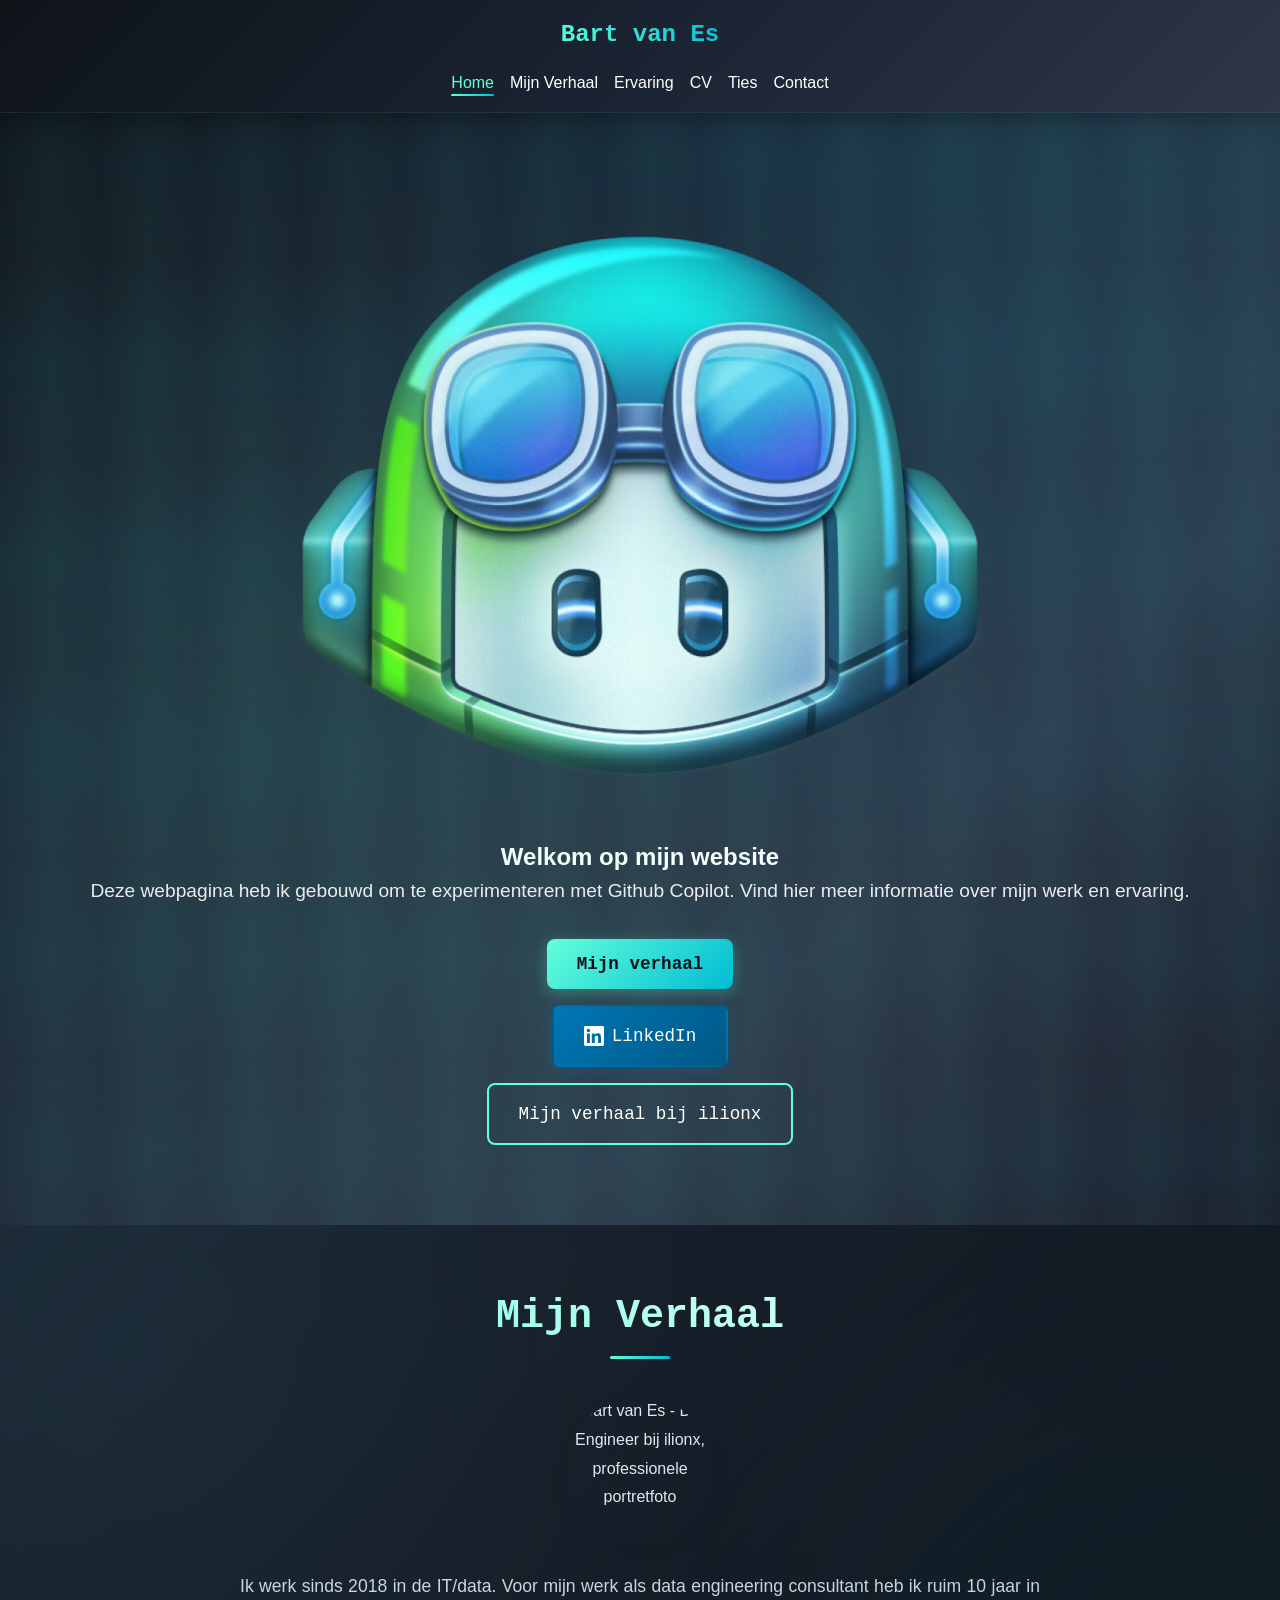
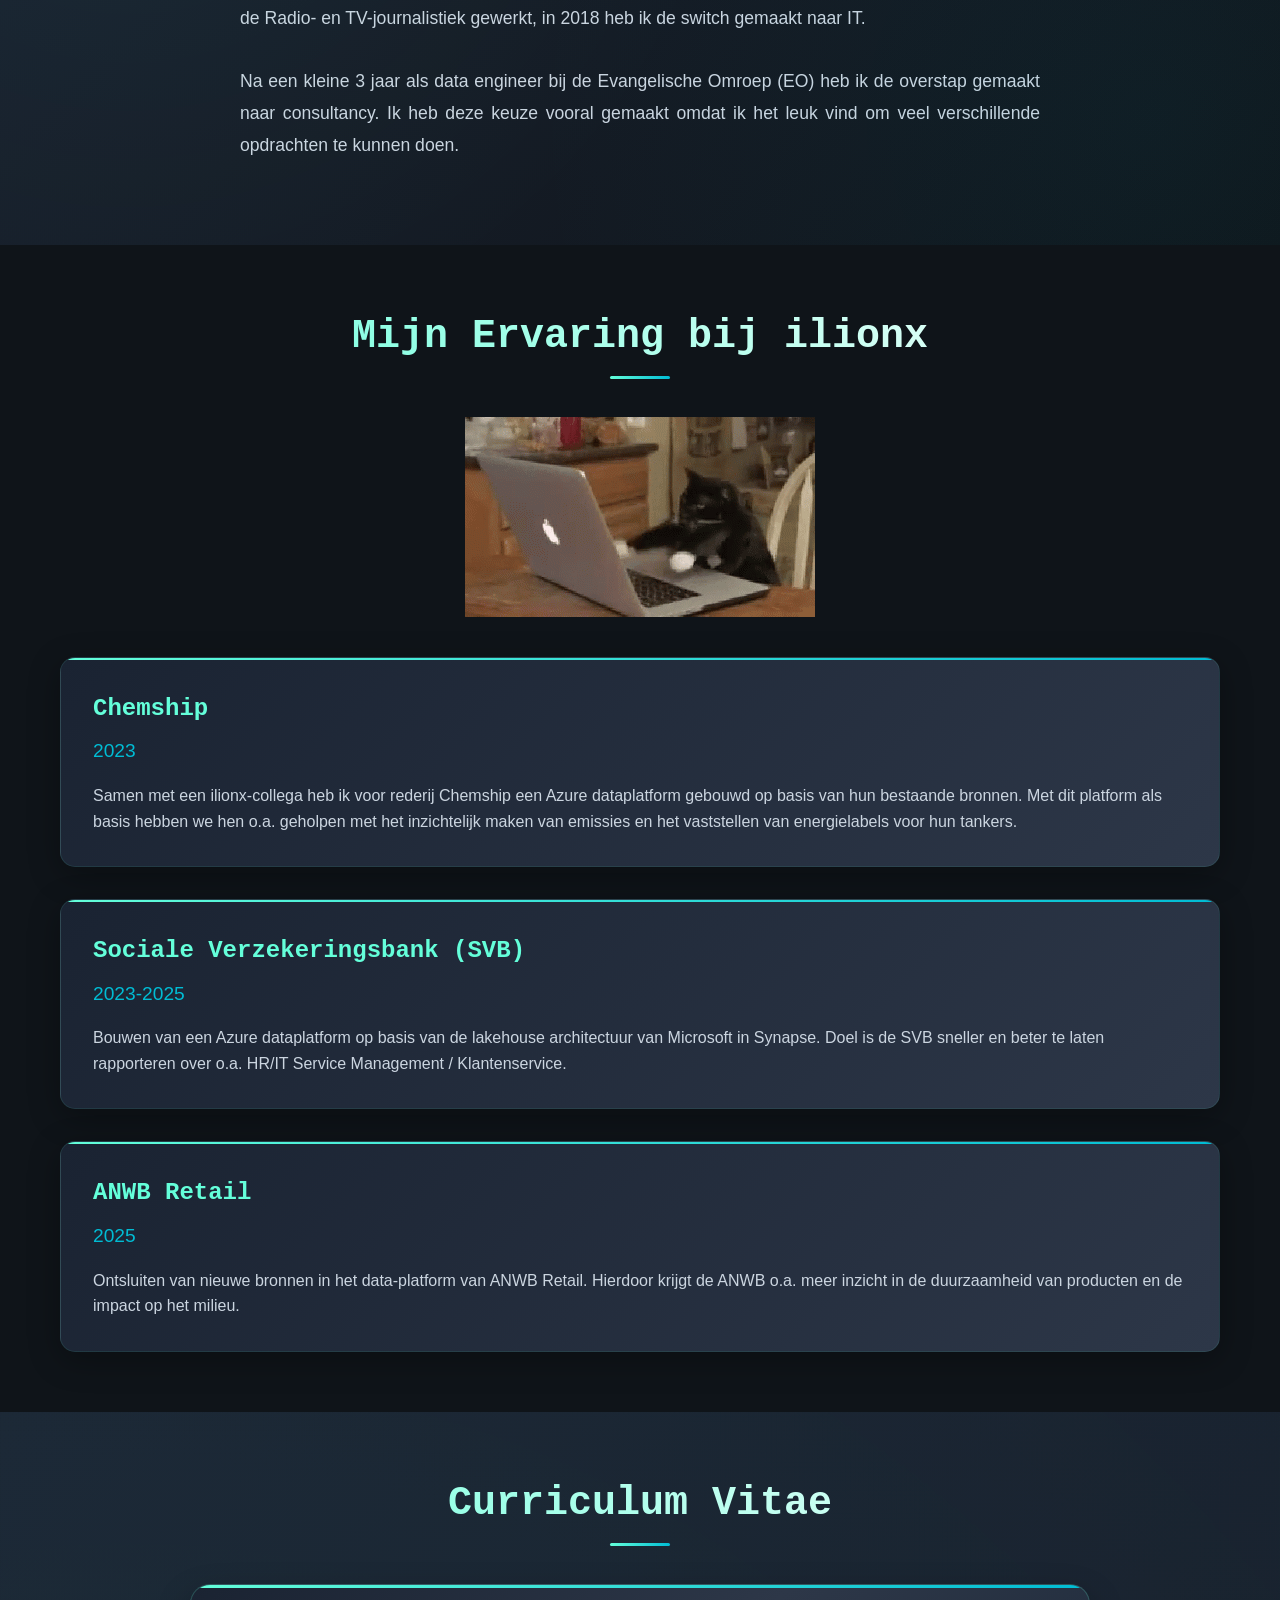
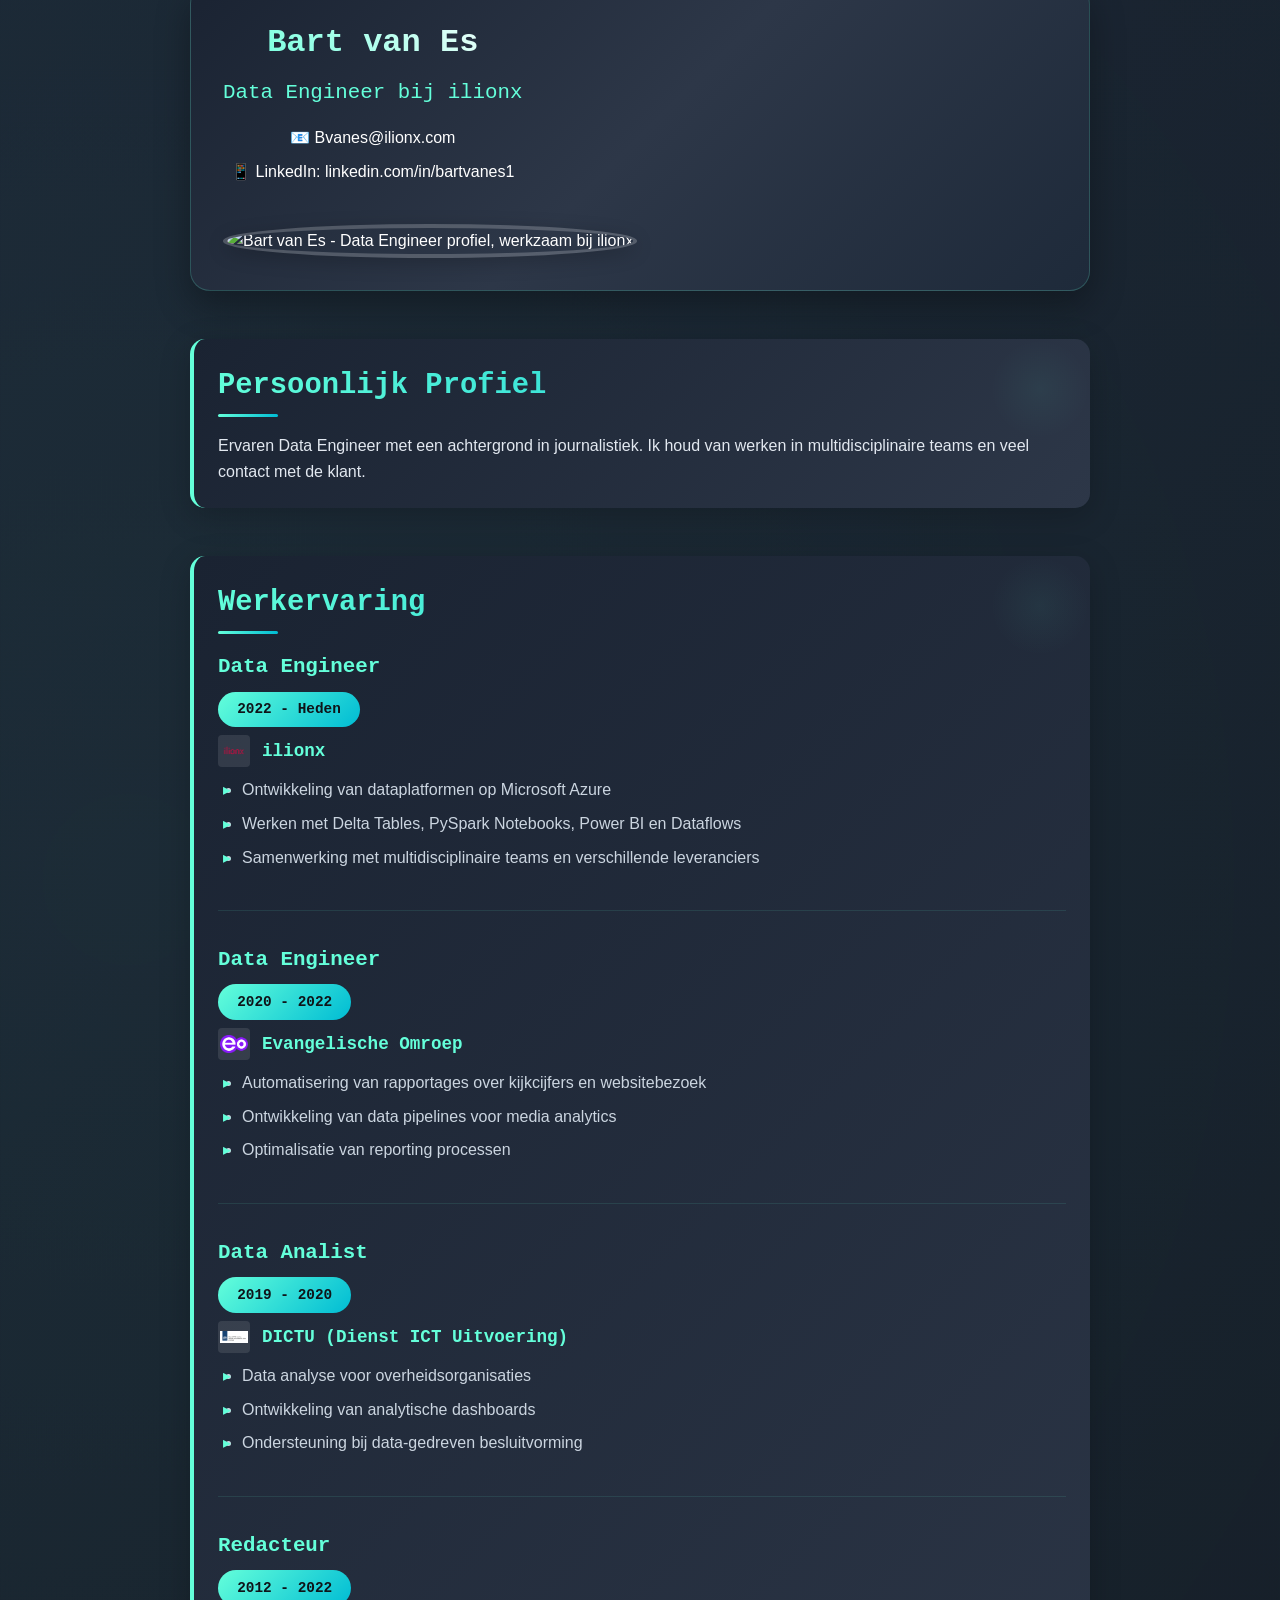
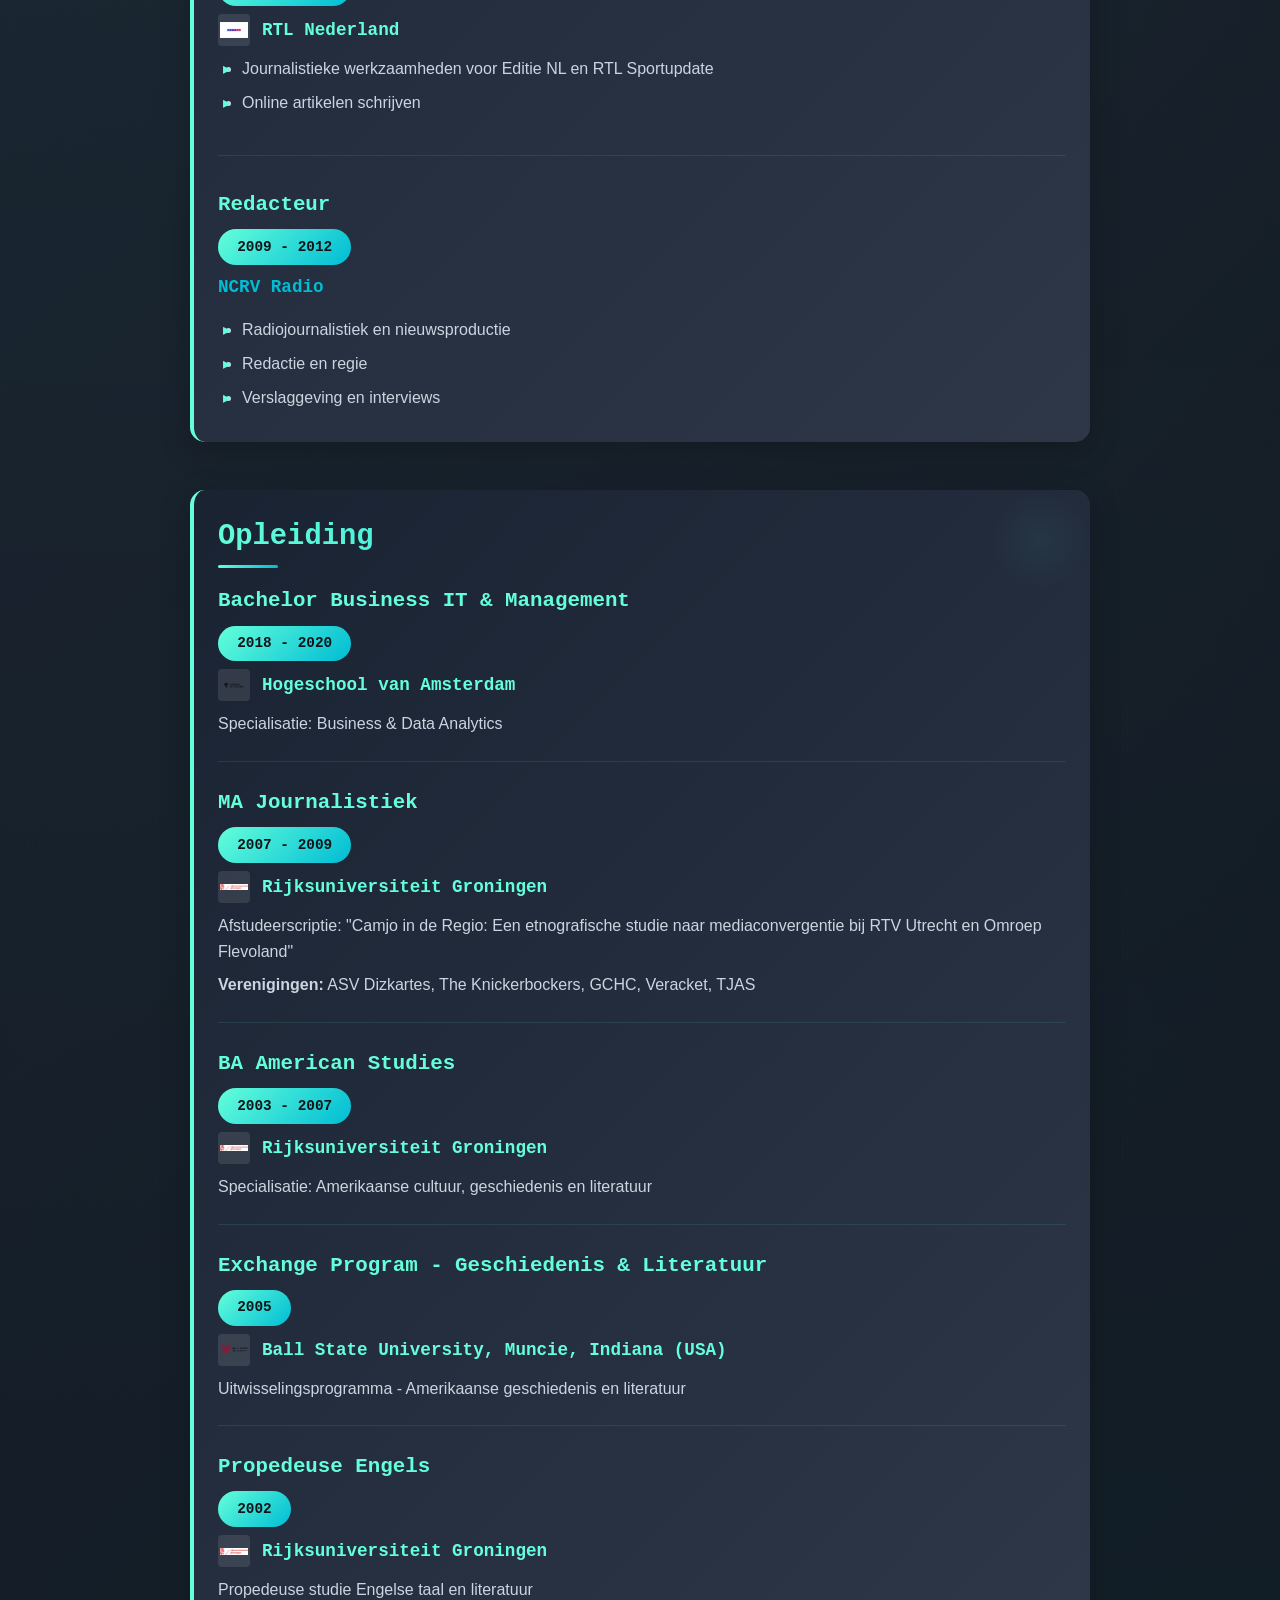
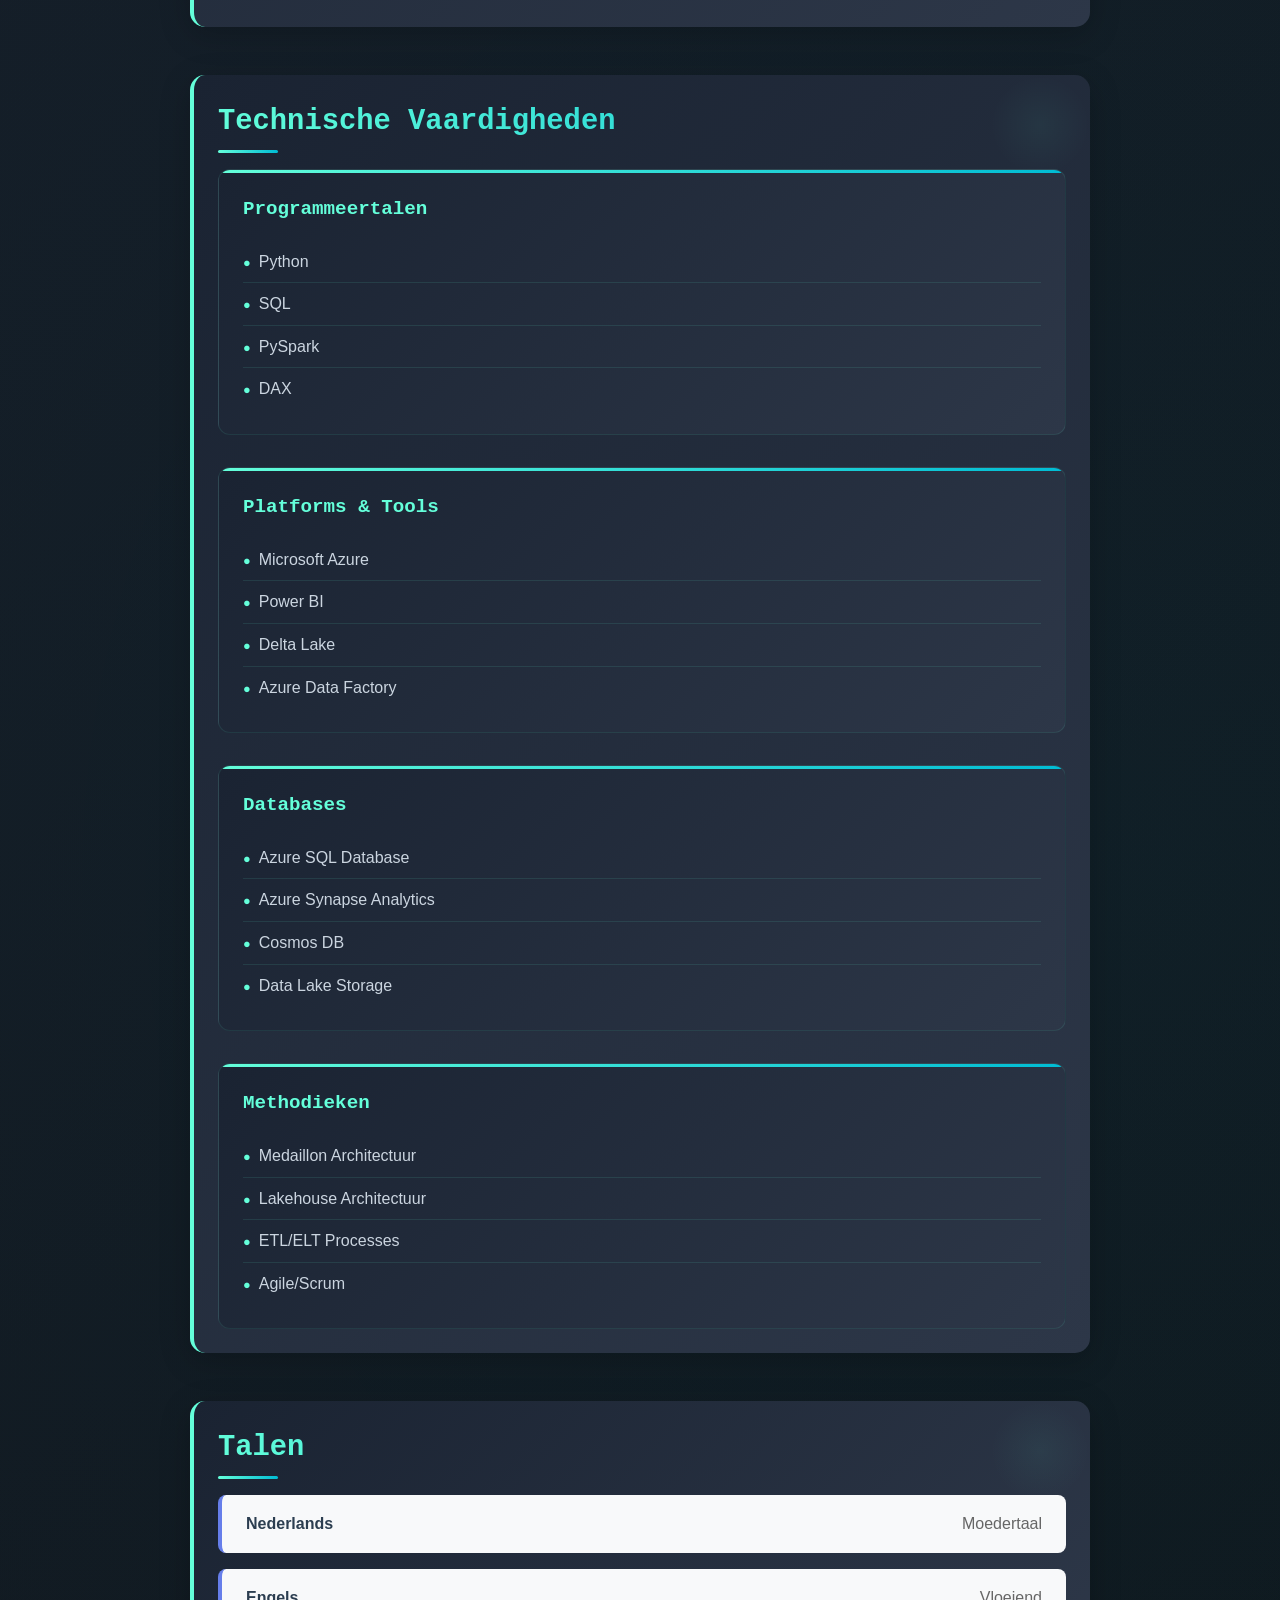
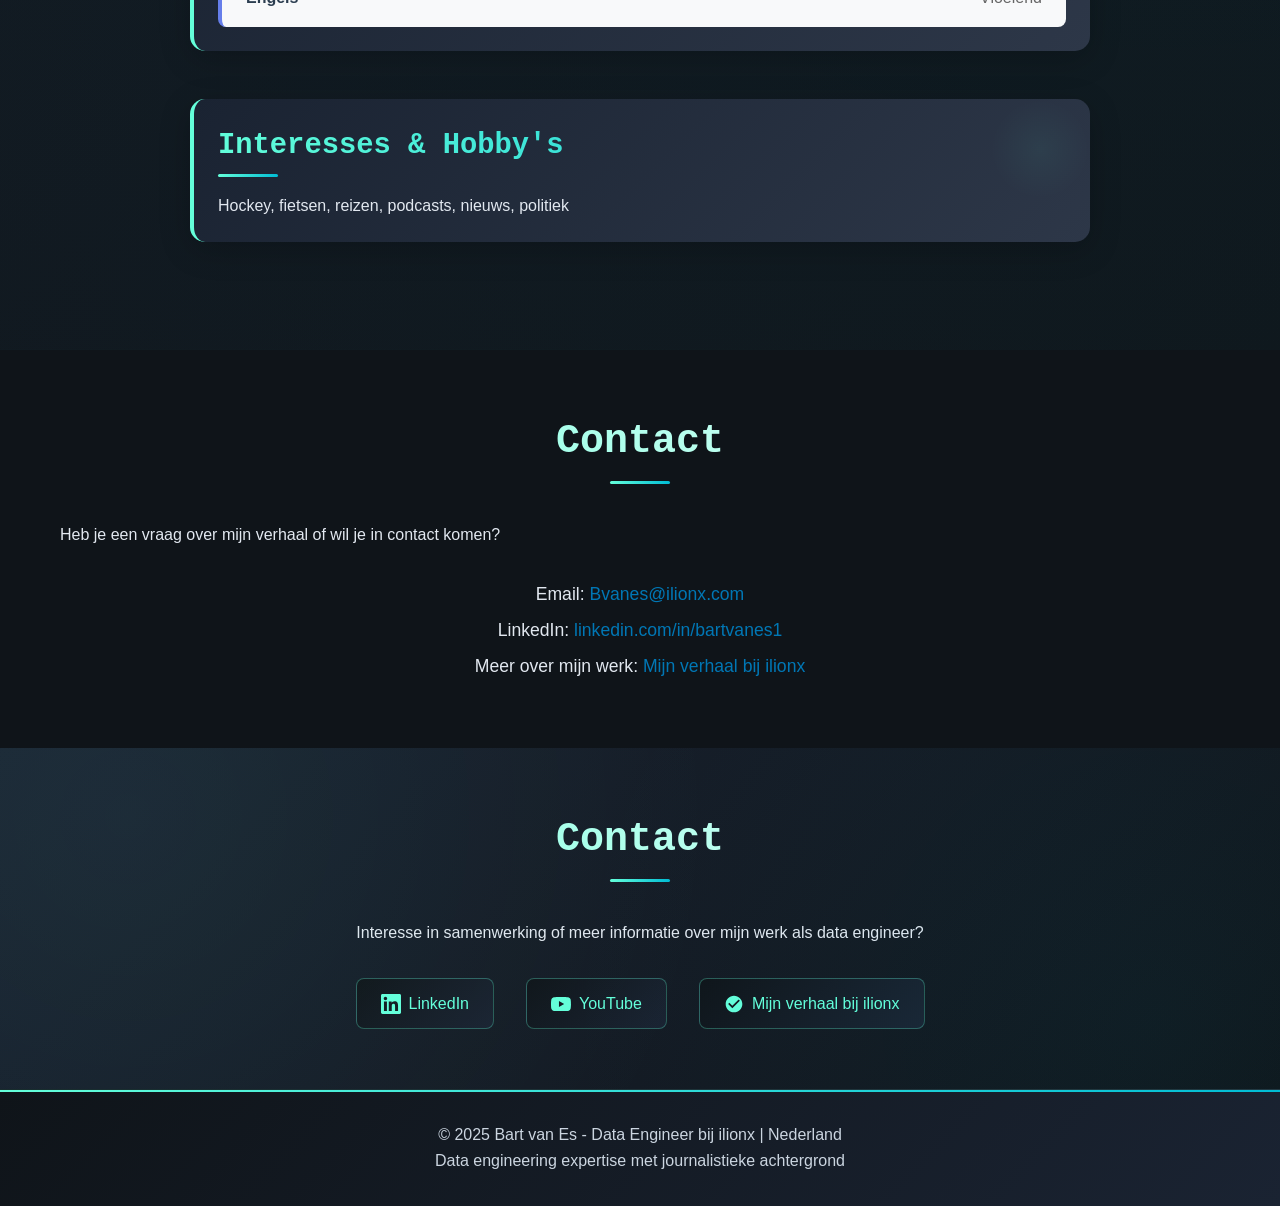
==== index.html @ 9d5a0eff "github copilot" ====
<!DOCTYPE html>
<html lang="nl">
<head>
    <meta charset="UTF-8">
    <meta name="viewport" content="width=device-width, initial-scale=1.0">
    <title>Bart van Es - Data Engineer bij ilionx | Data Analist Nederland</title>
    <meta name="description" content="Data engineer/analist met journalistieke achtergrond. Bart van Es werkt bij ilionx en combineert onderzoeksvaardigheden uit de journalistiek met data engineering expertise.">
    <meta name="keywords" content="data engineer, data analist, ilionx, journalistiek, nederland, bart van es, data engineering, analytics, business intelligence">
    <meta name="author" content="Bart van Es">
    <meta name="robots" content="index, follow">
    
    <!-- Open Graph / Facebook -->
    <meta property="og:type" content="website">
    <meta property="og:url" content="https://bartvanes.nl/">
    <meta property="og:title" content="Bart van Es - Data Engineer bij ilionx">
    <meta property="og:description" content="Data engineer/analist met journalistieke achtergrond. Expertise in data engineering en analytics.">
    <meta property="og:image" content="https://bartvanes.nl/logos/social-preview.jpg">
    
    <!-- Twitter -->
    <meta property="twitter:card" content="summary_large_image">
    <meta property="twitter:url" content="https://bartvanes.nl/">
    <meta property="twitter:title" content="Bart van Es - Data Engineer bij ilionx">
    <meta property="twitter:description" content="Data engineer/analist met journalistieke achtergrond. Expertise in data engineering en analytics.">
    <meta property="twitter:image" content="https://bartvanes.nl/logos/social-preview.jpg">
    
    <!-- Structured Data -->
    <script type="application/ld+json">
    {
      "@context": "https://schema.org",
      "@type": "Person",
      "name": "Bart van Es",
      "jobTitle": "Data Engineer",
      "worksFor": {
        "@type": "Organization",
        "name": "ilionx"
      },
      "alumniOf": [
        {
          "@type": "EducationalOrganization",
          "name": "Rijksuniversiteit Groningen"
        },
        {
          "@type": "EducationalOrganization",
          "name": "Hogeschool van Amsterdam"
        }
      ],
      "url": "https://bartvanes.nl",
      "sameAs": [
        "https://www.linkedin.com/in/bartvanes1",
        "https://www.youtube.com/@journalistbart",
        "https://werkenbij.ilionx.com/ervaringen/bart-van-es/"
      ]
    }
    </script>
    
    <link rel="stylesheet" href="styles.css">
    <link rel="canonical" href="https://bartvanes.nl/">
    <link rel="icon" type="image/x-icon" href="/favicon.ico">
</head>
<body>
    <header>
        <nav>
            <div class="nav-container">
                <h1 class="logo">Bart van Es</h1>
                <ul class="nav-menu">
                    <li><a href="#home">Home</a></li>
                    <li><a href="#about">Mijn Verhaal</a></li>
                    <li><a href="#experience">Ervaring</a></li>
                    <li><a href="#resume">CV</a></li>
                    <li><a href="games.html">Ties</a></li>
                    <li><a href="#contact">Contact</a></li>
                </ul>
            </div>
        </nav>
    </header>

    <main>
        <section id="home" class="hero">
            <div class="hero-content">
                <div style="text-align:center;">
                <img src="logos/GitHub-Copilot-logo-1040x650.png" alt="Github Copilot" style="max-width:100%; height:auto;">
                </div>
                <h1>Welkom op mijn website</h1>
                <p>Deze webpagina heb ik gebouwd om te experimenteren met Github Copilot. Vind hier meer informatie over mijn werk en ervaring.</p>
                <div class="hero-buttons">
                    <button class="cta-button" onclick="scrollToSection('about')">Mijn verhaal</button>
                    <a href="https://www.linkedin.com/in/bartvanes1" target="_blank" class="linkedin-button">
                        <svg width="20" height="20" viewBox="0 0 24 24" fill="currentColor">
                            <path d="M20.447 20.452h-3.554v-5.569c0-1.328-.027-3.037-1.852-3.037-1.853 0-2.136 1.445-2.136 2.939v5.667H9.351V9h3.414v1.561h.046c.477-.9 1.637-1.85 3.37-1.85 3.601 0 4.267 2.37 4.267 5.455v6.286zM5.337 7.433c-1.144 0-2.063-.926-2.063-2.065 0-1.138.92-2.063 2.063-2.063 1.14 0 2.064.925 2.064 2.063 0 1.139-.925 2.065-2.064 2.065zm1.782 13.019H3.555V9h3.564v11.452zM22.225 0H1.771C.792 0 0 .774 0 1.729v20.542C0 23.227.792 24 1.771 24h20.451C23.2 24 24 23.227 24 22.271V1.729C24 .774 23.2 0 22.222 0h.003z"/>
                        </svg>
                        LinkedIn
                    </a>
                    <a href="https://werkenbij.ilionx.com/ervaringen/bart-van-es/" target="_blank" class="ilionx-button">
                        Mijn verhaal bij ilionx
                    </a>
                </div>
            </div>
        </section>

        <section id="about" class="section">
            <div class="container">
                <h2>Mijn Verhaal</h2>
                <div class="story-content">
                    <div class="profile-section">
                        <img src="https://werkenbij.ilionx.com/media/lk1hqaio/bart-van-es.webp?width=200&v=1db40d395db0e80" alt="Bart van Es - Data Engineer bij ilionx, professionele portretfoto" class="profile-photo">
                        <div class="profile-text">
                            <p>Ik werk sinds 2018 in de IT/data. Voor mijn werk als data engineering consultant heb ik ruim 10 jaar in de Radio- en TV-journalistiek gewerkt, in 2018 heb ik de switch gemaakt naar IT.</p>
                        </div>
                    </div>
                    <p>Na een kleine 3 jaar als data engineer bij de Evangelische Omroep (EO) heb ik de overstap gemaakt naar consultancy. Ik heb deze keuze vooral gemaakt omdat ik het leuk vind om veel verschillende opdrachten te kunnen doen.</p>
                </div>
            </div>
        </section>

        <section id="experience" class="section">
            <div class="container">
                <h2>Mijn Ervaring bij ilionx</h2>
                        <div style="text-align:center;">
        <img src="gifs/cat-pc.gif" alt="work work work" style="max-width:100%; height:auto;">
        </div>
                <div class="experience-grid">
                    <div class="experience-card">
                        <h3>Chemship</h3>
                        <h4>2023</h4>
                        <p>Samen met een ilionx-collega heb ik voor rederij Chemship een Azure dataplatform gebouwd op basis van hun bestaande bronnen. Met dit platform als basis hebben we hen o.a. geholpen met het inzichtelijk maken van emissies en het vaststellen van energielabels voor hun tankers.</p>
                    </div>
                    
                    <div class="experience-card">
                        <h3>Sociale Verzekeringsbank (SVB)</h3>
                        <h4>2023-2025</h4>
                        <p>Bouwen van een Azure dataplatform op basis van de lakehouse architectuur van Microsoft in Synapse. Doel is de SVB sneller en beter te laten rapporteren over o.a. HR/IT Service Management / Klantenservice.</p>
                    </div>
                    
                    <div class="experience-card">
                        <h3>ANWB Retail</h3>
                        <h4>2025</h4>
                        <p>Ontsluiten van nieuwe bronnen in het data-platform van ANWB Retail. Hierdoor krijgt de ANWB o.a. meer inzicht in de duurzaamheid van producten en de impact op het milieu.</p>
                    </div>
                </div>
            </div>
        </section>

        <section id="resume" class="section resume-section">
            <div class="container">
                <h2>Curriculum Vitae</h2>
                
                <div class="resume-content">
                    <div class="resume-header">
                        <div class="personal-info">
                            <h3>Bart van Es</h3>
                            <p class="title">Data Engineer bij ilionx</p>
                            <div class="contact-details">
                                <p>📧 Bvanes@ilionx.com</p>
                                <p>📱 LinkedIn: <a href="https://www.linkedin.com/in/bartvanes1" target="_blank">linkedin.com/in/bartvanes1</a></p>
                            </div>
                        </div>
                        <div class="resume-photo">
                            <img src="https://werkenbij.ilionx.com/media/lk1hqaio/bart-van-es.webp?width=200&v=1db40d395db0e80" alt="Bart van Es - Data Engineer profiel, werkzaam bij ilionx" class="profile-image">
                        </div>
                    </div>

                    <div class="resume-section-block">
                        <h3>Persoonlijk Profiel</h3>
                        <p>Ervaren Data Engineer met een achtergrond in journalistiek. Ik houd van werken in multidisciplinaire teams en veel contact met de klant.</p>
                    </div>

                    <div class="resume-section-block">
                        <h3>Werkervaring</h3>
                        <div class="experience-item">
                            <div class="experience-header">
                                <h4>Data Engineer</h4>
                                <span class="period">2022 - Heden</span>
                            </div>
                            <div class="company-with-logo">
                                <img src="logos/Ilionx_logo_rood_no-payoff_rgb-3.png" alt="ilionx logo" class="company-logo">
                                <p class="company">ilionx</p>
                            </div>
                            <ul>
                                <li>Ontwikkeling van dataplatformen op Microsoft Azure</li>
                                <li>Werken met Delta Tables, PySpark Notebooks, Power BI en Dataflows</li>
                                <li>Samenwerking met multidisciplinaire teams en verschillende leveranciers</li>
                            </ul>
                        </div>

                        <div class="experience-item">
                            <div class="experience-header">
                                <h4>Data Engineer</h4>
                                <span class="period">2020 - 2022</span>
                            </div>
                            <div class="company-with-logo">
                                <img src="logos/EO_logo_2025.svg.png" alt="EO logo" class="company-logo">
                                <p class="company">Evangelische Omroep</p>
                            </div>
                            <ul>
                                <li>Automatisering van rapportages over kijkcijfers en websitebezoek</li>
                                <li>Ontwikkeling van data pipelines voor media analytics</li>
                                <li>Optimalisatie van reporting processen</li>
                            </ul>
                        </div>

                        <div class="experience-item">
                            <div class="experience-header">
                                <h4>Data Analist</h4>
                                <span class="period">2019 - 2020</span>
                            </div>
                            <div class="company-with-logo">
                                <img src="logos/DICTU logo english _0.png" alt="DICTU logo" class="company-logo">
                                <p class="company">DICTU (Dienst ICT Uitvoering)</p>
                            </div>
                            <ul>
                                <li>Data analyse voor overheidsorganisaties</li>
                                <li>Ontwikkeling van analytische dashboards</li>
                                <li>Ondersteuning bij data-gedreven besluitvorming</li>
                            </ul>
                        </div>

                        <div class="experience-item">
                            <div class="experience-header">
                                <h4>Redacteur</h4>
                                <span class="period">2012 - 2022</span>
                            </div>
                            <div class="company-with-logo">
                                <img src="logos/RTL.png" alt="RTL logo" class="company-logo">
                                <p class="company">RTL Nederland</p>
                            </div>
                            <ul>
                                <li>Journalistieke werkzaamheden voor Editie NL en RTL Sportupdate</li>
                                <li>Online artikelen schrijven</li>
                            </ul>
                        </div>

                        <div class="experience-item">
                            <div class="experience-header">
                                <h4>Redacteur</h4>
                                <span class="period">2009 - 2012</span>
                            </div>
                            <p class="company">NCRV Radio</p>
                            <ul>
                                <li>Radiojournalistiek en nieuwsproductie</li>
                                <li>Redactie en regie</li>
                                <li>Verslaggeving en interviews</li>
                            </ul>
                        </div>
                    </div>

                    <div class="resume-section-block">
                        <h3>Opleiding</h3>
                        <div class="education-item">
                            <div class="experience-header">
                                <h4>Bachelor Business IT & Management</h4>
                                <span class="period">2018 - 2020</span>
                            </div>
                            <div class="company-with-logo">
                                <img src="logos/HvA.png" alt="HvA logo" class="education-logo">
                                <p class="company">Hogeschool van Amsterdam</p>
                            </div>
                            <p>Specialisatie: Business & Data Analytics</p>
                        </div>
                        
                        <div class="education-item">
                            <div class="experience-header">
                                <h4>MA Journalistiek</h4>
                                <span class="period">2007 - 2009</span>
                            </div>
                            <div class="company-with-logo">
                                <img src="logos/RuG.png" alt="RUG logo" class="education-logo">
                                <p class="company">Rijksuniversiteit Groningen</p>
                            </div>
                            <p>Afstudeerscriptie: "Camjo in de Regio: Een etnografische studie naar mediaconvergentie bij RTV Utrecht en Omroep Flevoland"</p>
                            <p><strong>Verenigingen:</strong> ASV Dizkartes, The Knickerbockers, GCHC, Veracket, TJAS</p>
                        </div>
                        
                        <div class="education-item">
                            <div class="experience-header">
                                <h4>BA American Studies</h4>
                                <span class="period">2003 - 2007</span>
                            </div>
                            <div class="company-with-logo">
                                <img src="logos/RuG.png" alt="RUG logo" class="education-logo">
                                <p class="company">Rijksuniversiteit Groningen</p>
                            </div>
                            <p>Specialisatie: Amerikaanse cultuur, geschiedenis en literatuur</p>
                        </div>
                        
                        <div class="education-item">
                            <div class="experience-header">
                                <h4>Exchange Program - Geschiedenis & Literatuur</h4>
                                <span class="period">2005</span>
                            </div>
                            <div class="company-with-logo">
                                <img src="logos/Ball_State_University_logo.svg.png" alt="Ball State logo" class="education-logo">
                                <p class="company">Ball State University, Muncie, Indiana (USA)</p>
                            </div>
                            <p>Uitwisselingsprogramma - Amerikaanse geschiedenis en literatuur</p>
                        </div>
                        
                        <div class="education-item">
                            <div class="experience-header">
                                <h4>Propedeuse Engels</h4>
                                <span class="period">2002</span>
                            </div>
                            <div class="company-with-logo">
                                <img src="logos/RuG.png" alt="RUG logo" class="education-logo">
                                <p class="company">Rijksuniversiteit Groningen</p>
                            </div>
                            <p>Propedeuse studie Engelse taal en literatuur</p>
                        </div>
                    </div>

                    <div class="resume-section-block">
                        <h3>Technische Vaardigheden</h3>
                        <div class="skills-grid">
                            <div class="skill-category">
                                <h4>Programmeertalen</h4>
                                <ul>
                                    <li>Python</li>
                                    <li>SQL</li>
                                    <li>PySpark</li>
                                    <li>DAX</li>
                                </ul>
                            </div>
                            <div class="skill-category">
                                <h4>Platforms & Tools</h4>
                                <ul>
                                    <li>Microsoft Azure</li>
                                    <li>Power BI</li>
                                    <li>Delta Lake</li>
                                    <li>Azure Data Factory</li>
                                </ul>
                            </div>
                            <div class="skill-category">
                                <h4>Databases</h4>
                                <ul>
                                    <li>Azure SQL Database</li>
                                    <li>Azure Synapse Analytics</li>
                                    <li>Cosmos DB</li>
                                    <li>Data Lake Storage</li>
                                </ul>
                            </div>
                            <div class="skill-category">
                                <h4>Methodieken</h4>
                                <ul>
                                    <li>Medaillon Architectuur</li>
                                    <li>Lakehouse Architectuur</li>
                                    <li>ETL/ELT Processes</li>
                                    <li>Agile/Scrum</li>
                                </ul>
                            </div>
                        </div>
                    </div>

                    <div class="resume-section-block">
                        <h3>Talen</h3>
                        <div class="languages">
                            <div class="language-item">
                                <span class="language">Nederlands</span>
                                <span class="level">Moedertaal</span>
                            </div>
                            <div class="language-item">
                                <span class="language">Engels</span>
                                <span class="level">Vloeiend</span>
                            </div>
                        </div>
                    </div>

                    <div class="resume-section-block">
                        <h3>Interesses & Hobby's</h3>
                        <p>Hockey, fietsen, reizen, podcasts, nieuws, politiek</p>
                    </div>
                </div>
            </div>
        </section>

        <section id="contact" class="section">
            <div class="container">
                <h2>Contact</h2>
                <p>Heb je een vraag over mijn verhaal of wil je in contact komen?</p>
                <div class="contact-info">
                    <p>Email: <a href="mailto:Bvanes@ilionx.com">Bvanes@ilionx.com</a></p>
                    <p>LinkedIn: <a href="https://www.linkedin.com/in/bartvanes1" target="_blank">linkedin.com/in/bartvanes1</a></p>
                    <p>Meer over mijn werk: <a href="https://werkenbij.ilionx.com/ervaringen/bart-van-es/" target="_blank">Mijn verhaal bij ilionx</a></p>
                </div>
            </div>
        </section>

        <section id="contact" class="section">
            <div class="container">
                <h2>Contact</h2>
                <div class="contact-content">
                    <p>Interesse in samenwerking of meer informatie over mijn werk als data engineer?</p>
                    <div class="contact-links">
                        <a href="https://www.linkedin.com/in/bartvanes1" target="_blank" rel="noopener noreferrer" class="contact-link">
                            <svg width="20" height="20" viewBox="0 0 24 24" fill="currentColor">
                                <path d="M20.447 20.452h-3.554v-5.569c0-1.328-.027-3.037-1.852-3.037-1.853 0-2.136 1.445-2.136 2.939v5.667H9.351V9h3.414v1.561h.046c.477-.9 1.637-1.85 3.37-1.85 3.601 0 4.267 2.37 4.267 5.455v6.286zM5.337 7.433c-1.144 0-2.063-.926-2.063-2.065 0-1.138.92-2.063 2.063-2.063 1.14 0 2.064.925 2.064 2.063 0 1.139-.925 2.065-2.064 2.065zm1.782 13.019H3.555V9h3.564v11.452zM22.225 0H1.771C.792 0 0 .774 0 1.729v20.542C0 23.227.792 24 1.771 24h20.451C23.2 24 24 23.227 24 22.271V1.729C24 .774 23.2 0 22.222 0h.003z"/>
                            </svg>
                            LinkedIn
                        </a>
                        <a href="https://www.youtube.com/@journalistbart" target="_blank" rel="noopener noreferrer" class="contact-link">
                            <svg width="20" height="20" viewBox="0 0 24 24" fill="currentColor">
                                <path d="M23.498 6.186a3.016 3.016 0 0 0-2.122-2.136C19.505 3.545 12 3.545 12 3.545s-7.505 0-9.377.505A3.017 3.017 0 0 0 .502 6.186C0 8.07 0 12 0 12s0 3.93.502 5.814a3.016 3.016 0 0 0 2.122 2.136c1.871.505 9.376.505 9.376.505s7.505 0 9.377-.505a3.015 3.015 0 0 0 2.122-2.136C24 15.93 24 12 24 12s0-3.93-.502-5.814zM9.545 15.568V8.432L15.818 12l-6.273 3.568z"/>
                            </svg>
                            YouTube
                        </a>
                        <a href="https://werkenbij.ilionx.com/ervaringen/bart-van-es/" target="_blank" rel="noopener noreferrer" class="contact-link">
                            <svg width="20" height="20" viewBox="0 0 24 24" fill="currentColor">
                                <path d="M12 2C6.48 2 2 6.48 2 12s4.48 10 10 10 10-4.48 10-10S17.52 2 12 2zm-2 15l-5-5 1.41-1.41L10 14.17l7.59-7.59L19 8l-9 9z"/>
                            </svg>
                            Mijn verhaal bij ilionx
                        </a>
                    </div>
                </div>
            </div>
        </section>
    </main>

    <footer>
        <div class="container">
            <p>&copy; 2025 Bart van Es - Data Engineer bij ilionx | Nederland</p>
            <p>Data engineering expertise met journalistieke achtergrond</p>
        </div>
    </footer>

    <script src="script.js"></script>
</body>
</html>
---- styles.css ----
/* Reset and base styles */
* {
    margin: 0;
    padding: 0;
    box-sizing: border-box;
}

body {
    font-family: 'Inter', 'SF Pro Display', -apple-system, BlinkMacSystemFont, sans-serif;
    line-height: 1.6;
    color: #e2e8f0;
    scroll-behavior: smooth;
    background-color: #0f1419;
}

.container {
    max-width: 1200px;
    margin: 0 auto;
    padding: 0 20px;
}

/* Header and Navigation */
header {
    background: linear-gradient(135deg, #0f1419 0%, #1a2332 50%, #2d3748 100%);
    color: white;
    padding: 1rem 0;
    position: fixed;
    width: 100%;
    top: 0;
    z-index: 1000;
    box-shadow: 0 4px 20px rgba(0,0,0,0.3);
    backdrop-filter: blur(10px);
    border-bottom: 1px solid rgba(100, 255, 218, 0.1);
}

.nav-container {
    max-width: 1200px;
    margin: 0 auto;
    padding: 0 20px;
    display: flex;
    justify-content: space-between;
    align-items: center;
}

.logo {
    font-size: 1.5rem;
    font-weight: bold;
    background: linear-gradient(45deg, #64ffda, #00bcd4);
    -webkit-background-clip: text;
    -webkit-text-fill-color: transparent;
    background-clip: text;
    font-family: 'Monaco', 'Menlo', monospace;
}

.nav-menu {
    display: flex;
    list-style: none;
    gap: 2rem;
}

.nav-menu a {
    color: white;
    text-decoration: none;
    transition: color 0.3s ease;
    position: relative;
}

.nav-menu a:hover, .nav-menu a.active {
    color: #64ffda;
}

.nav-menu a.active::after {
    content: '';
    position: absolute;
    bottom: -5px;
    left: 0;
    width: 100%;
    height: 2px;
    background: linear-gradient(90deg, #64ffda, #00bcd4);
    border-radius: 1px;
}

/* Hero Section */
.hero {
    background: linear-gradient(135deg, #0f1419 0%, #1a2332 30%, #2d3748 70%, #1a202c 100%);
    color: white;
    text-align: center;
    padding: 150px 0 100px;
    margin-top: 60px;
    position: relative;
    overflow: hidden;
}

.hero::before {
    content: '';
    position: absolute;
    top: 0;
    left: 0;
    right: 0;
    bottom: 0;
    background: 
        radial-gradient(circle at 20% 50%, rgba(100, 255, 218, 0.1) 0%, transparent 50%),
        radial-gradient(circle at 80% 20%, rgba(0, 188, 212, 0.1) 0%, transparent 50%),
        radial-gradient(circle at 40% 80%, rgba(100, 255, 218, 0.05) 0%, transparent 50%);
    animation: dataFlow 20s ease-in-out infinite;
}

@keyframes dataFlow {
    0%, 100% { opacity: 0.3; transform: translateX(0); }
    50% { opacity: 0.6; transform: translateX(10px); }
}

.hero::after {
    content: '';
    position: absolute;
    top: 0;
    left: 0;
    right: 0;
    bottom: 0;
    background-image: 
        linear-gradient(90deg, transparent 0%, rgba(100, 255, 218, 0.03) 50%, transparent 100%),
        linear-gradient(0deg, transparent 0%, rgba(0, 188, 212, 0.03) 50%, transparent 100%);
    background-size: 100px 100px, 200px 200px;
    animation: gridMove 15s linear infinite;
}

@keyframes gridMove {
    0% { transform: translate(0, 0); }
    100% { transform: translate(50px, 50px); }
}

.hero-content h2 {
    font-size: 3rem;
    margin-bottom: 1rem;
    animation: fadeInUp 1s ease-out;
    font-family: 'SF Mono', 'Monaco', 'Inconsolata', monospace;
    background: linear-gradient(45deg, #64ffda, #ffffff, #00bcd4);
    -webkit-background-clip: text;
    -webkit-text-fill-color: transparent;
    background-clip: text;
    position: relative;
    z-index: 2;
}

.hero-content p {
    font-size: 1.2rem;
    margin-bottom: 2rem;
    animation: fadeInUp 1s ease-out 0.2s both;
    color: rgba(255, 255, 255, 0.9);
    position: relative;
    z-index: 2;
}

.hero-buttons {
    display: flex;
    gap: 1rem;
    justify-content: center;
    align-items: center;
    flex-wrap: wrap;
    animation: fadeInUp 1s ease-out 0.4s both;
    position: relative;
    z-index: 2;
}

.cta-button {
    background: linear-gradient(135deg, #64ffda, #00bcd4);
    color: #0f1419;
    padding: 15px 30px;
    border: none;
    border-radius: 8px;
    font-size: 1.1rem;
    font-weight: bold;
    cursor: pointer;
    transition: all 0.3s ease;
    text-decoration: none;
    display: inline-block;
    font-family: 'SF Mono', 'Monaco', monospace;
    box-shadow: 0 4px 15px rgba(100, 255, 218, 0.3);
}

.cta-button:hover {
    background: linear-gradient(135deg, #4fd1c7, #00acc1);
    transform: translateY(-3px);
    box-shadow: 0 8px 25px rgba(100, 255, 218, 0.4);
}

.linkedin-button {
    background: linear-gradient(135deg, #0077b5, #005885);
    color: white;
    padding: 15px 30px;
    border: 2px solid transparent;
    border-radius: 8px;
    font-size: 1.1rem;
    cursor: pointer;
    transition: all 0.3s ease;
    text-decoration: none;
    display: inline-flex;
    align-items: center;
    gap: 8px;
    font-family: 'SF Mono', 'Monaco', monospace;
    box-shadow: 0 4px 15px rgba(0, 119, 181, 0.3);
}

.linkedin-button:hover {
    background: linear-gradient(135deg, #0099cc, #007bb5);
    transform: translateY(-3px);
    box-shadow: 0 8px 25px rgba(0, 119, 181, 0.4);
    border-color: rgba(100, 255, 218, 0.3);
}

.linkedin-button svg {
    width: 20px;
    height: 20px;
}

.ilionx-button {
    background: transparent;
    color: white;
    padding: 15px 30px;
    border: 2px solid #64ffda;
    border-radius: 8px;
    font-size: 1.1rem;
    cursor: pointer;
    transition: all 0.3s ease;
    text-decoration: none;
    display: inline-flex;
    align-items: center;
    gap: 8px;
    font-family: 'SF Mono', 'Monaco', monospace;
    position: relative;
    overflow: hidden;
}

.ilionx-button::before {
    content: '';
    position: absolute;
    top: 0;
    left: -100%;
    width: 100%;
    height: 100%;
    background: linear-gradient(90deg, transparent, rgba(100, 255, 218, 0.2), transparent);
    transition: left 0.5s;
}

.ilionx-button:hover::before {
    left: 100%;
}

.ilionx-button:hover {
    background: rgba(100, 255, 218, 0.1);
    transform: translateY(-3px);
    box-shadow: 0 8px 25px rgba(100, 255, 218, 0.3);
}

/* Sections */
.section {
    padding: 80px 0;
    background-color: #0f1419;
}

.section:nth-child(even) {
    background: linear-gradient(135deg, #1a2332 0%, #0f1419 100%);
    position: relative;
}

.section:nth-child(even)::before {
    content: '';
    position: absolute;
    top: 0;
    left: 0;
    right: 0;
    bottom: 0;
    background: 
        radial-gradient(circle at 10% 20%, rgba(100, 255, 218, 0.05) 0%, transparent 50%),
        radial-gradient(circle at 90% 80%, rgba(0, 188, 212, 0.05) 0%, transparent 50%);
    pointer-events: none;
}

.section h2 {
    text-align: center;
    margin-bottom: 3rem;
    font-size: 2.5rem;
    background: linear-gradient(45deg, #64ffda, #ffffff);
    -webkit-background-clip: text;
    -webkit-text-fill-color: transparent;
    background-clip: text;
    font-family: 'SF Mono', 'Monaco', monospace;
    position: relative;
}

.section h2::after {
    content: '';
    position: absolute;
    bottom: -10px;
    left: 50%;
    transform: translateX(-50%);
    width: 60px;
    height: 3px;
    background: linear-gradient(90deg, #64ffda, #00bcd4);
    border-radius: 2px;
}

/* Story Content */
.story-content {
    max-width: 800px;
    margin: 0 auto;
    line-height: 1.8;
}

.story-content p {
    margin-bottom: 1.5rem;
    font-size: 1.1rem;
    text-align: justify;
    color: #cbd5e0;
}

.profile-section {
    display: flex;
    align-items: flex-start;
    gap: 2rem;
    margin-bottom: 2rem;
}

.profile-photo {
    width: 200px;
    height: 200px;
    border-radius: 50%;
    object-fit: cover;
    box-shadow: 0 4px 15px rgba(0,0,0,0.1);
    flex-shrink: 0;
}

.profile-text {
    flex: 1;
}

.profile-text p {
    margin-bottom: 0;
}

/* Experience Grid */
.experience-grid {
    display: grid;
    grid-template-columns: repeat(auto-fit, minmax(350px, 1fr));
    gap: 2rem;
    margin-top: 2rem;
}

.experience-card {
    background: linear-gradient(135deg, #1a2332 0%, #2d3748 100%);
    padding: 2rem;
    border-radius: 15px;
    box-shadow: 0 8px 32px rgba(0,0,0,0.3);
    transition: all 0.3s ease;
    border: 1px solid rgba(100, 255, 218, 0.1);
    position: relative;
    overflow: hidden;
}

.experience-card::before {
    content: '';
    position: absolute;
    top: 0;
    left: 0;
    width: 100%;
    height: 2px;
    background: linear-gradient(90deg, #64ffda, #00bcd4);
}

.experience-card:hover {
    transform: translateY(-8px);
    box-shadow: 0 20px 40px rgba(100, 255, 218, 0.1);
    border-color: rgba(100, 255, 218, 0.3);
}

.experience-card h3 {
    color: #64ffda;
    margin-bottom: 0.5rem;
    font-size: 1.5rem;
    font-family: 'SF Mono', 'Monaco', monospace;
}

.experience-card h4 {
    color: #00bcd4;
    margin-bottom: 1rem;
    font-size: 1.2rem;
    font-weight: normal;
}

.experience-card p {
    line-height: 1.6;
    color: #cbd5e0;
}

/* Services Grid */
.services-grid {
    display: grid;
    grid-template-columns: repeat(auto-fit, minmax(300px, 1fr));
    gap: 2rem;
    margin-top: 2rem;
}

.service-card {
    background: white;
    padding: 2rem;
    border-radius: 10px;
    box-shadow: 0 5px 15px rgba(0,0,0,0.1);
    text-align: center;
    transition: transform 0.3s ease, box-shadow 0.3s ease;
}

.service-card:hover {
    transform: translateY(-5px);
    box-shadow: 0 10px 25px rgba(0,0,0,0.15);
}

.service-card h3 {
    color: #2c3e50;
    margin-bottom: 1rem;
    font-size: 1.5rem;
}

/* Contact Section */
.contact-info {
    text-align: center;
    margin-top: 2rem;
}

.contact-info p {
    margin-bottom: 0.5rem;
    font-size: 1.1rem;
}

.contact-info a {
    color: #0077b5;
    text-decoration: none;
    transition: color 0.3s ease;
}

.contact-info a:hover {
    color: #005885;
    text-decoration: underline;
}

/* Resume Section */
.resume-section {
    background: linear-gradient(135deg, #0f1419 0%, #1a2332 100%);
    position: relative;
}

.resume-section::before {
    content: '';
    position: absolute;
    top: 0;
    left: 0;
    right: 0;
    bottom: 0;
    background: 
        radial-gradient(circle at 25% 25%, rgba(100, 255, 218, 0.03) 0%, transparent 50%),
        radial-gradient(circle at 75% 75%, rgba(0, 188, 212, 0.03) 0%, transparent 50%);
    pointer-events: none;
}

.resume-content {
    max-width: 900px;
    margin: 0 auto;
}

.resume-header {
    display: flex;
    justify-content: space-between;
    align-items: flex-start;
    margin-bottom: 3rem;
    padding: 2rem;
    background: linear-gradient(135deg, #1a2332 0%, #2d3748 50%, #1e2a3a 100%);
    border-radius: 20px;
    color: white;
    box-shadow: 0 15px 35px rgba(0,0,0,0.3);
    border: 1px solid rgba(100, 255, 218, 0.2);
    position: relative;
    overflow: hidden;
}

.resume-header::before {
    content: '';
    position: absolute;
    top: 0;
    left: 0;
    width: 100%;
    height: 3px;
    background: linear-gradient(90deg, #64ffda, #00bcd4, #64ffda);
    background-size: 200% 100%;
    animation: shimmer 3s ease-in-out infinite;
}

@keyframes shimmer {
    0%, 100% { background-position: 200% 0; }
    50% { background-position: -200% 0; }
}

.personal-info h3 {
    font-size: 2.5rem;
    margin-bottom: 0.5rem;
    background: linear-gradient(45deg, #64ffda, #ffffff);
    -webkit-background-clip: text;
    -webkit-text-fill-color: transparent;
    background-clip: text;
    font-family: 'SF Mono', 'Monaco', monospace;
}

.personal-info .title {
    font-size: 1.3rem;
    margin-bottom: 1rem;
    color: #64ffda;
    font-family: 'SF Mono', 'Monaco', monospace;
}

.contact-details p {
    margin-bottom: 0.5rem;
    font-size: 1rem;
}

.contact-details a {
    color: white;
    text-decoration: none;
    transition: opacity 0.3s ease;
}

.contact-details a:hover {
    opacity: 0.8;
    text-decoration: underline;
}

.resume-photo {
    flex-shrink: 0;
}

.profile-image {
    width: 150px;
    height: 150px;
    border-radius: 50%;
    object-fit: cover;
    border: 4px solid rgba(255,255,255,0.2);
    box-shadow: 0 5px 20px rgba(0,0,0,0.2);
}

.resume-section-block {
    margin-bottom: 3rem;
    background: linear-gradient(135deg, #1a2332 0%, #2d3748 100%);
    padding: 2rem;
    border-radius: 15px;
    box-shadow: 0 8px 32px rgba(0,0,0,0.2);
    border-left: 4px solid #64ffda;
    position: relative;
    overflow: hidden;
}

.resume-section-block::before {
    content: '';
    position: absolute;
    top: 0;
    right: 0;
    width: 100px;
    height: 100px;
    background: radial-gradient(circle, rgba(100, 255, 218, 0.05) 0%, transparent 70%);
    border-radius: 50%;
}

.resume-section-block h3 {
    font-size: 1.8rem;
    background: linear-gradient(45deg, #64ffda, #00bcd4);
    -webkit-background-clip: text;
    -webkit-text-fill-color: transparent;
    background-clip: text;
    margin-bottom: 1.5rem;
    position: relative;
    font-family: 'SF Mono', 'Monaco', monospace;
}

.resume-section-block h3::after {
    content: '';
    position: absolute;
    bottom: -8px;
    left: 0;
    width: 60px;
    height: 3px;
    background: linear-gradient(90deg, #64ffda, #00bcd4);
    border-radius: 2px;
}

.experience-item {
    margin-bottom: 2rem;
    padding-bottom: 2rem;
    border-bottom: 1px solid rgba(100, 255, 218, 0.1);
    position: relative;
}

.experience-item::before {
    content: '';
    position: absolute;
    left: -2rem;
    top: 0;
    width: 3px;
    height: 100%;
    background: linear-gradient(180deg, #64ffda, #00bcd4);
    border-radius: 2px;
}

.experience-item:last-child {
    border-bottom: none;
    margin-bottom: 0;
    padding-bottom: 0;
}

.experience-header {
    display: flex;
    justify-content: space-between;
    align-items: center;
    margin-bottom: 0.5rem;
    flex-wrap: wrap;
    gap: 1rem;
}

.experience-header h4 {
    font-size: 1.3rem;
    color: #64ffda;
    margin: 0;
    font-family: 'SF Mono', 'Monaco', monospace;
}

.period {
    background: linear-gradient(135deg, #64ffda, #00bcd4);
    color: #0f1419;
    padding: 0.4rem 1.2rem;
    border-radius: 20px;
    font-size: 0.9rem;
    font-weight: bold;
    font-family: 'SF Mono', 'Monaco', monospace;
}

.company {
    font-size: 1.1rem;
    color: #00bcd4;
    font-weight: bold;
    margin-bottom: 1rem;
    font-family: 'SF Mono', 'Monaco', monospace;
}

.experience-item ul {
    margin-left: 1.5rem;
    color: #cbd5e0;
}

.experience-item li {
    margin-bottom: 0.5rem;
    line-height: 1.6;
    position: relative;
}

.experience-item li::before {
    content: '▸';
    color: #64ffda;
    position: absolute;
    left: -1.2rem;
}

.education-item {
    border-bottom: 1px solid rgba(100, 255, 218, 0.1);
    padding-bottom: 1.5rem;
    margin-bottom: 1.5rem;
    position: relative;
}

.education-item::before {
    content: '';
    position: absolute;
    left: -2rem;
    top: 0;
    width: 3px;
    height: 100%;
    background: linear-gradient(180deg, #64ffda, #00bcd4);
    border-radius: 2px;
}

.education-item:last-child {
    border-bottom: none;
    padding-bottom: 0;
    margin-bottom: 0;
}

.education-item p {
    color: #cbd5e0;
    margin-top: 0.5rem;
}

.skills-grid {
    display: grid;
    grid-template-columns: repeat(auto-fit, minmax(200px, 1fr));
    gap: 2rem;
}

.skill-category {
    background: linear-gradient(135deg, #1a2332 0%, #2d3748 100%);
    padding: 1.5rem;
    border-radius: 12px;
    border: 1px solid rgba(100, 255, 218, 0.1);
    transition: all 0.3s ease;
    position: relative;
    overflow: hidden;
}

.skill-category::before {
    content: '';
    position: absolute;
    top: 0;
    left: 0;
    width: 100%;
    height: 3px;
    background: linear-gradient(90deg, #64ffda, #00bcd4);
}

.skill-category:hover {
    border-color: rgba(100, 255, 218, 0.3);
    transform: translateY(-2px);
}

.skill-category h4 {
    color: #64ffda;
    margin-bottom: 1rem;
    font-size: 1.2rem;
    font-family: 'SF Mono', 'Monaco', monospace;
}

.skill-category ul {
    list-style: none;
    margin: 0;
    padding: 0;
}

.skill-category li {
    padding: 0.5rem 0;
    border-bottom: 1px solid rgba(100, 255, 218, 0.1);
    color: #cbd5e0;
    transition: color 0.3s ease;
    position: relative;
}

.skill-category li::before {
    content: '●';
    color: #64ffda;
    margin-right: 0.5rem;
    font-size: 0.8rem;
}

.skill-category li:last-child {
    border-bottom: none;
}

.skill-category li:hover {
    color: #64ffda;
}

.languages {
    display: flex;
    gap: 2rem;
    flex-wrap: wrap;
}

.language-item {
    display: flex;
    justify-content: space-between;
    background: #f8f9fa;
    padding: 1rem 1.5rem;
    border-radius: 8px;
    min-width: 200px;
    border-left: 4px solid #667eea;
}

.language {
    font-weight: bold;
    color: #2c3e50;
}

.level {
    color: #666;
}

/* Contact section styling */
.contact-content {
    text-align: center;
    max-width: 600px;
    margin: 0 auto;
}

.contact-links {
    display: flex;
    justify-content: center;
    gap: 2rem;
    margin-top: 2rem;
    flex-wrap: wrap;
}

.contact-link {
    display: flex;
    align-items: center;
    gap: 8px;
    padding: 12px 24px;
    background: linear-gradient(135deg, #0f1419, #1a2332);
    color: #64ffda;
    text-decoration: none;
    border-radius: 8px;
    border: 1px solid rgba(100, 255, 218, 0.3);
    transition: all 0.3s ease;
    font-weight: 500;
}

.contact-link:hover {
    background: linear-gradient(135deg, #1a2332, #2d3748);
    border-color: #64ffda;
    transform: translateY(-2px);
    box-shadow: 0 4px 8px rgba(100, 255, 218, 0.2);
}

.contact-link svg {
    width: 20px;
    height: 20px;
    fill: currentColor;
}

/* Footer */
footer {
    background: linear-gradient(135deg, #0f1419 0%, #1a2332 100%);
    color: #cbd5e0;
    text-align: center;
    padding: 2rem 0;
    border-top: 1px solid rgba(100, 255, 218, 0.1);
    position: relative;
}

footer::before {
    content: '';
    position: absolute;
    top: 0;
    left: 0;
    right: 0;
    height: 2px;
    background: linear-gradient(90deg, #64ffda, #00bcd4, #64ffda);
    background-size: 200% 100%;
    animation: shimmer 3s ease-in-out infinite;
}

/* Animations */
@keyframes fadeInUp {
    from {
        opacity: 0;
        transform: translateY(30px);
    }
    to {
        opacity: 1;
        transform: translateY(0);
    }
}

/* Logo styling voor opleidingen en werkervaring */
.company-with-logo {
    display: flex;
    align-items: center;
    gap: 12px;
    margin-bottom: 10px;
}

.education-logo,
.company-logo {
    width: 32px;
    height: 32px;
    object-fit: contain;
    border-radius: 4px;
    background-color: rgba(255, 255, 255, 0.1);
    padding: 2px;
    transition: all 0.3s ease;
}

.education-logo:hover,
.company-logo:hover {
    transform: scale(1.1);
    background-color: rgba(100, 255, 218, 0.2);
}

.company-with-logo p {
    margin: 0;
    font-size: 1.1rem;
    color: #64ffda;
    font-weight: 600;
}

/* Responsive aanpassingen voor logo's */
@media (max-width: 768px) {
    .education-logo,
    .company-logo {
        width: 28px;
        height: 28px;
    }
    
    .company-with-logo {
        gap: 8px;
    }
    
    /* Contact responsive */
    .contact-links {
        flex-direction: column;
        align-items: center;
        gap: 1rem;
    }
    
    .contact-link {
        width: 100%;
        max-width: 300px;
        justify-content: center;
    }
}    .nav-container {
        flex-direction: column;
        gap: 1rem;
    }
    
    .nav-menu {
        gap: 1rem;
    }
    
    .hero-content h2 {
        font-size: 2rem;
    }
    
    .hero {
        padding: 120px 0 80px;
    }
    
    .hero-buttons {
        flex-direction: column;
        gap: 1rem;
    }
    
    .services-grid {
        grid-template-columns: 1fr;
    }
    
    .experience-grid {
        grid-template-columns: 1fr;
    }
    
    .profile-section {
        flex-direction: column;
        text-align: center;
        gap: 1.5rem;
    }
    
    .profile-photo {
        width: 150px;
        height: 150px;
        align-self: center;
    }
    
    .section {
        padding: 60px 0;
    }
    
    /* Resume responsive */
    .resume-header {
        flex-direction: column;
        text-align: center;
        gap: 2rem;
    }
    
    .personal-info h3 {
        font-size: 2rem;
    }
    
    .experience-header {
        flex-direction: column;
        align-items: flex-start;
        gap: 0.5rem;
    }
    
    .skills-grid {
        grid-template-columns: 1fr;
    }
    
    .languages {
        flex-direction: column;
        gap: 1rem;
    }
    
    .resume-section-block {
        padding: 1.5rem;
    }
}

@media (max-width: 480px) {
    .hero-content h2 {
        font-size: 1.5rem;
    }
    
    .hero-content p {
        font-size: 1rem;
    }
    
    .section h2 {
        font-size: 2rem;
    }
    
    .cta-button, .linkedin-button {
        padding: 12px 24px;
        font-size: 1rem;
        width: 100%;
        text-align: center;
        justify-content: center;
    }
    
    .ilionx-button {
        padding: 12px 24px;
        font-size: 1rem;
        width: 100%;
        text-align: center;
        justify-content: center;
    }
    
    .profile-photo {
        width: 120px;
        height: 120px;
    }
    
    /* Resume mobile styles */
    .resume-header {
        padding: 1.5rem;
    }
    
    .personal-info h3 {
        font-size: 1.8rem;
    }
    
    .personal-info .title {
        font-size: 1.1rem;
    }
    
    .profile-image {
        width: 120px;
        height: 120px;
    }
    
    .resume-section-block {
        padding: 1rem;
        margin-bottom: 2rem;
    }
    
    .resume-section-block h3 {
        font-size: 1.5rem;
    }
    
    .skills-grid {
        grid-template-columns: 1fr;
        gap: 1rem;
    }
    
    .skill-category {
        padding: 1rem;
    }
    
    .language-item {
        min-width: 100%;
    }
}
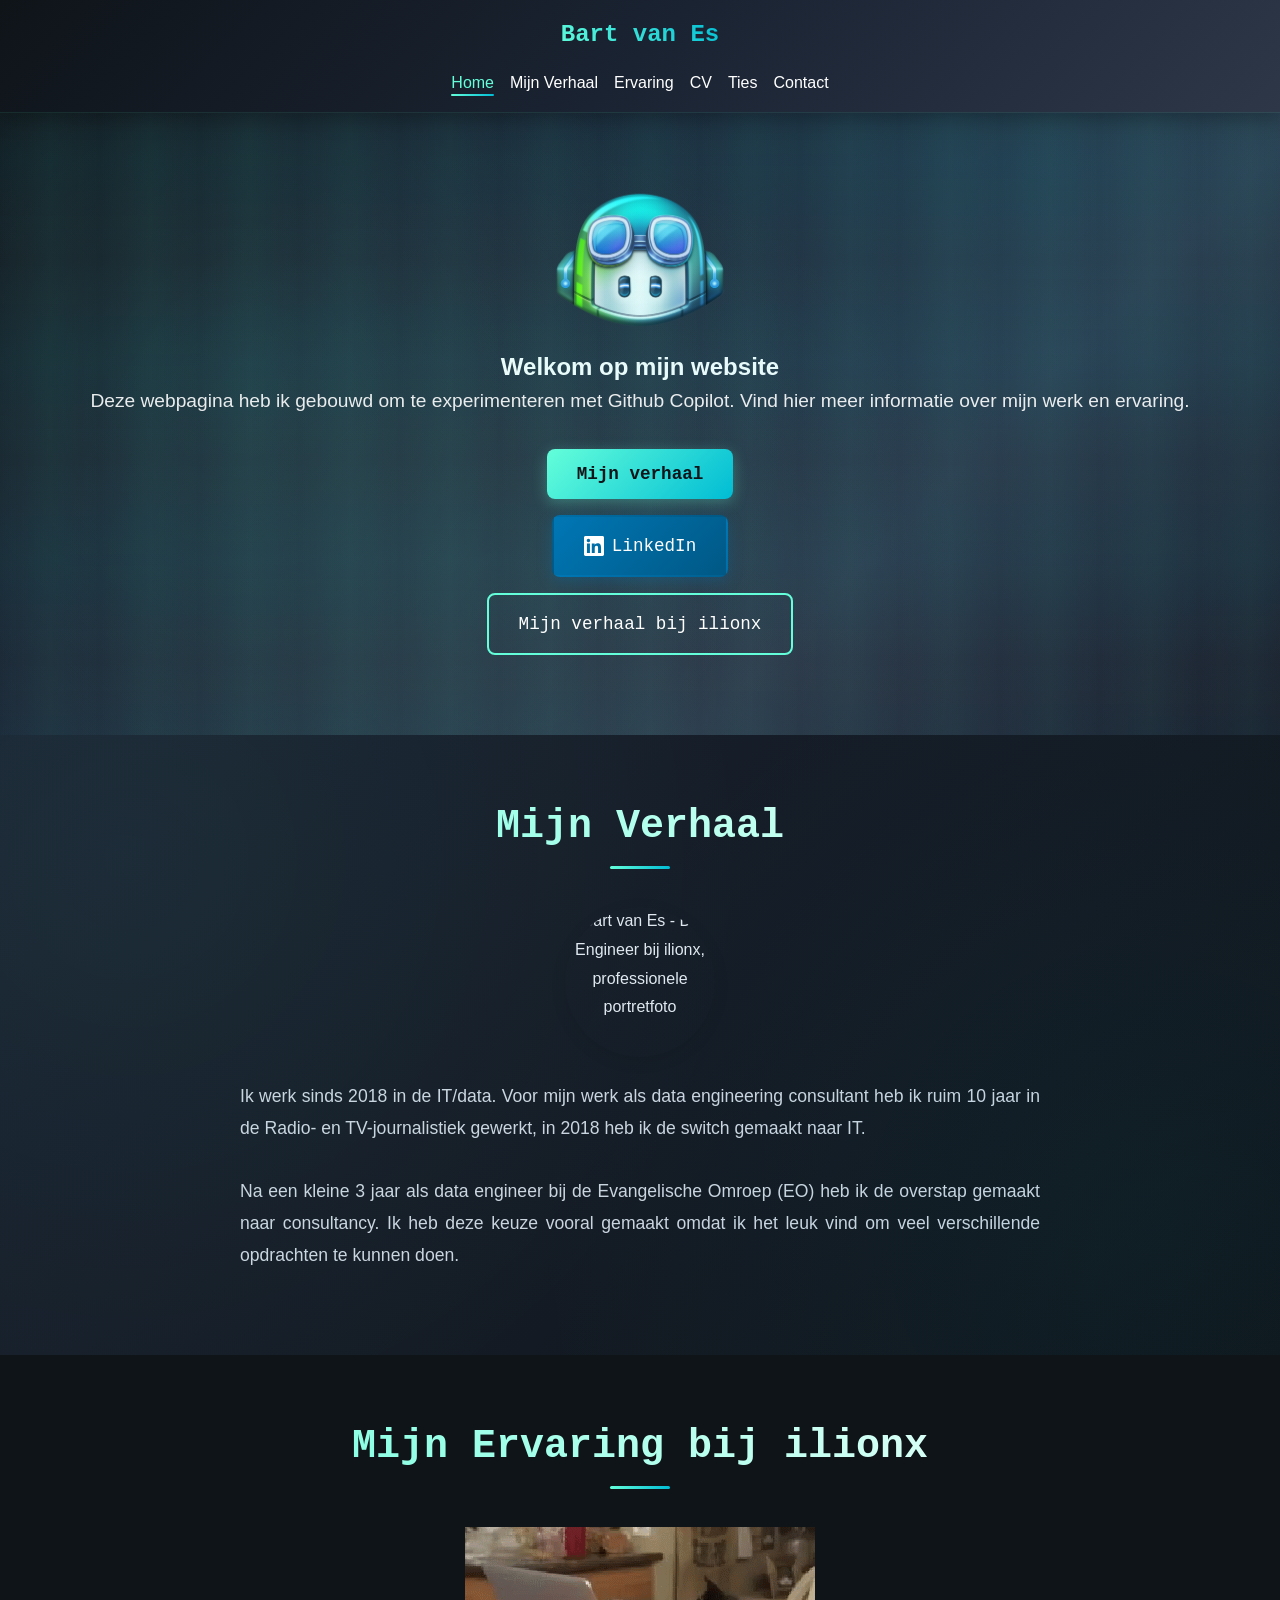
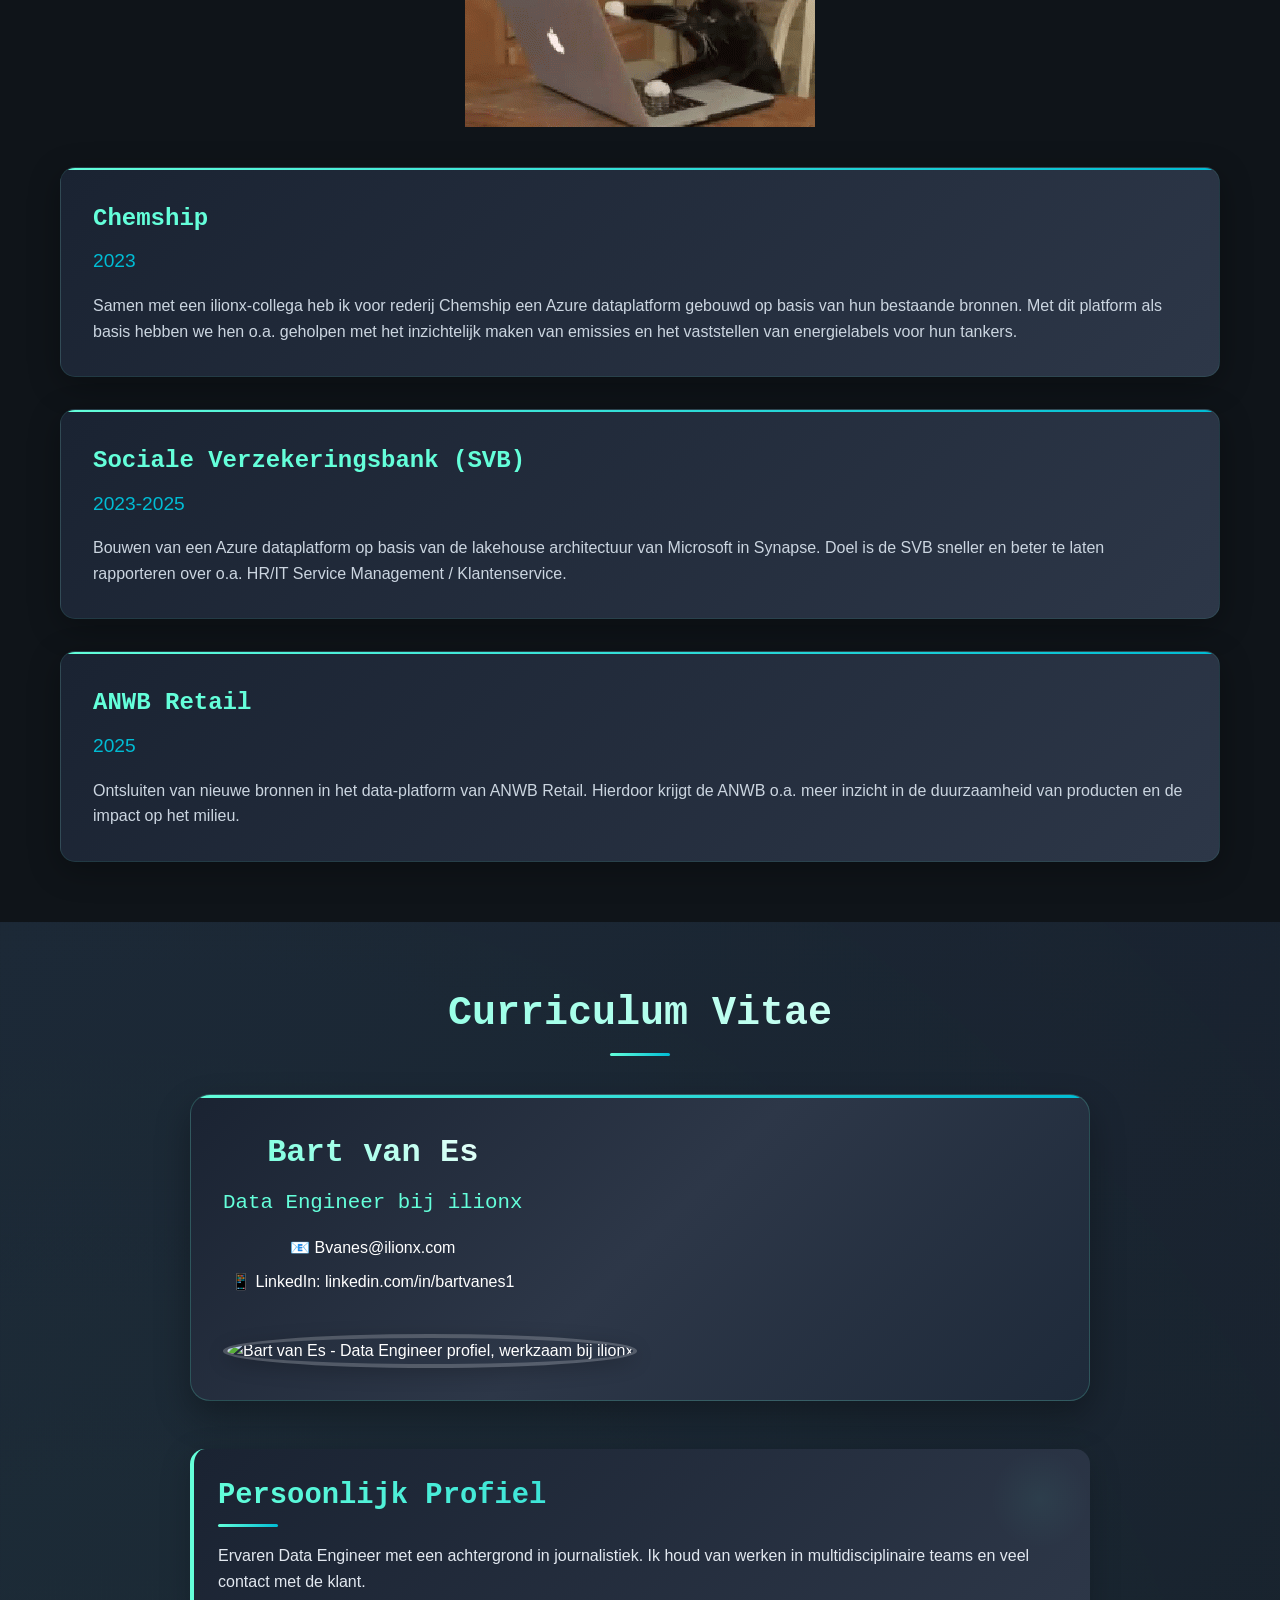
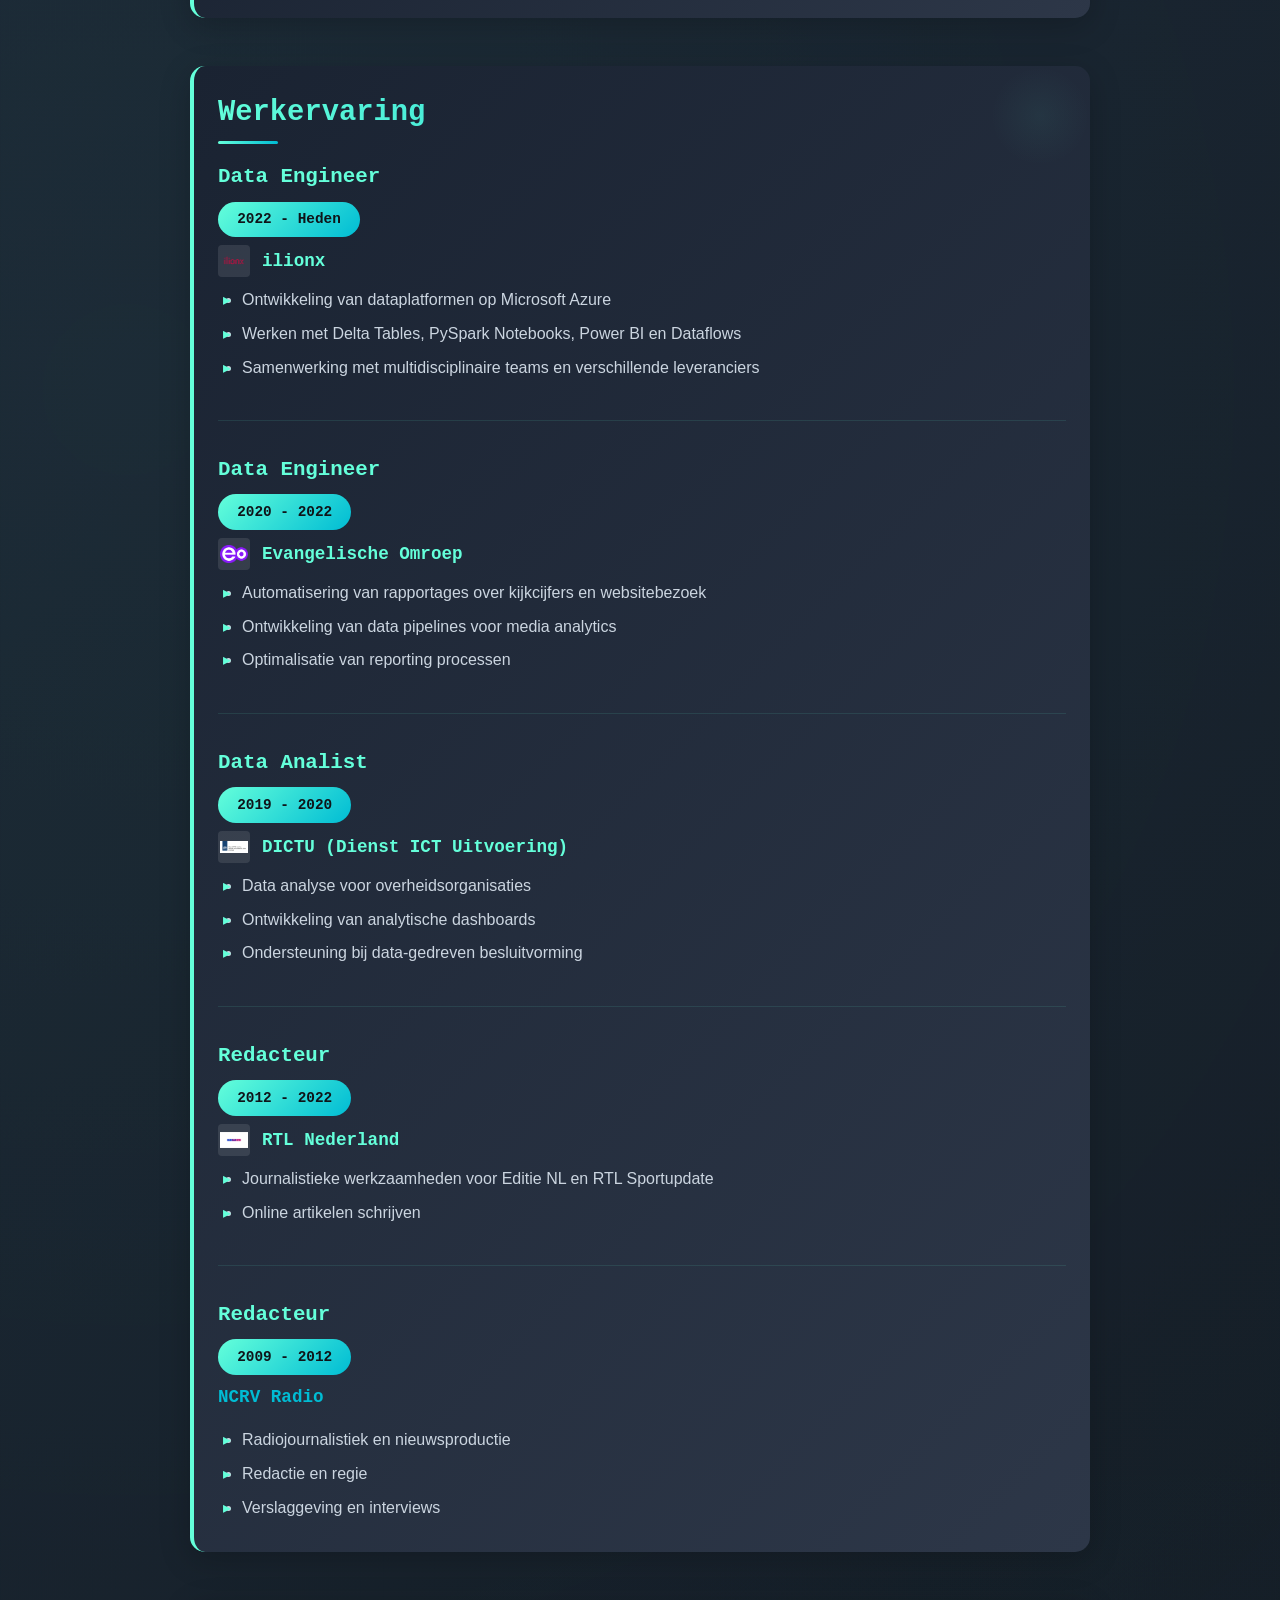
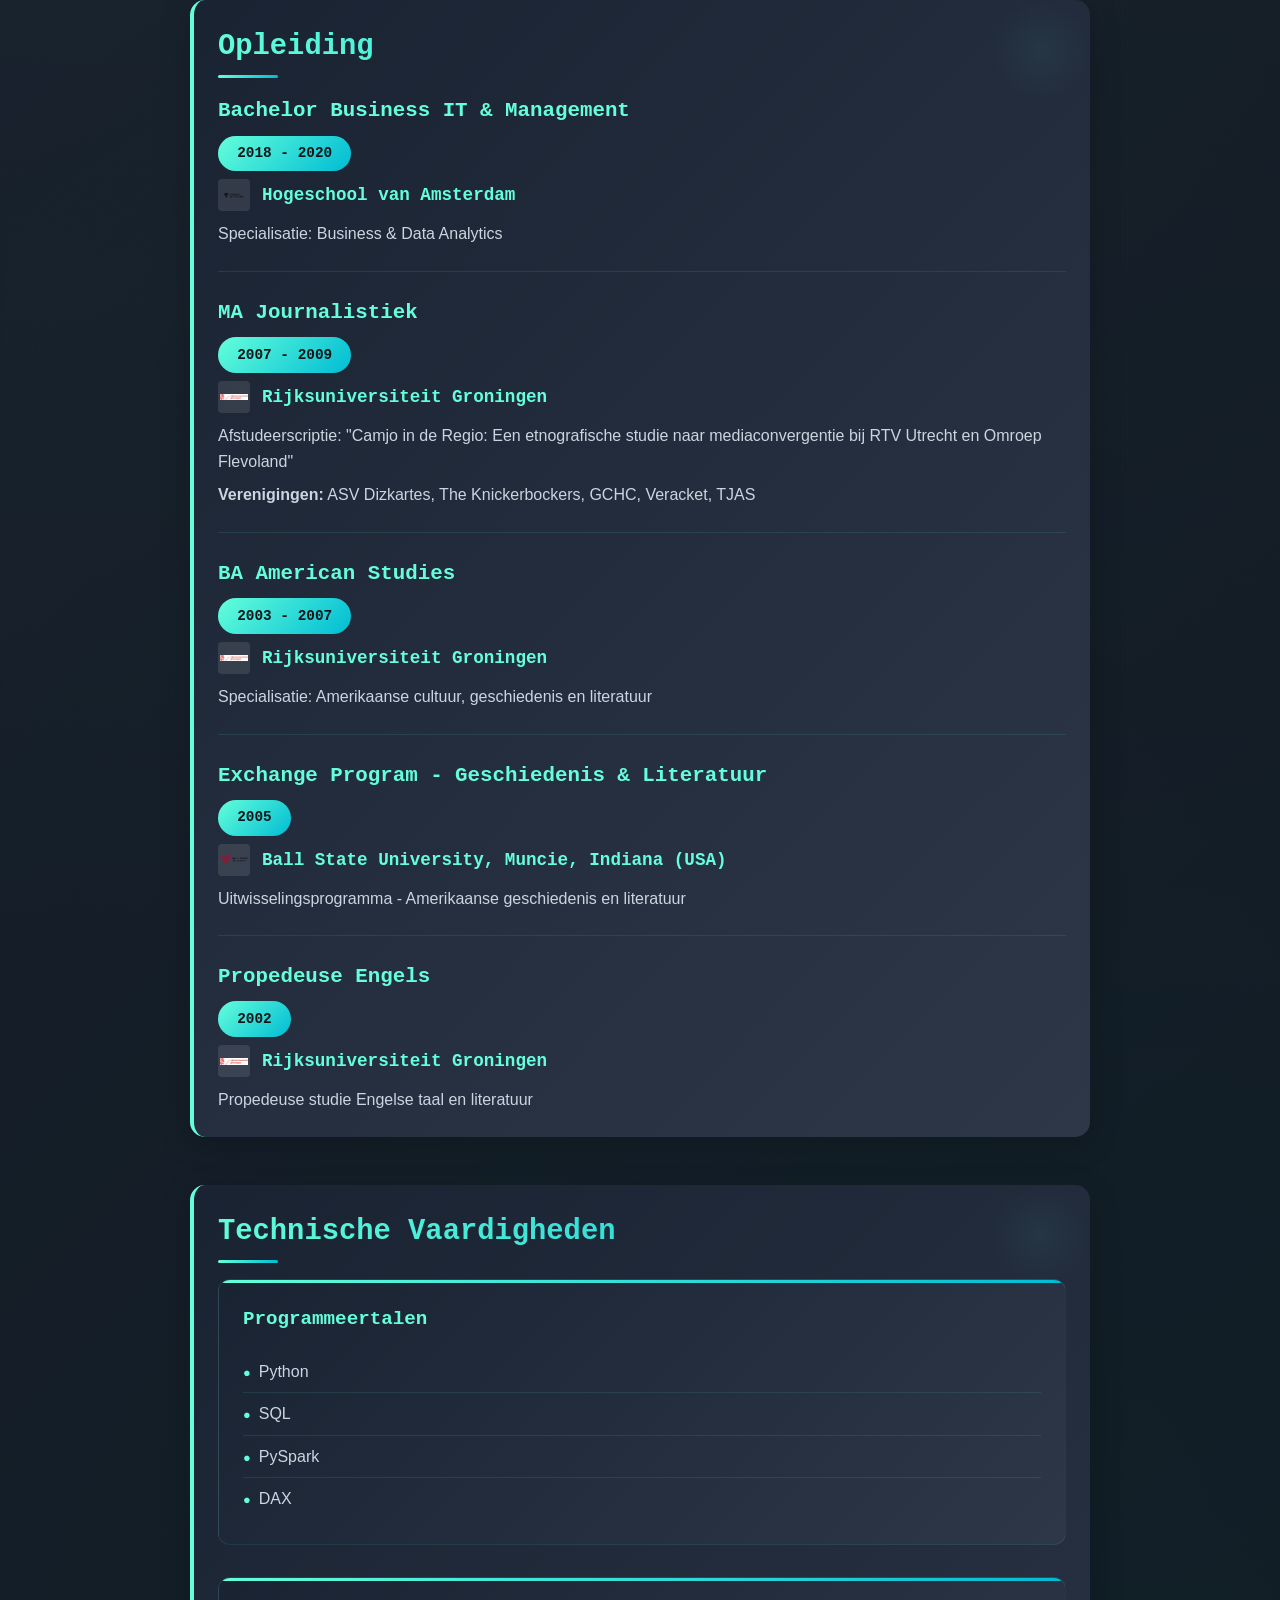
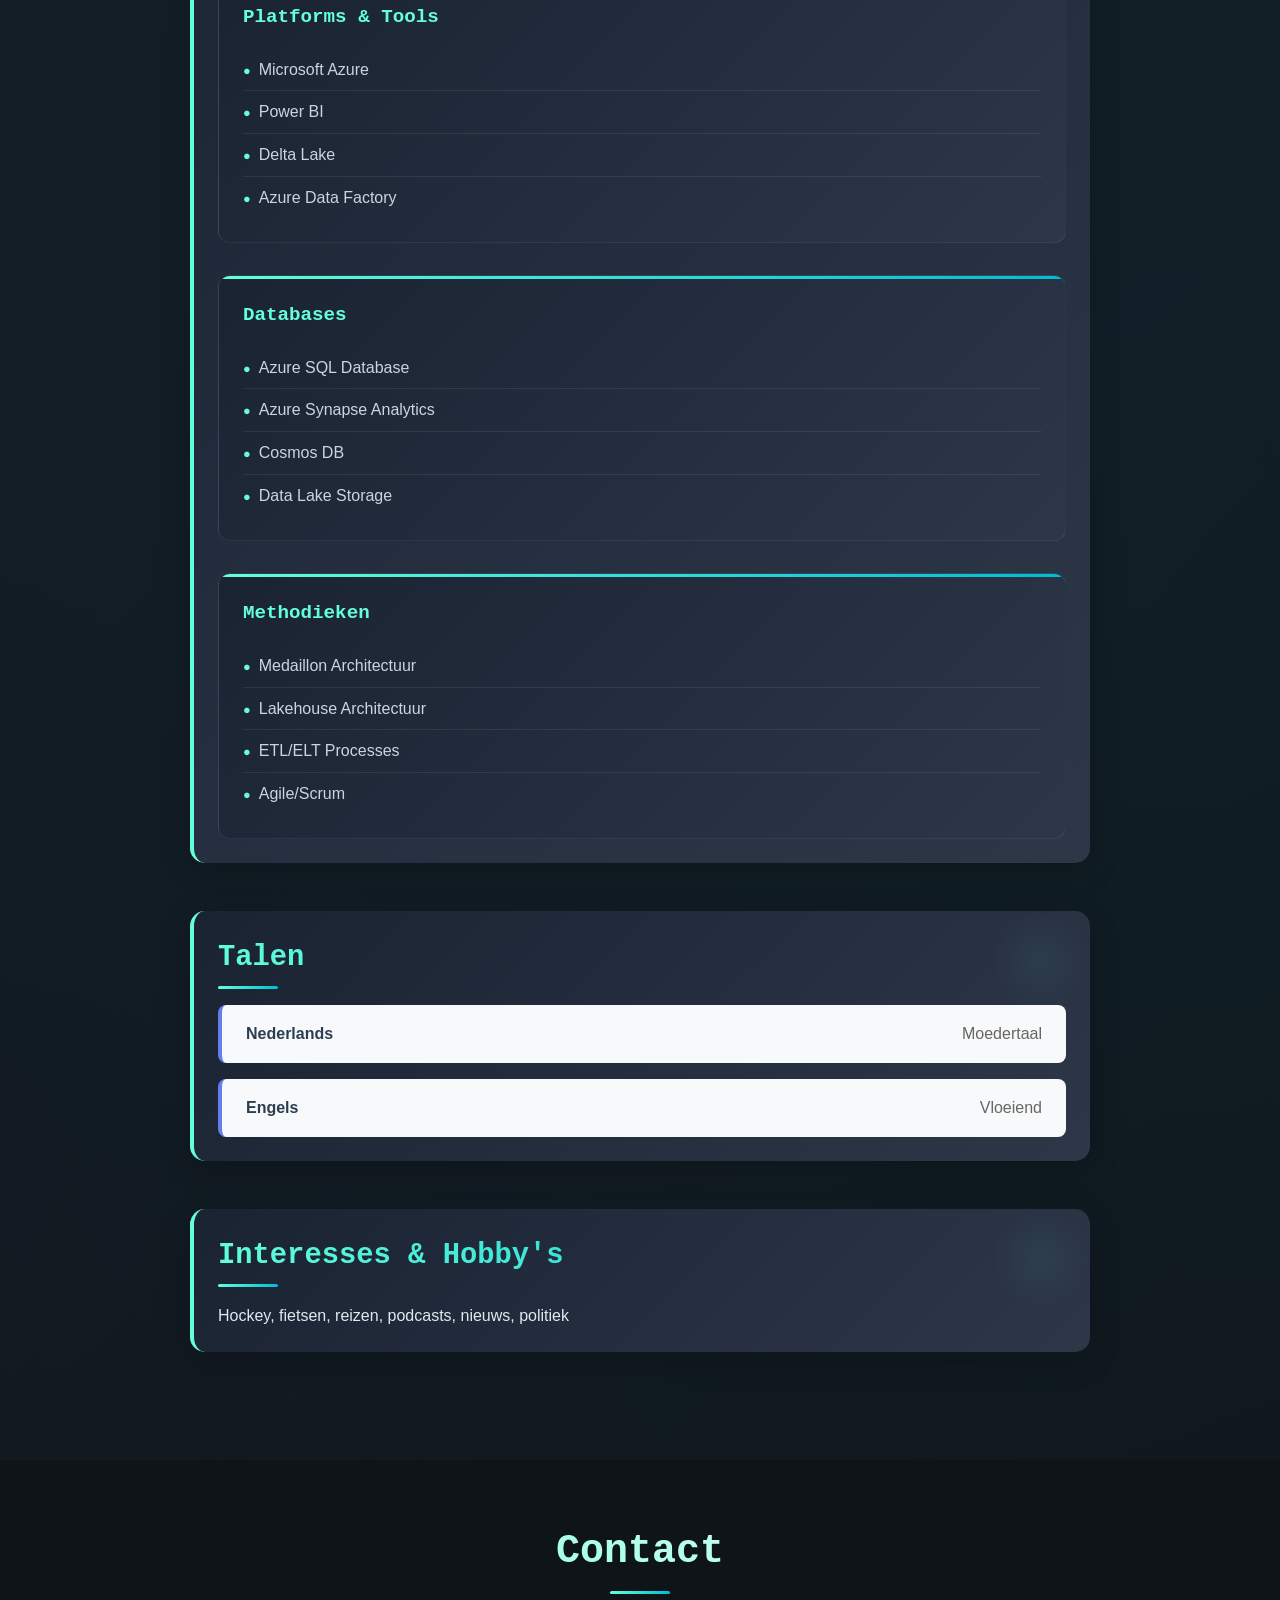
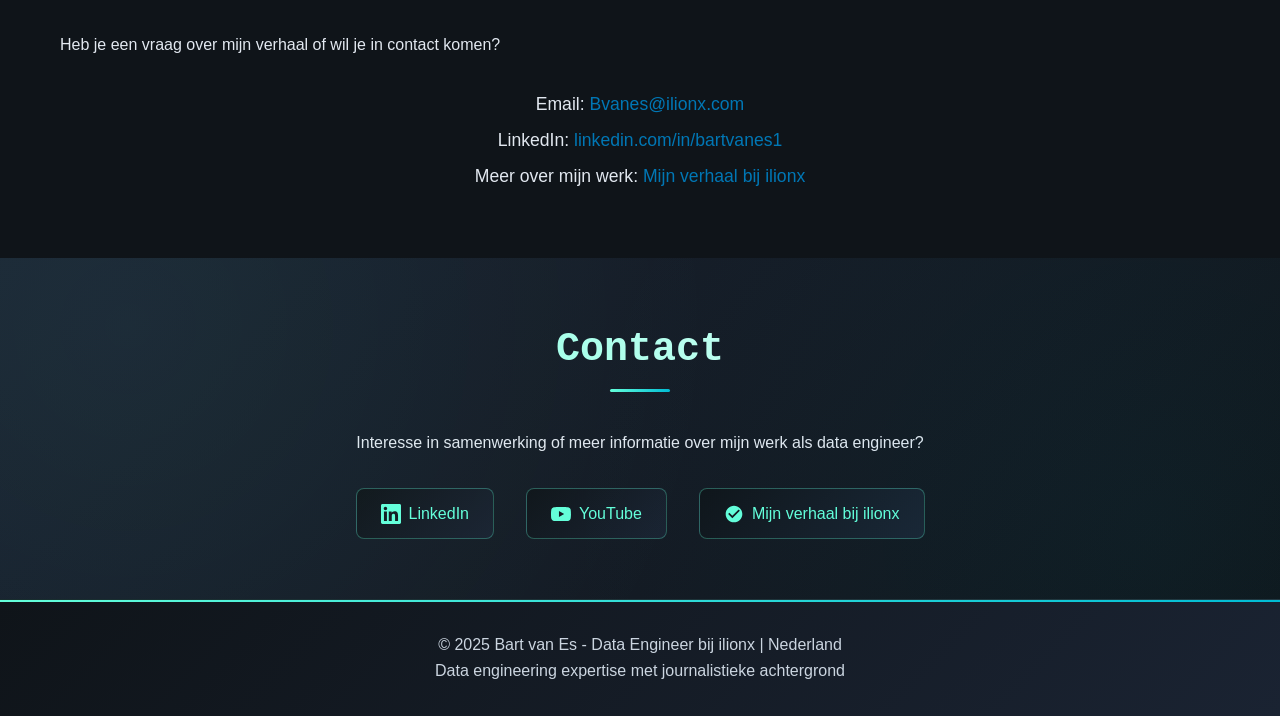
==== commit f5b0d3f5: "change format" ====
--- a/index.html
+++ b/index.html
@@ -78,7 +78,9 @@
         <section id="home" class="hero">
             <div class="hero-content">
                 <div style="text-align:center;">
-                <img src="logos/GitHub-Copilot-logo-1040x650.png" alt="Github Copilot" style="max-width:100%; height:auto;">
+                <img src="logos/GitHub-Copilot-logo-1040x650.png"
+                alt="GitHub Copilot"
+                style="width:20%; height:auto;">
                 </div>
                 <h1>Welkom op mijn website</h1>
                 <p>Deze webpagina heb ik gebouwd om te experimenteren met Github Copilot. Vind hier meer informatie over mijn werk en ervaring.</p>
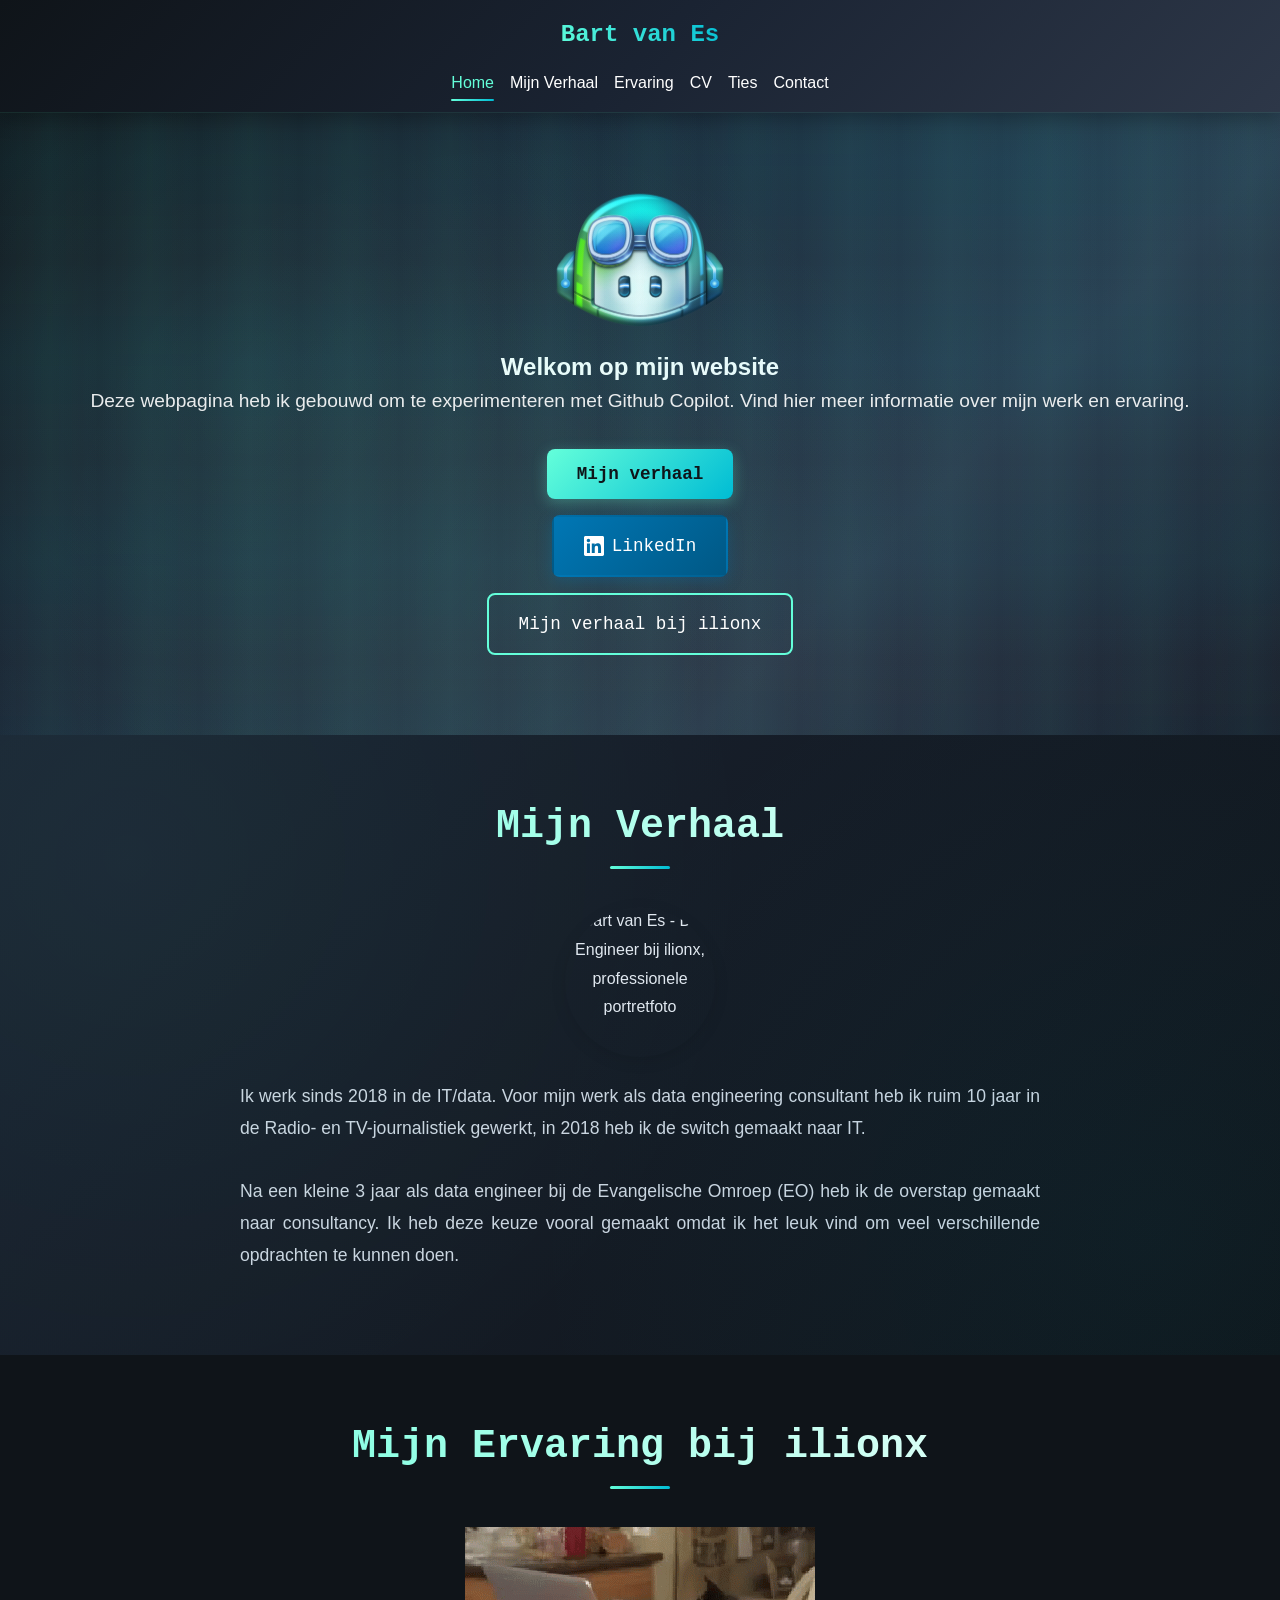
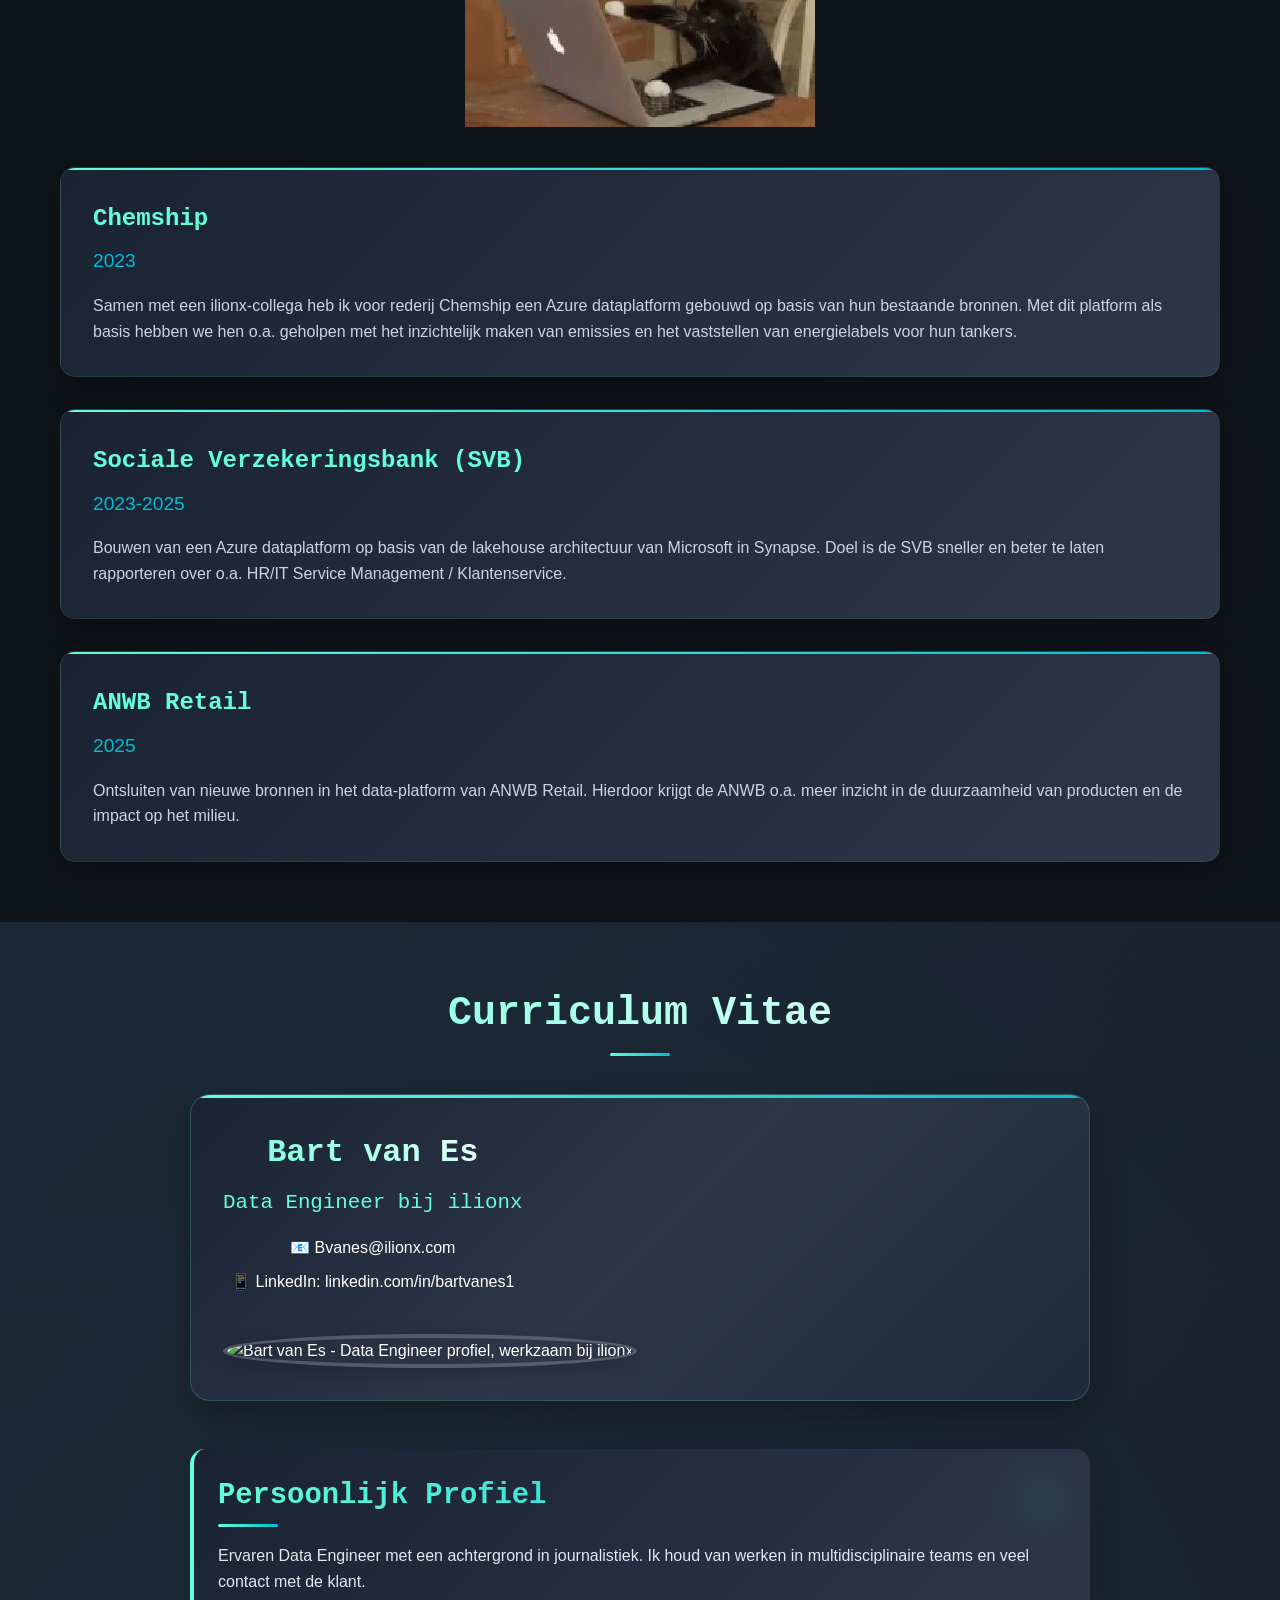
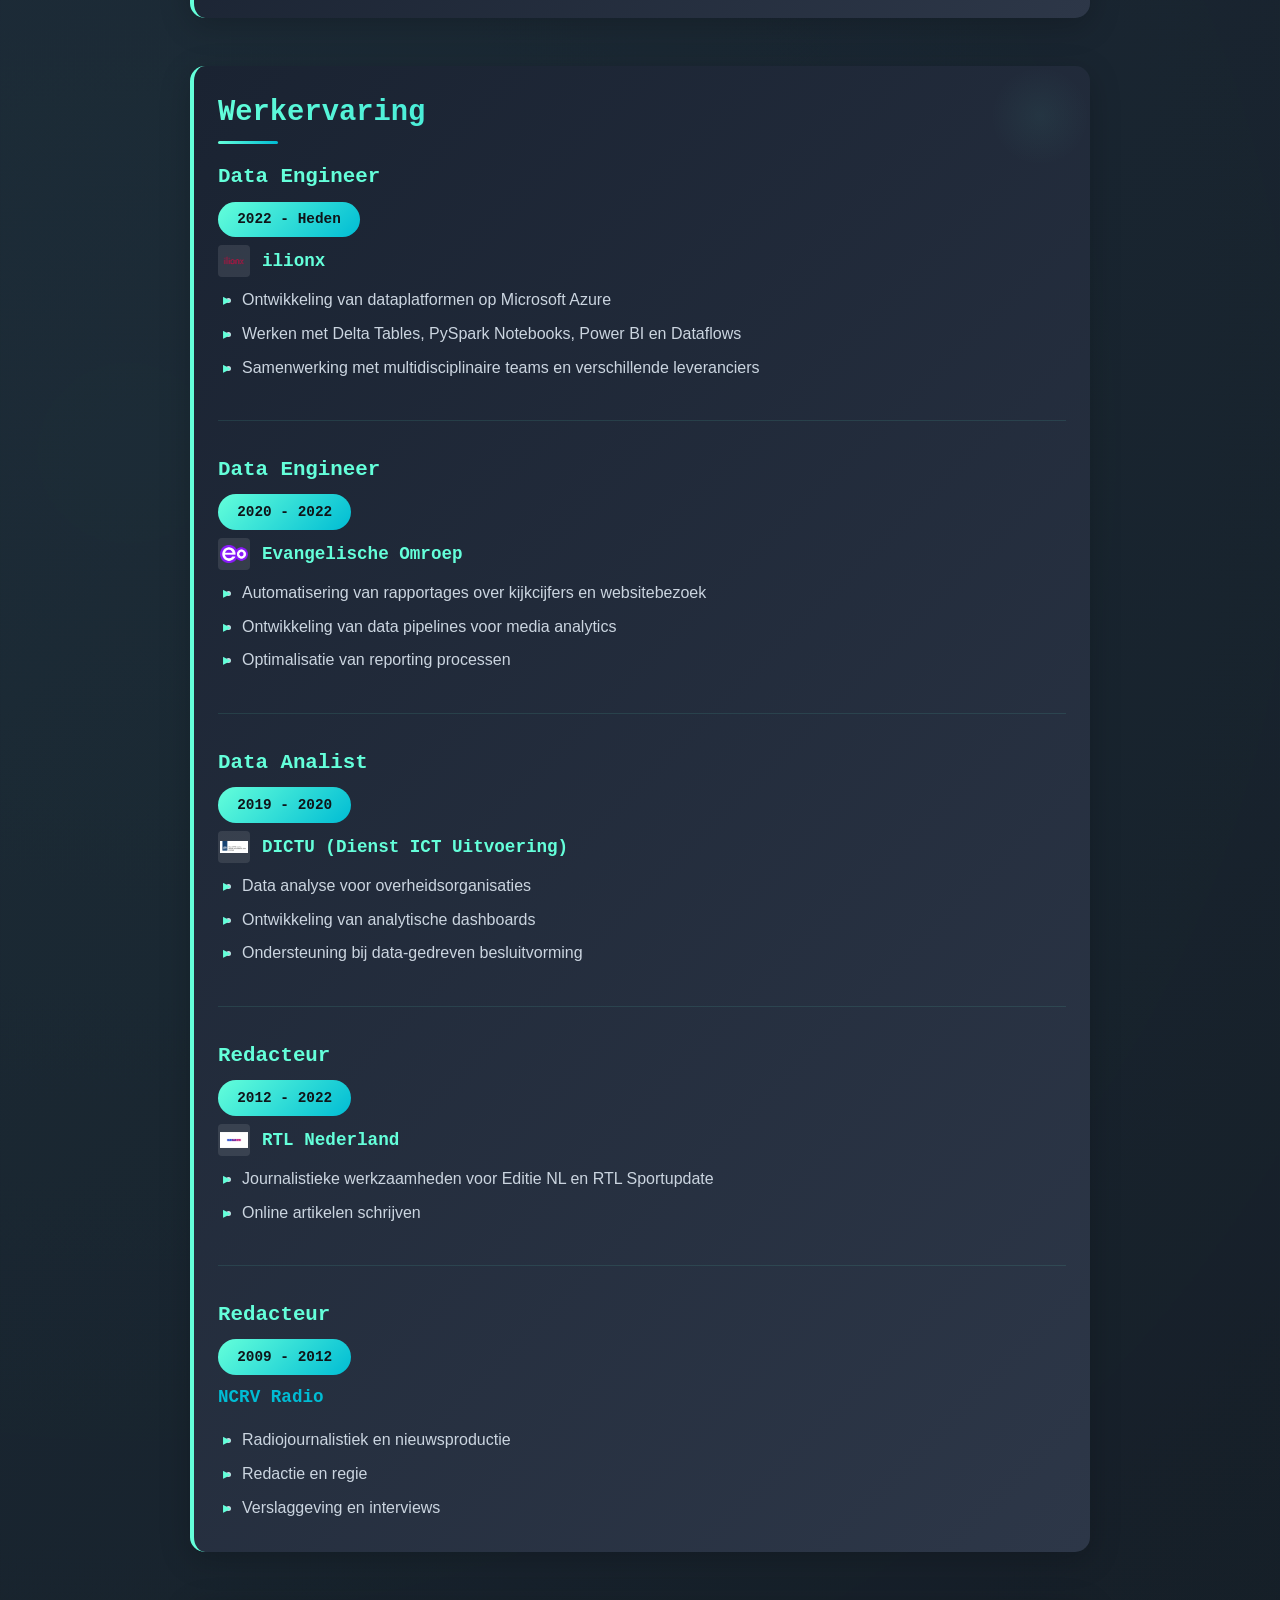
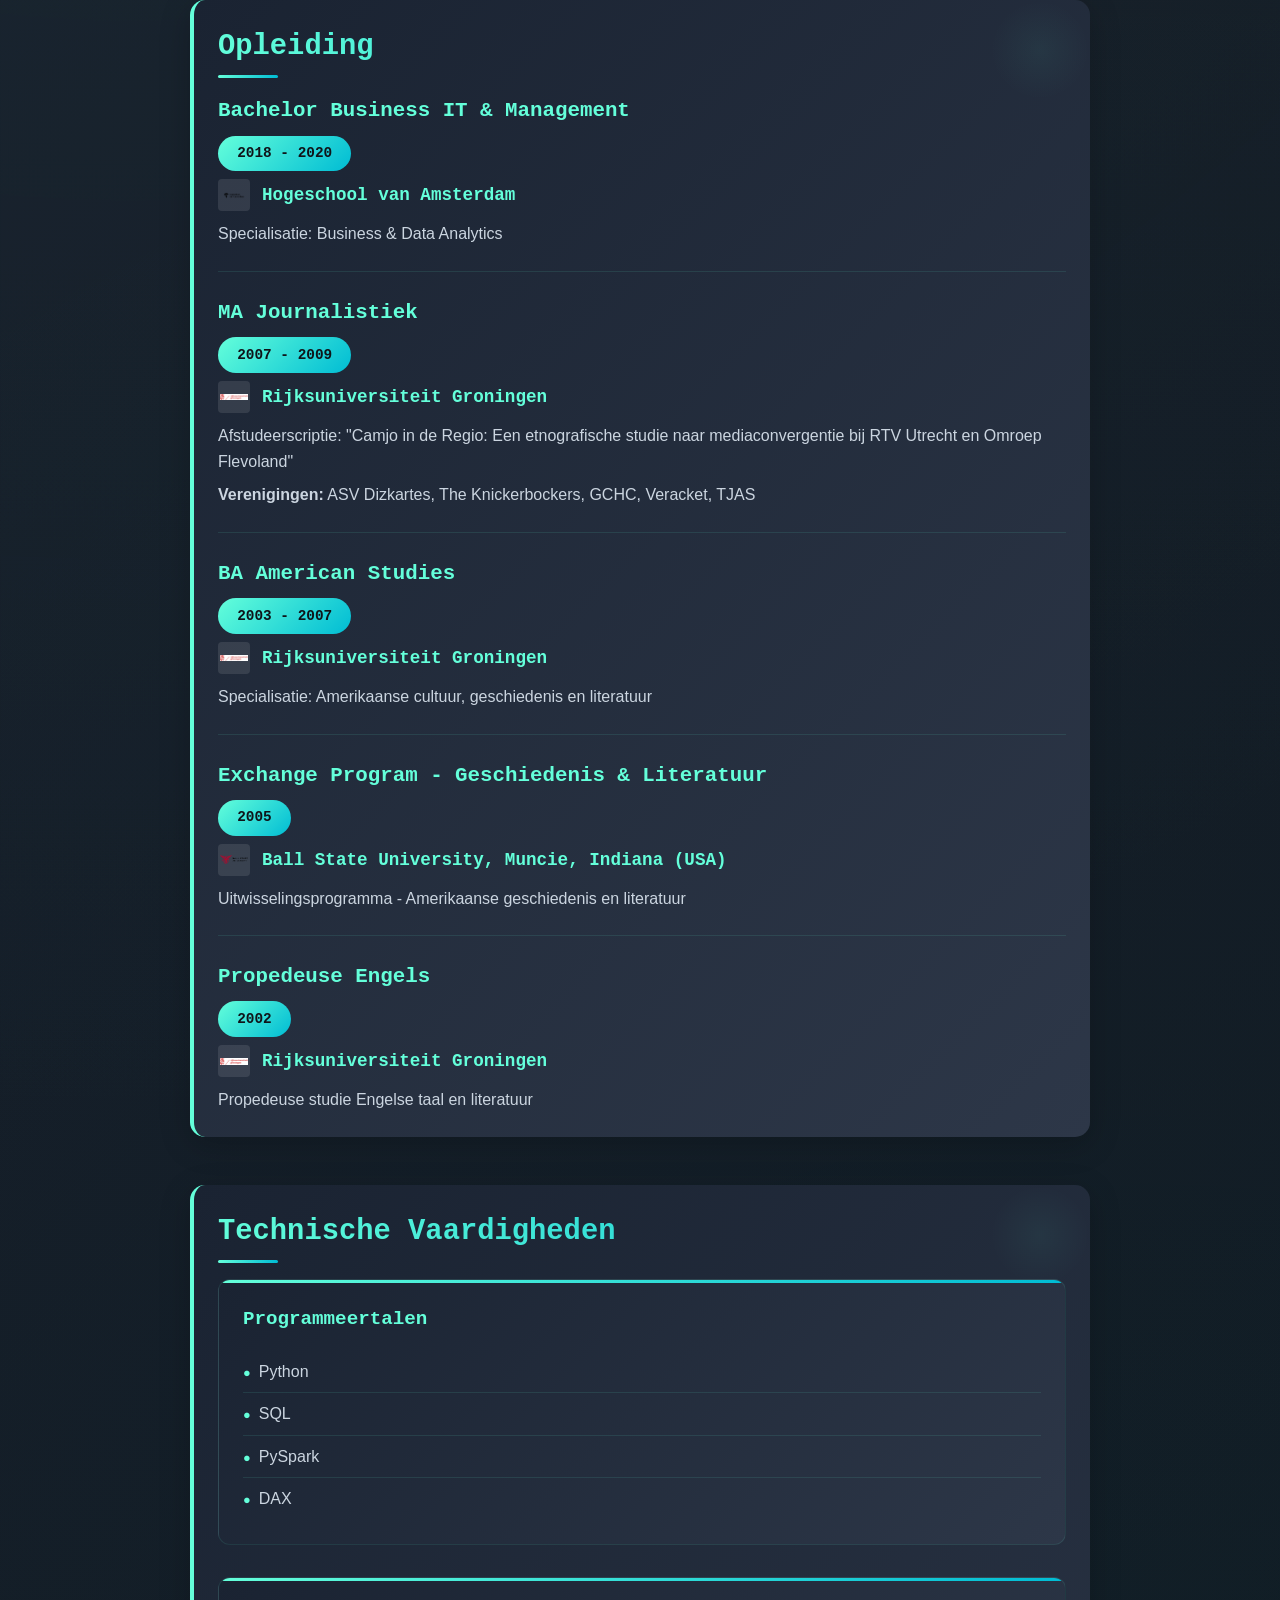
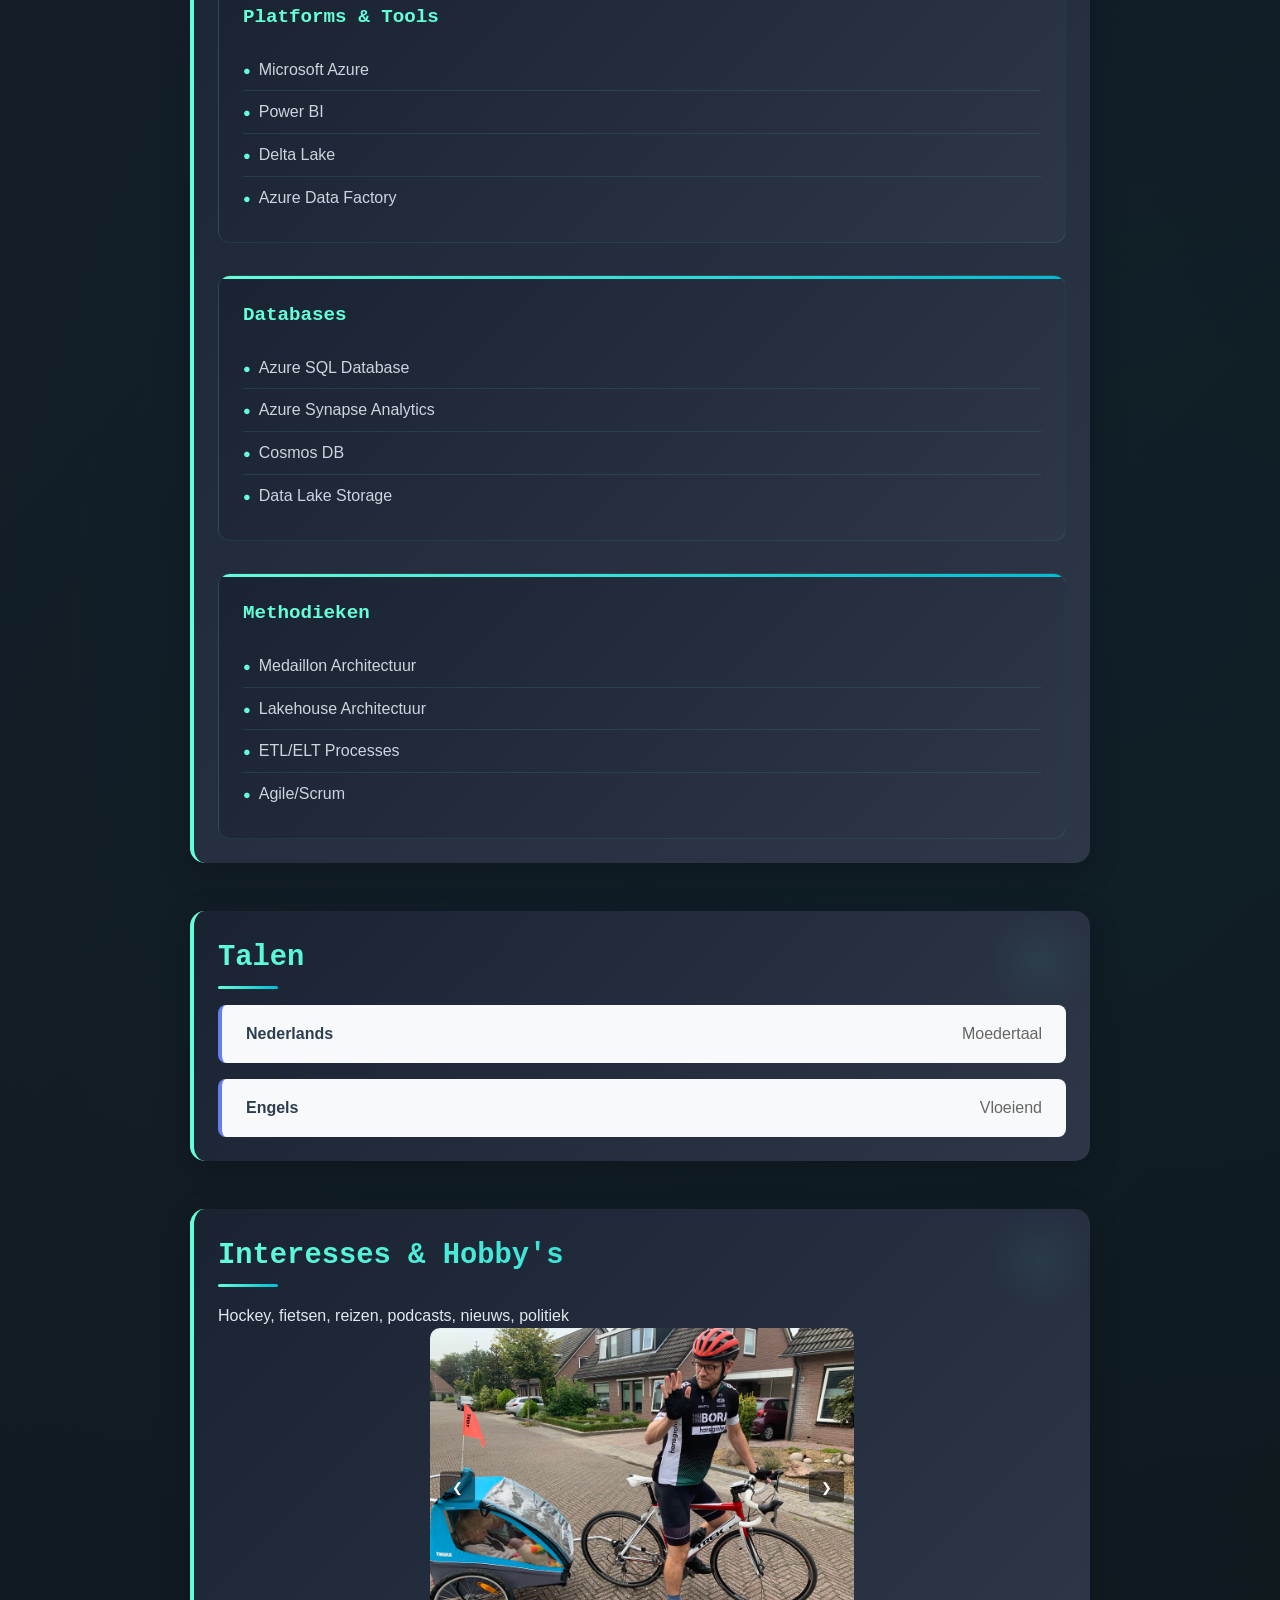
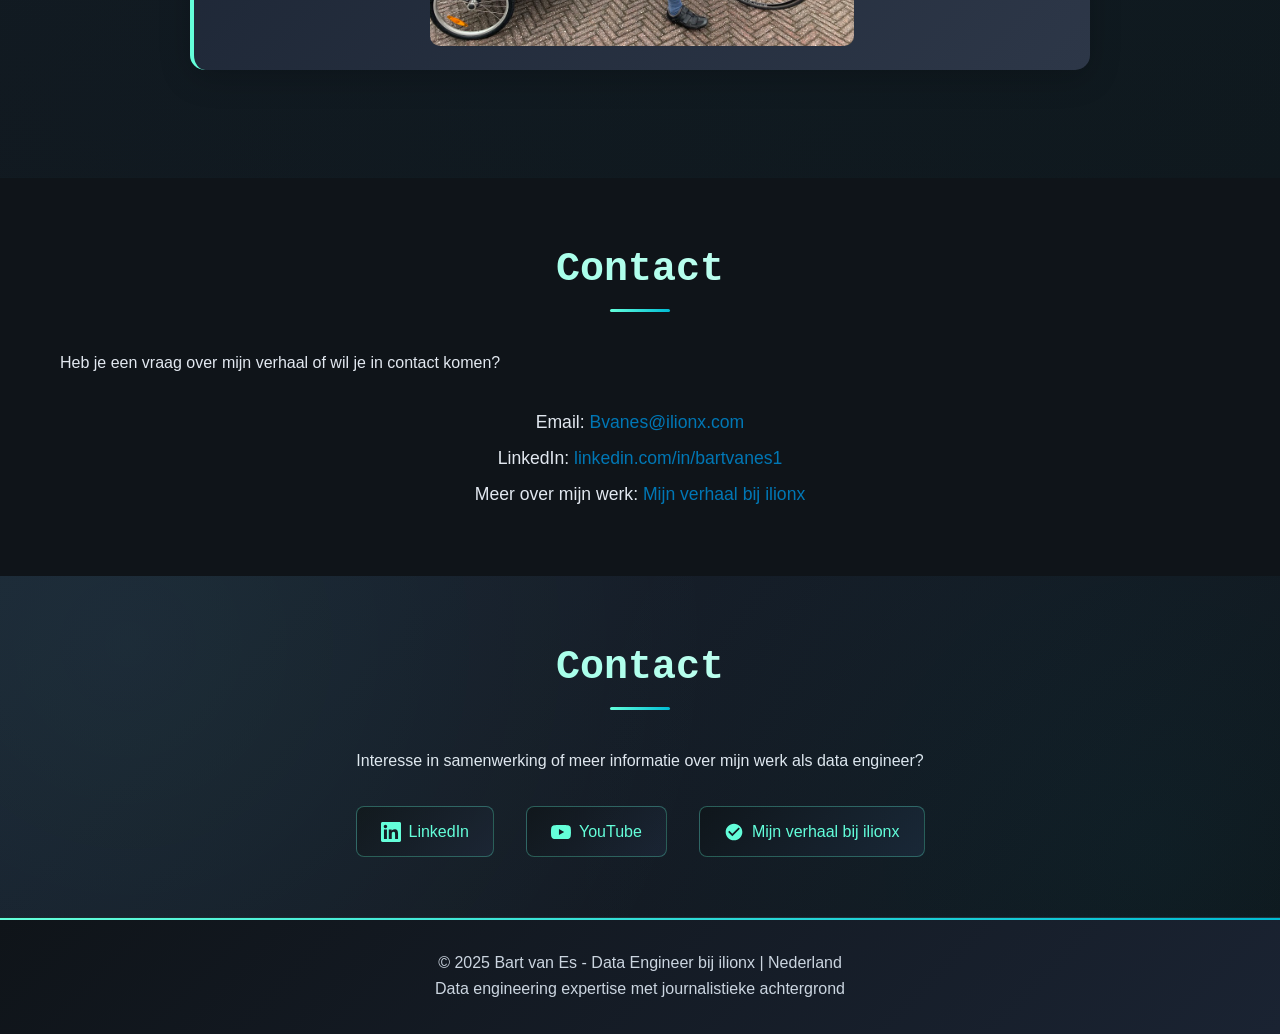
==== commit df3ba9f5: "commits" ====
--- a/index.html
+++ b/index.html
@@ -368,6 +368,60 @@
                     <div class="resume-section-block">
                         <h3>Interesses & Hobby's</h3>
                         <p>Hockey, fietsen, reizen, podcasts, nieuws, politiek</p>
+                        <div class="carousel">
+  <img class="slide active" src="logos/F5902586-F983-4307-8110-AACF0FF1719B_1_105_c.jpeg" alt="fiets">
+  <img class="slide" src="logos/kampioen.jpeg" alt="kampioen">
+
+  <button class="prev" onclick="moveSlide(-1)">❮</button>
+  <button class="next" onclick="moveSlide(1)">❯</button>
+</div>
+
+<style>
+.carousel {
+  position: relative;
+  width: 50%;
+  margin: auto;
+  overflow: hidden;
+}
+
+.slide {
+  display: none;
+  width: 100%;
+  height: auto;
+  border-radius: 10px;
+}
+
+.active {
+  display: block;
+}
+
+.prev, .next {
+  position: absolute;
+  top: 50%;
+  transform: translateY(-50%);
+  background-color: rgba(0,0,0,0.5);
+  color: white;
+  border: none;
+  padding: 8px 12px;
+  cursor: pointer;
+  border-radius: 4px;
+}
+
+.prev { left: 10px; }
+.next { right: 10px; }
+</style>
+
+<script>
+let slideIndex = 0;
+const slides = document.querySelectorAll('.slide');
+
+function moveSlide(n) {
+  slides[slideIndex].classList.remove('active');
+  slideIndex = (slideIndex + n + slides.length) % slides.length;
+  slides[slideIndex].classList.add('active');
+}
+</script>
+                                        
                     </div>
                 </div>
             </div>
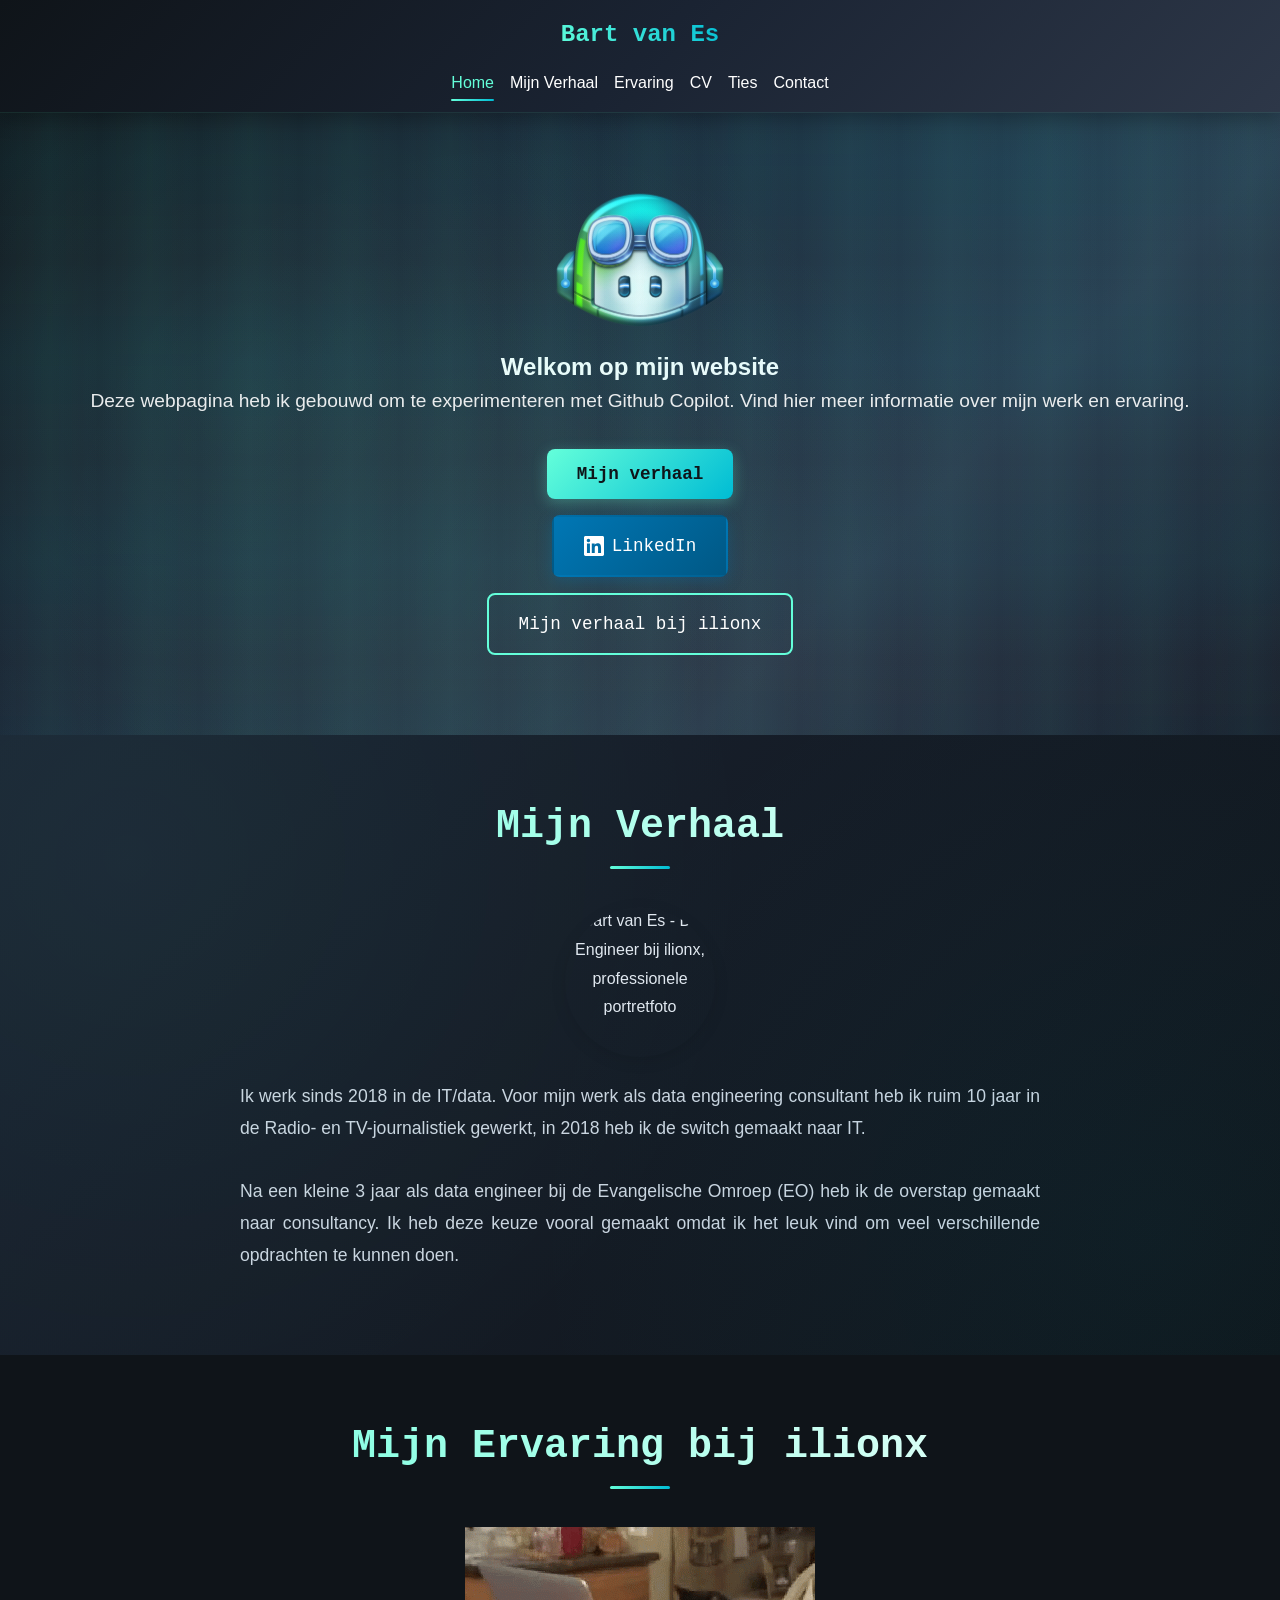
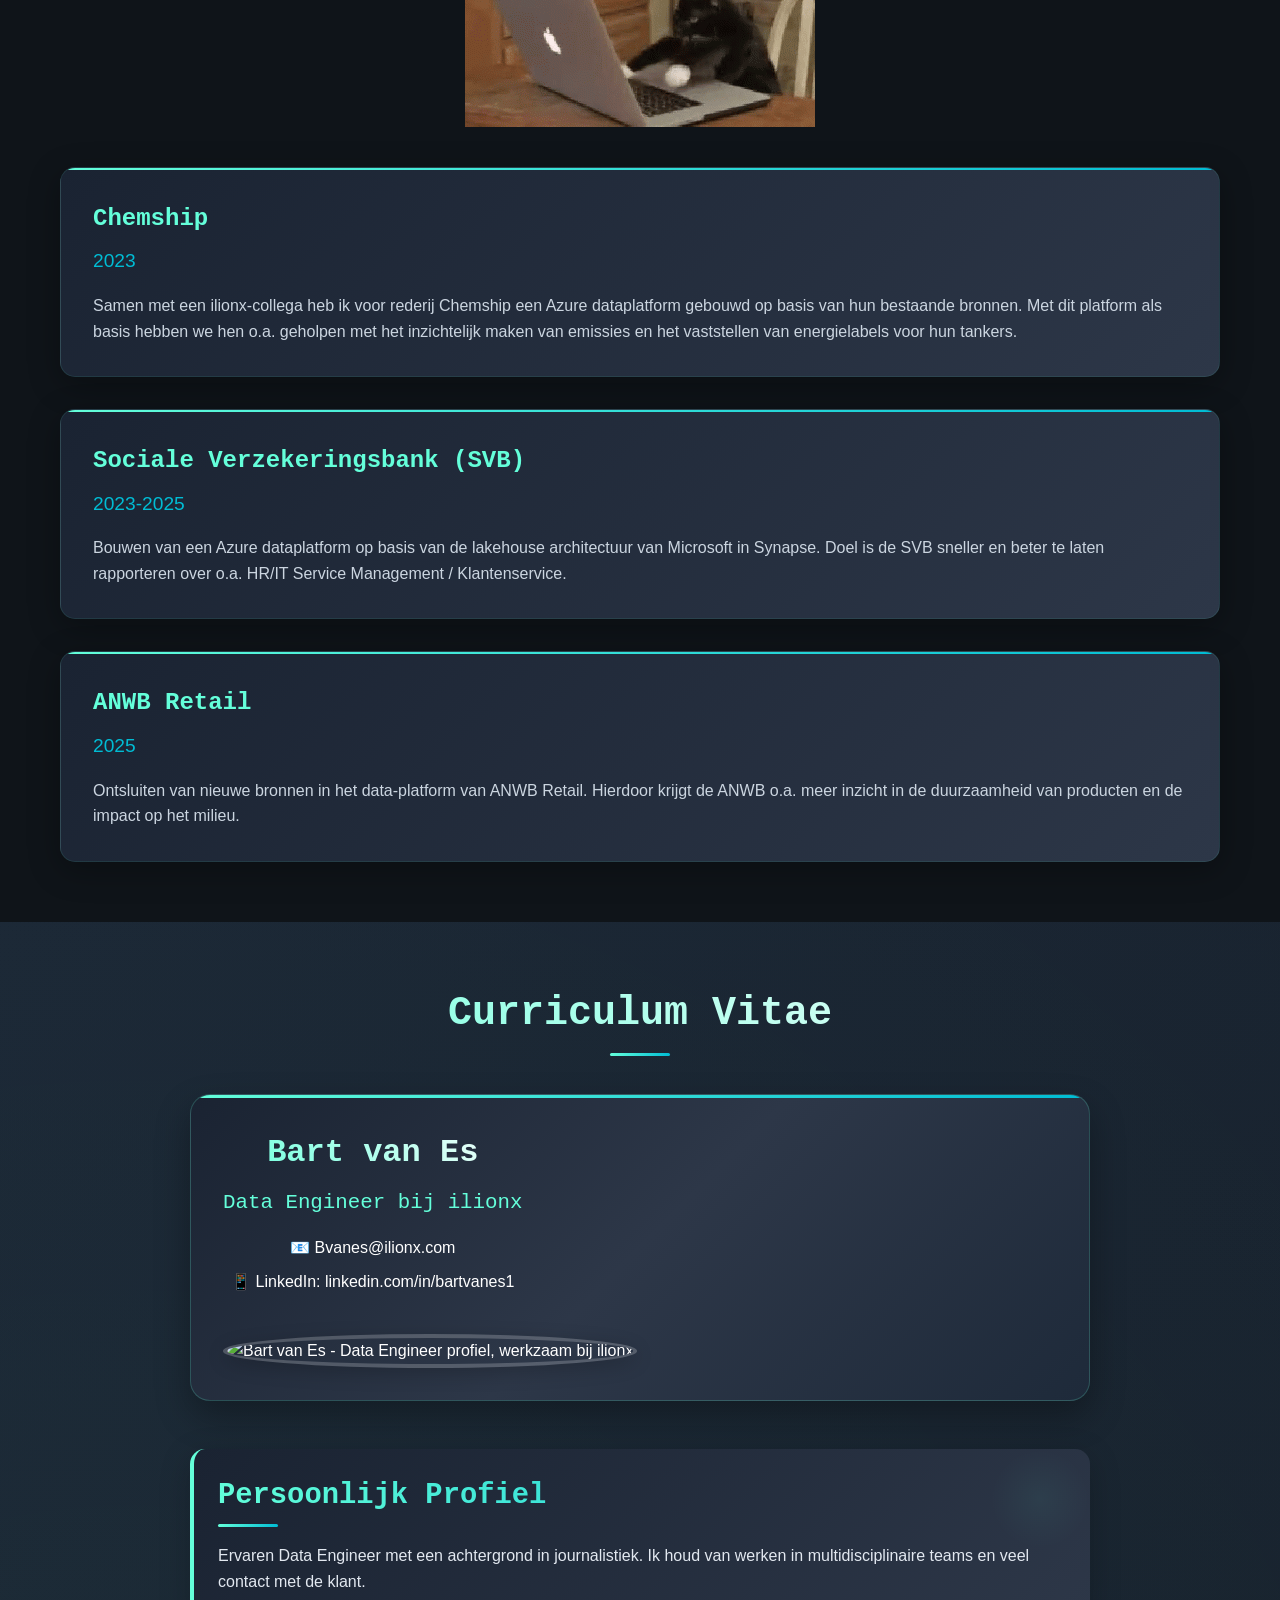
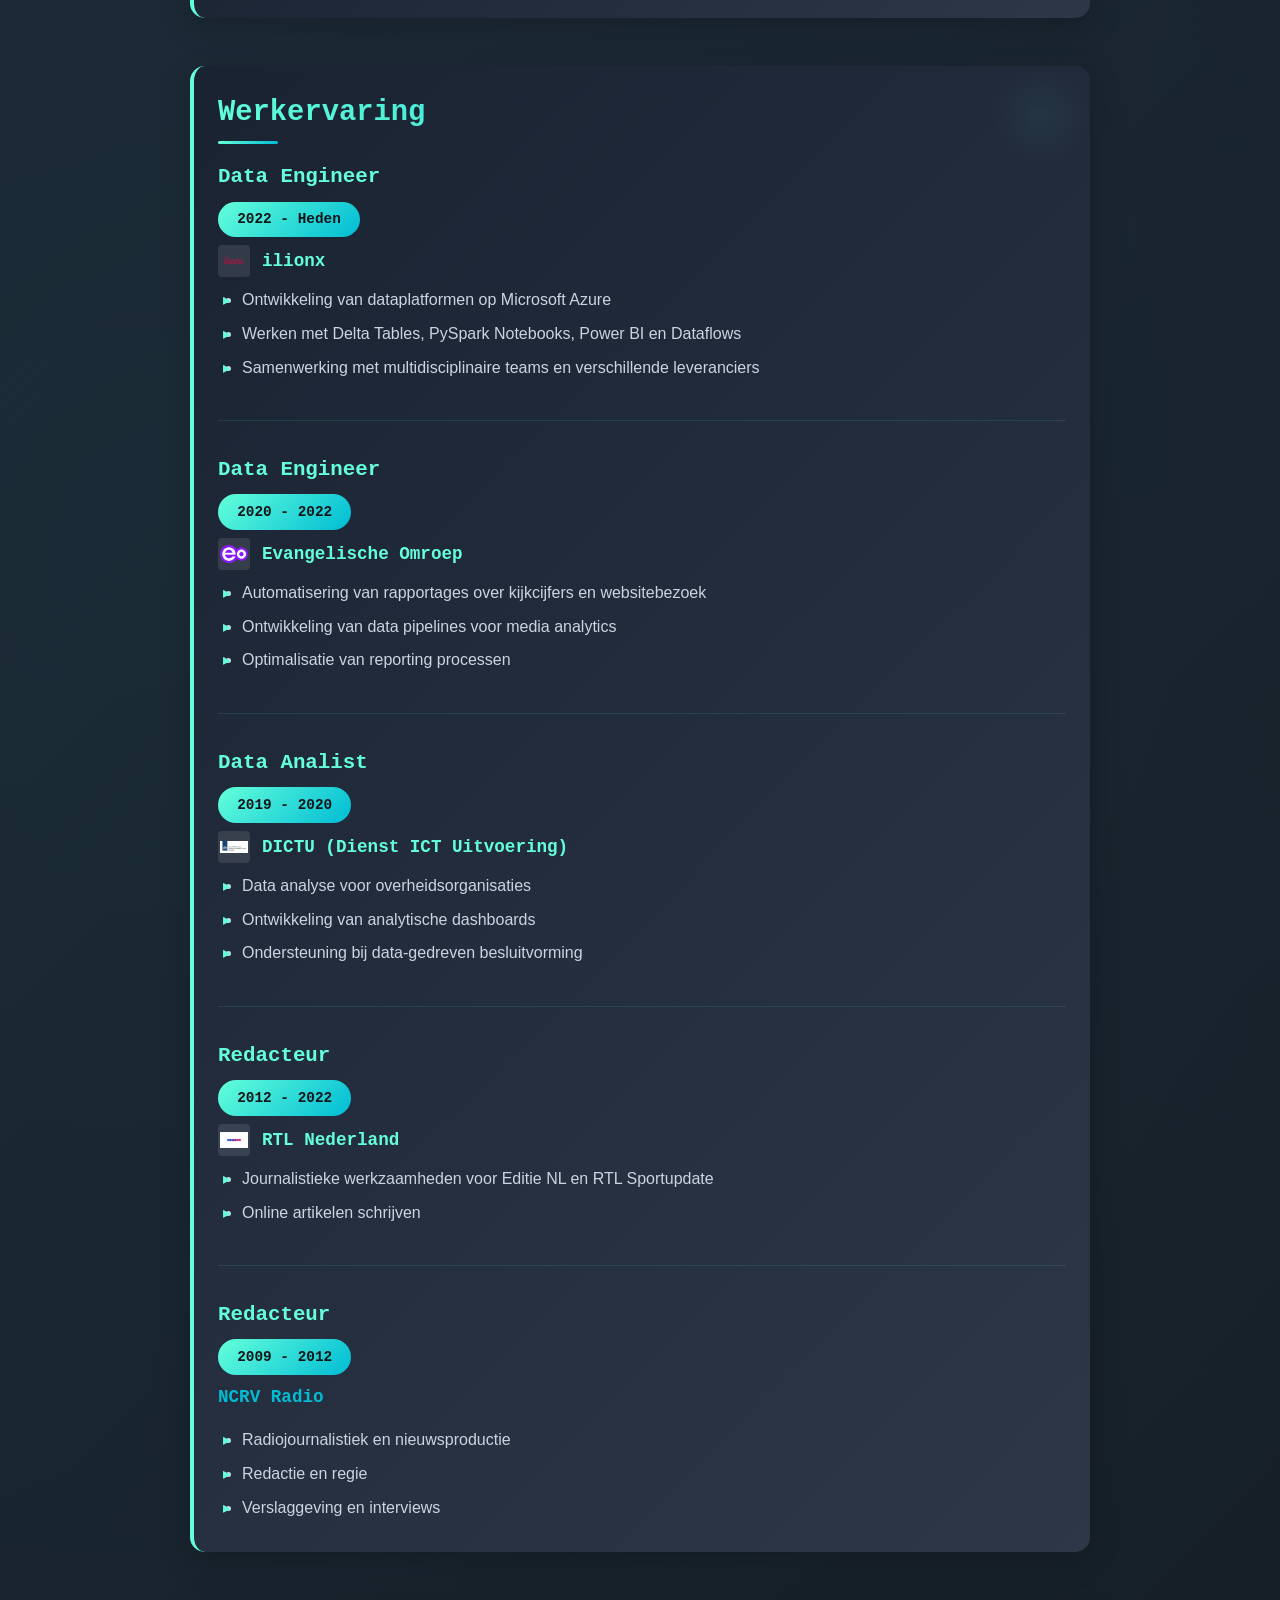
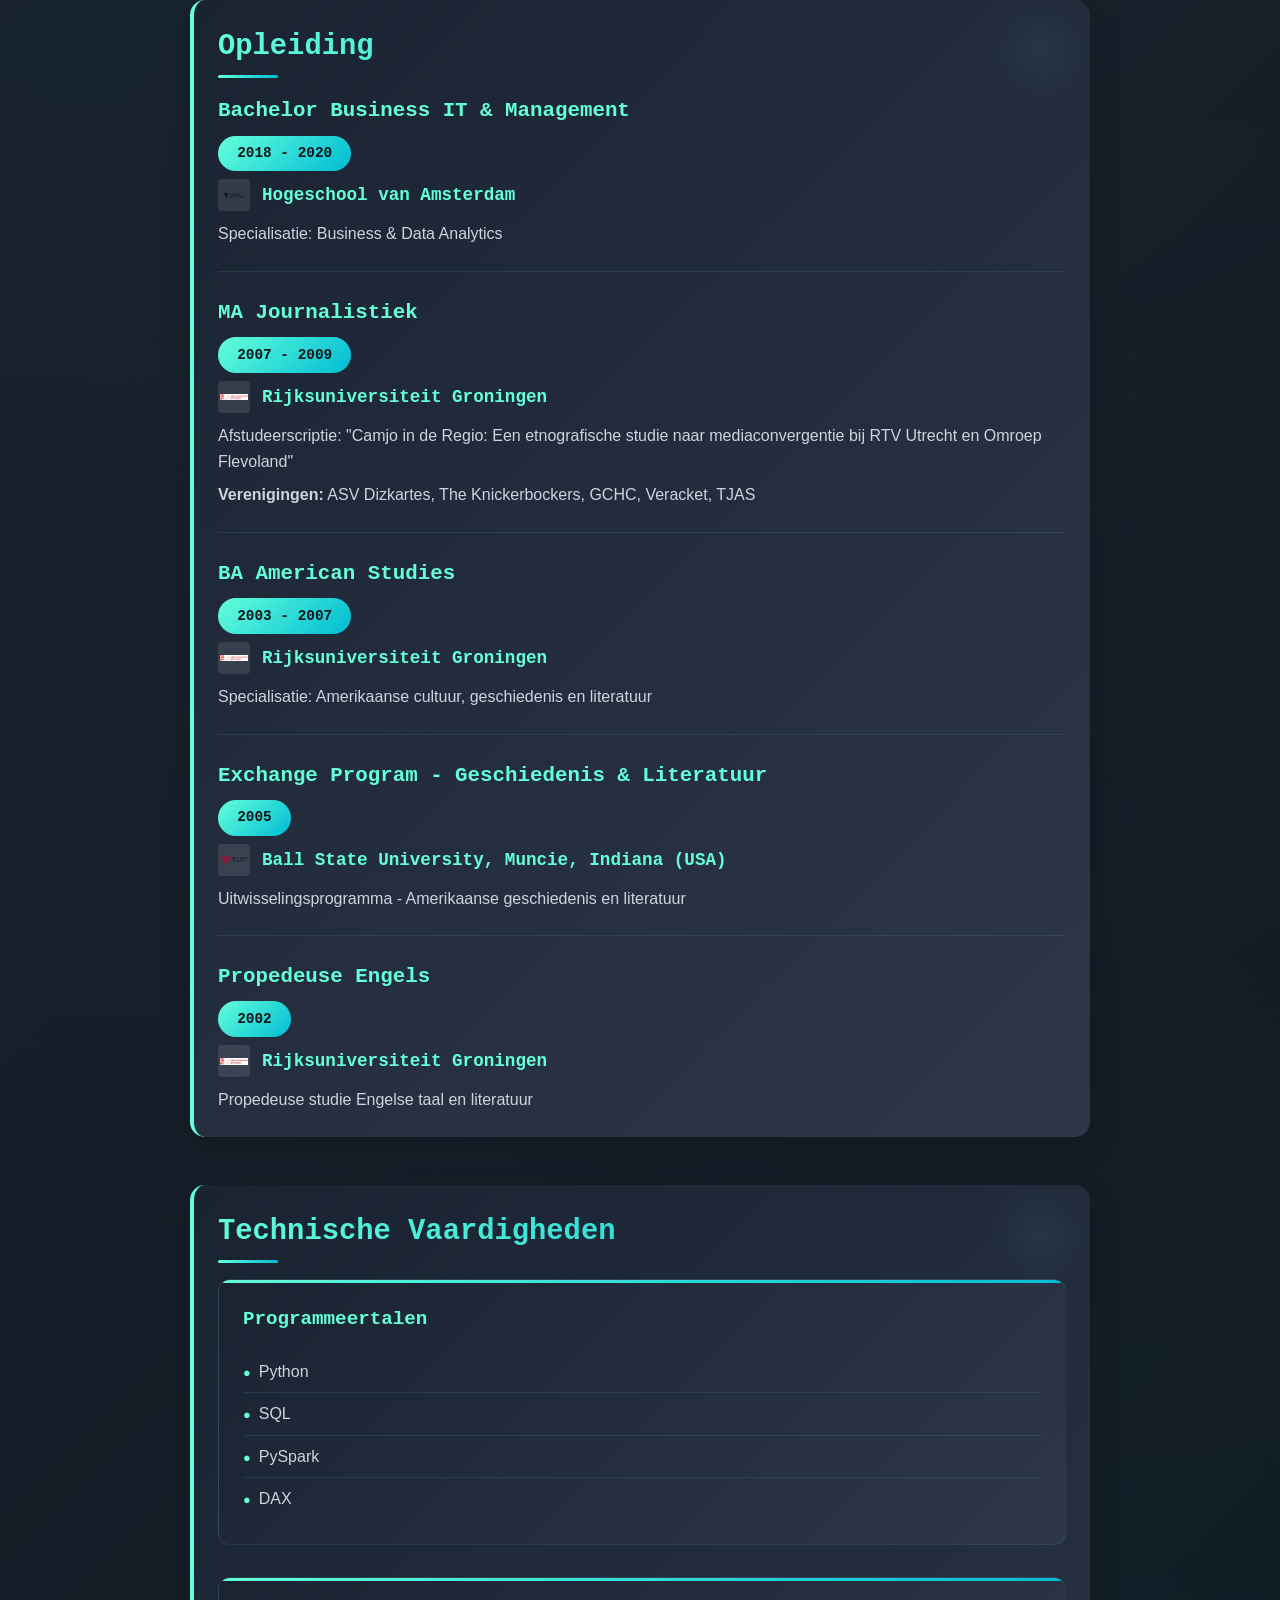
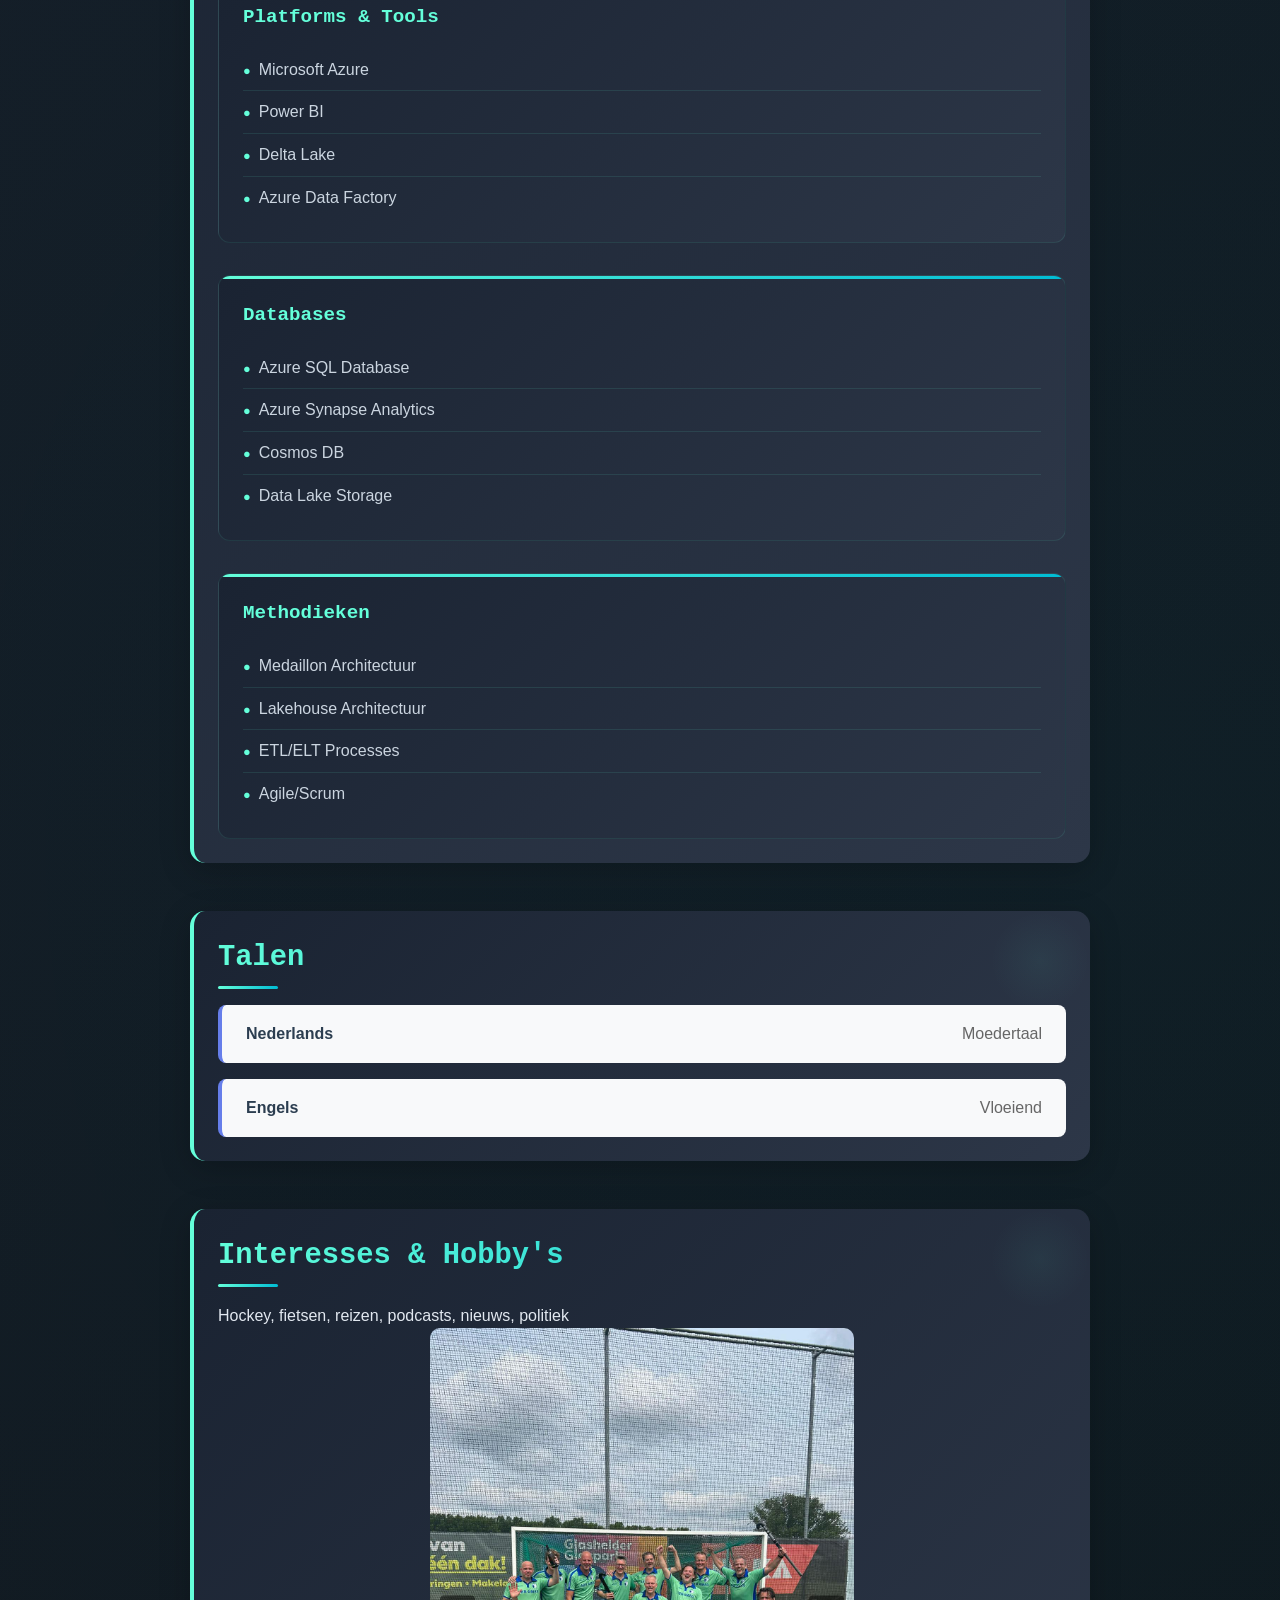
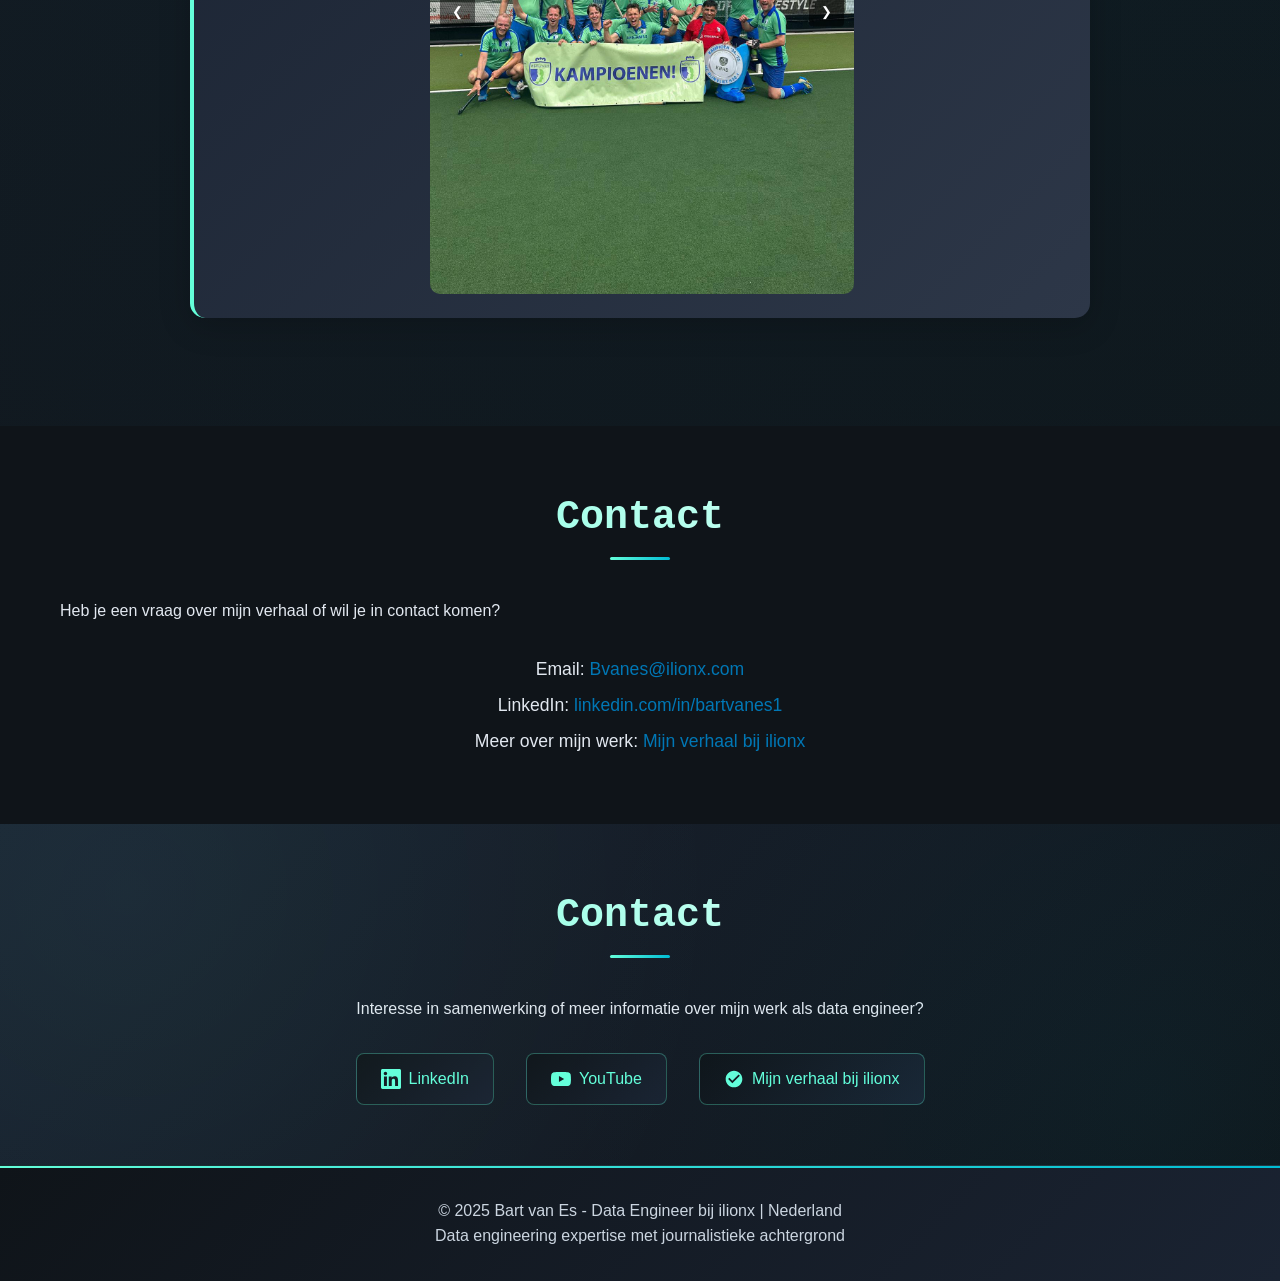
==== commit 60ebb639: "changes" ====
--- a/index.html
+++ b/index.html
@@ -366,14 +366,17 @@
                     </div>
 
                     <div class="resume-section-block">
-                        <h3>Interesses & Hobby's</h3>
-                        <p>Hockey, fietsen, reizen, podcasts, nieuws, politiek</p>
-                        <div class="carousel">
-  <img class="slide active" src="logos/F5902586-F983-4307-8110-AACF0FF1719B_1_105_c.jpeg" alt="fiets">
-  <img class="slide" src="logos/kampioen.jpeg" alt="kampioen">
-
-  <button class="prev" onclick="moveSlide(-1)">❮</button>
-  <button class="next" onclick="moveSlide(1)">❯</button>
+  <h3>Interesses & Hobby's</h3>
+  <p>Hockey, fietsen, reizen, podcasts, nieuws, politiek</p>
+
+  <div class="carousel">
+    <img class="slide active" src="logos/kampioen.jpeg" alt="kampioen">
+    <img class="slide" src="logos/F5902586-F983-4307-8110-AACF0FF1719B_1_105_c.jpeg" alt="fiets">
+    <img class="slide" src="logos/sri lanka.jpeg" alt="sri lanka">
+
+    <button class="prev" onclick="moveSlide(-1)">❮</button>
+    <button class="next" onclick="moveSlide(1)">❯</button>
+  </div>
 </div>
 
 <style>
@@ -410,18 +413,25 @@
 .prev { left: 10px; }
 .next { right: 10px; }
 </style>
-
 <script>
 let slideIndex = 0;
 const slides = document.querySelectorAll('.slide');
 
+function showSlide(index) {
+  slides.forEach(slide => slide.classList.remove('active'));
+  slides[index].classList.add('active');
+}
+
 function moveSlide(n) {
-  slides[slideIndex].classList.remove('active');
   slideIndex = (slideIndex + n + slides.length) % slides.length;
-  slides[slideIndex].classList.add('active');
-}
-</script>
-                                        
+  showSlide(slideIndex);
+}
+
+// Auto-rotate every 4 seconds
+setInterval(() => {
+  moveSlide(1);
+}, 4000);
+</script>                                        
                     </div>
                 </div>
             </div>
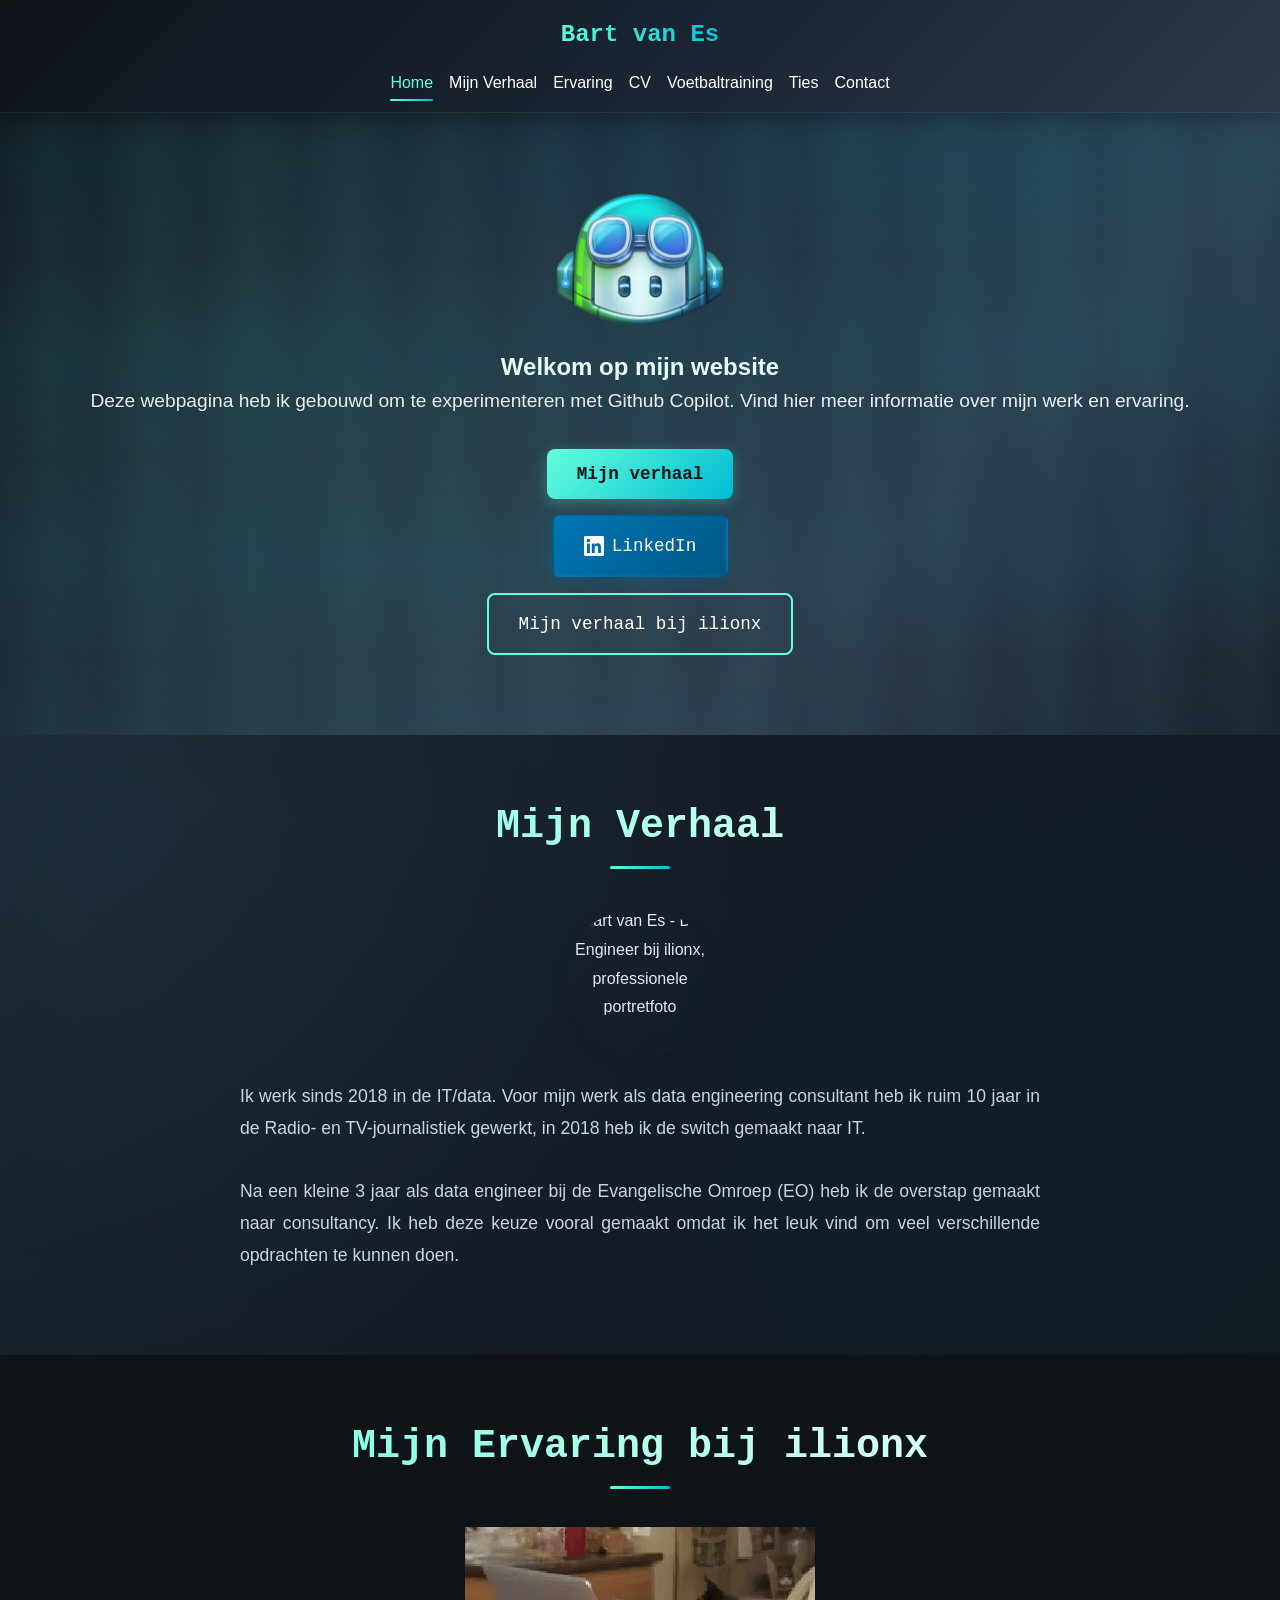
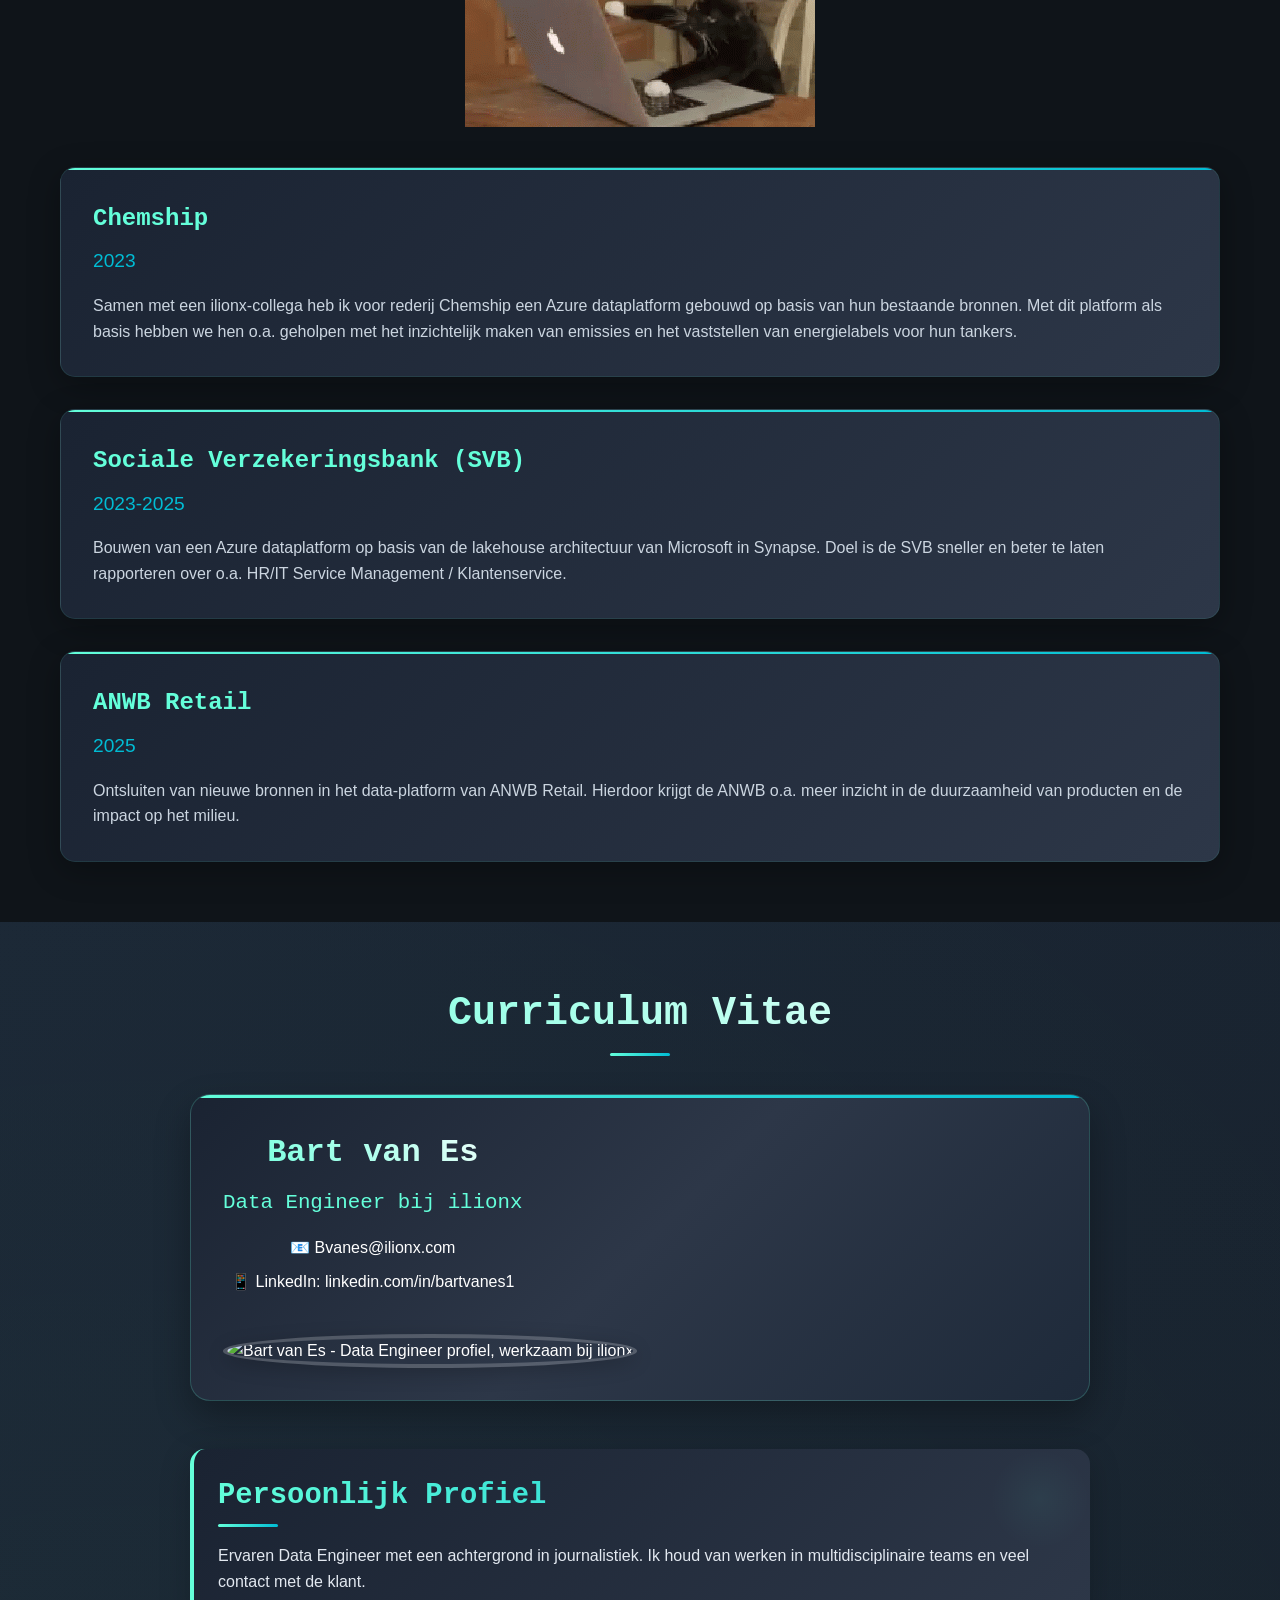
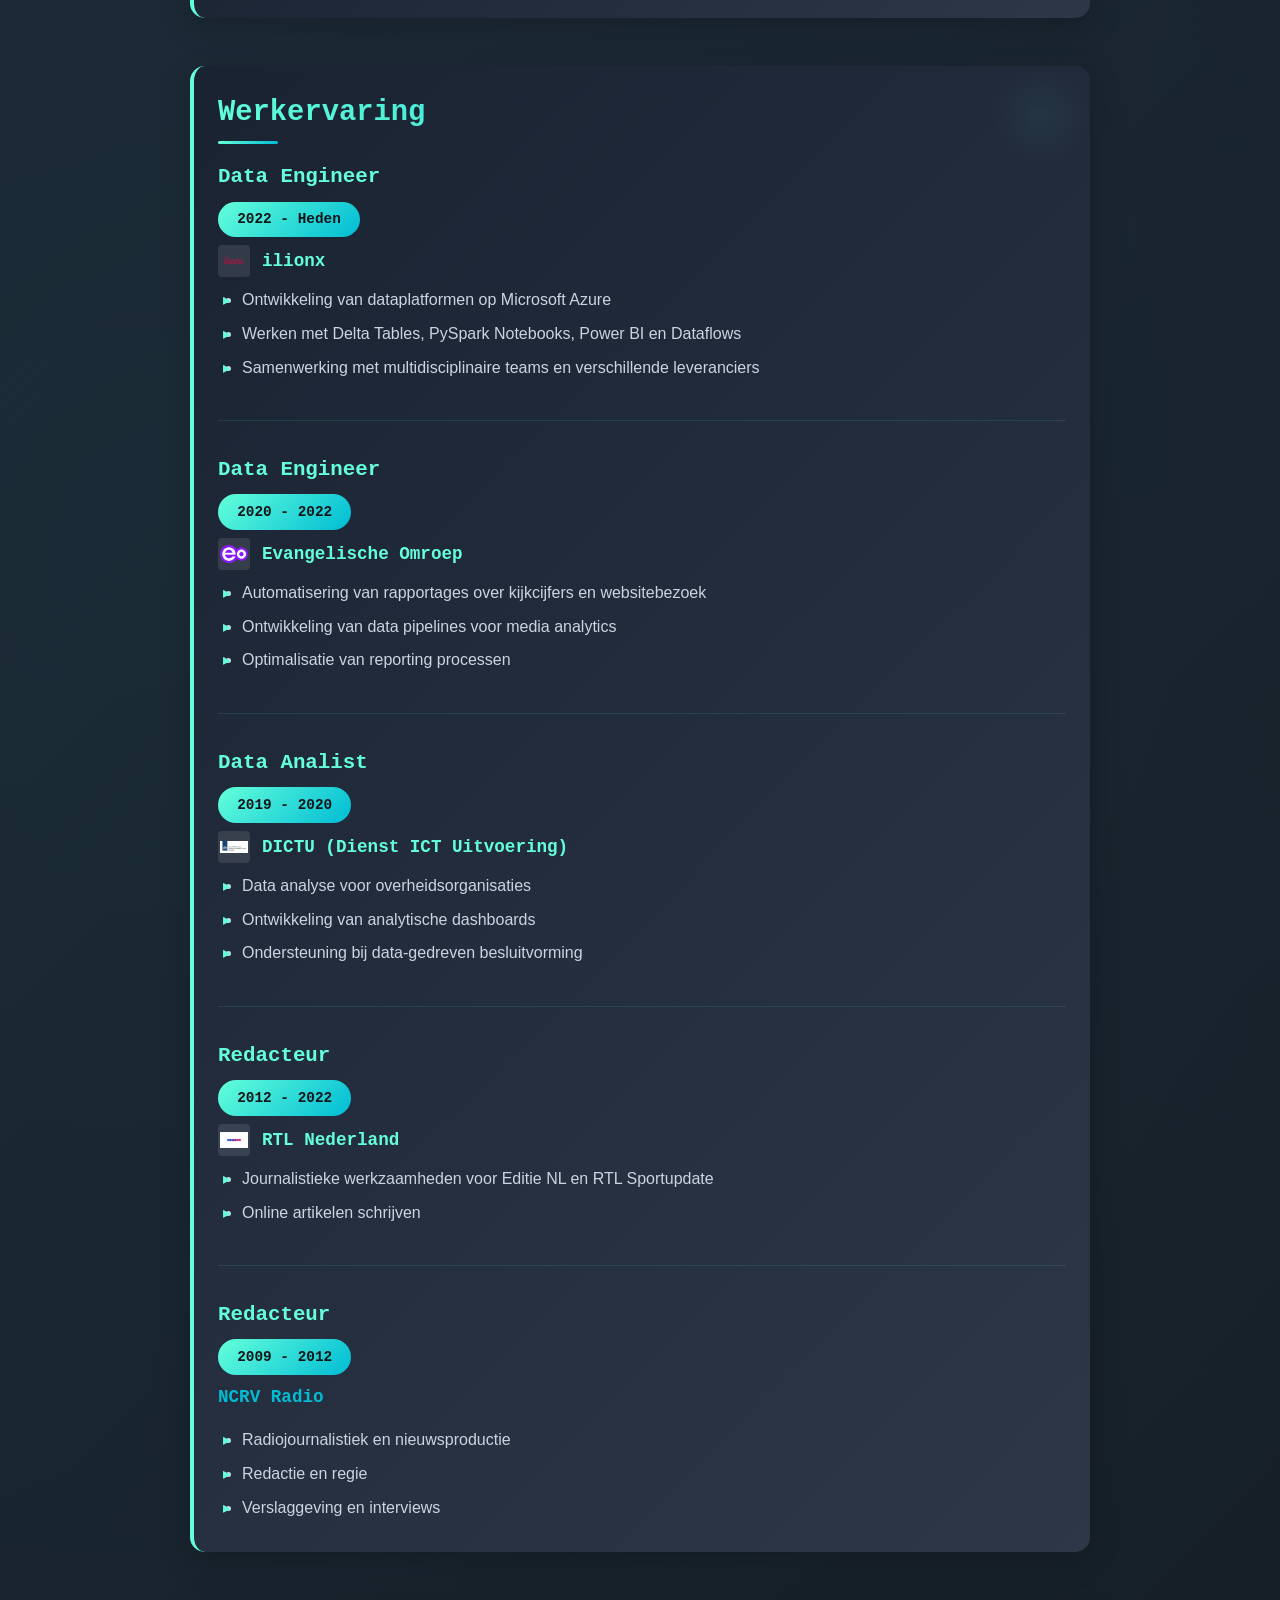
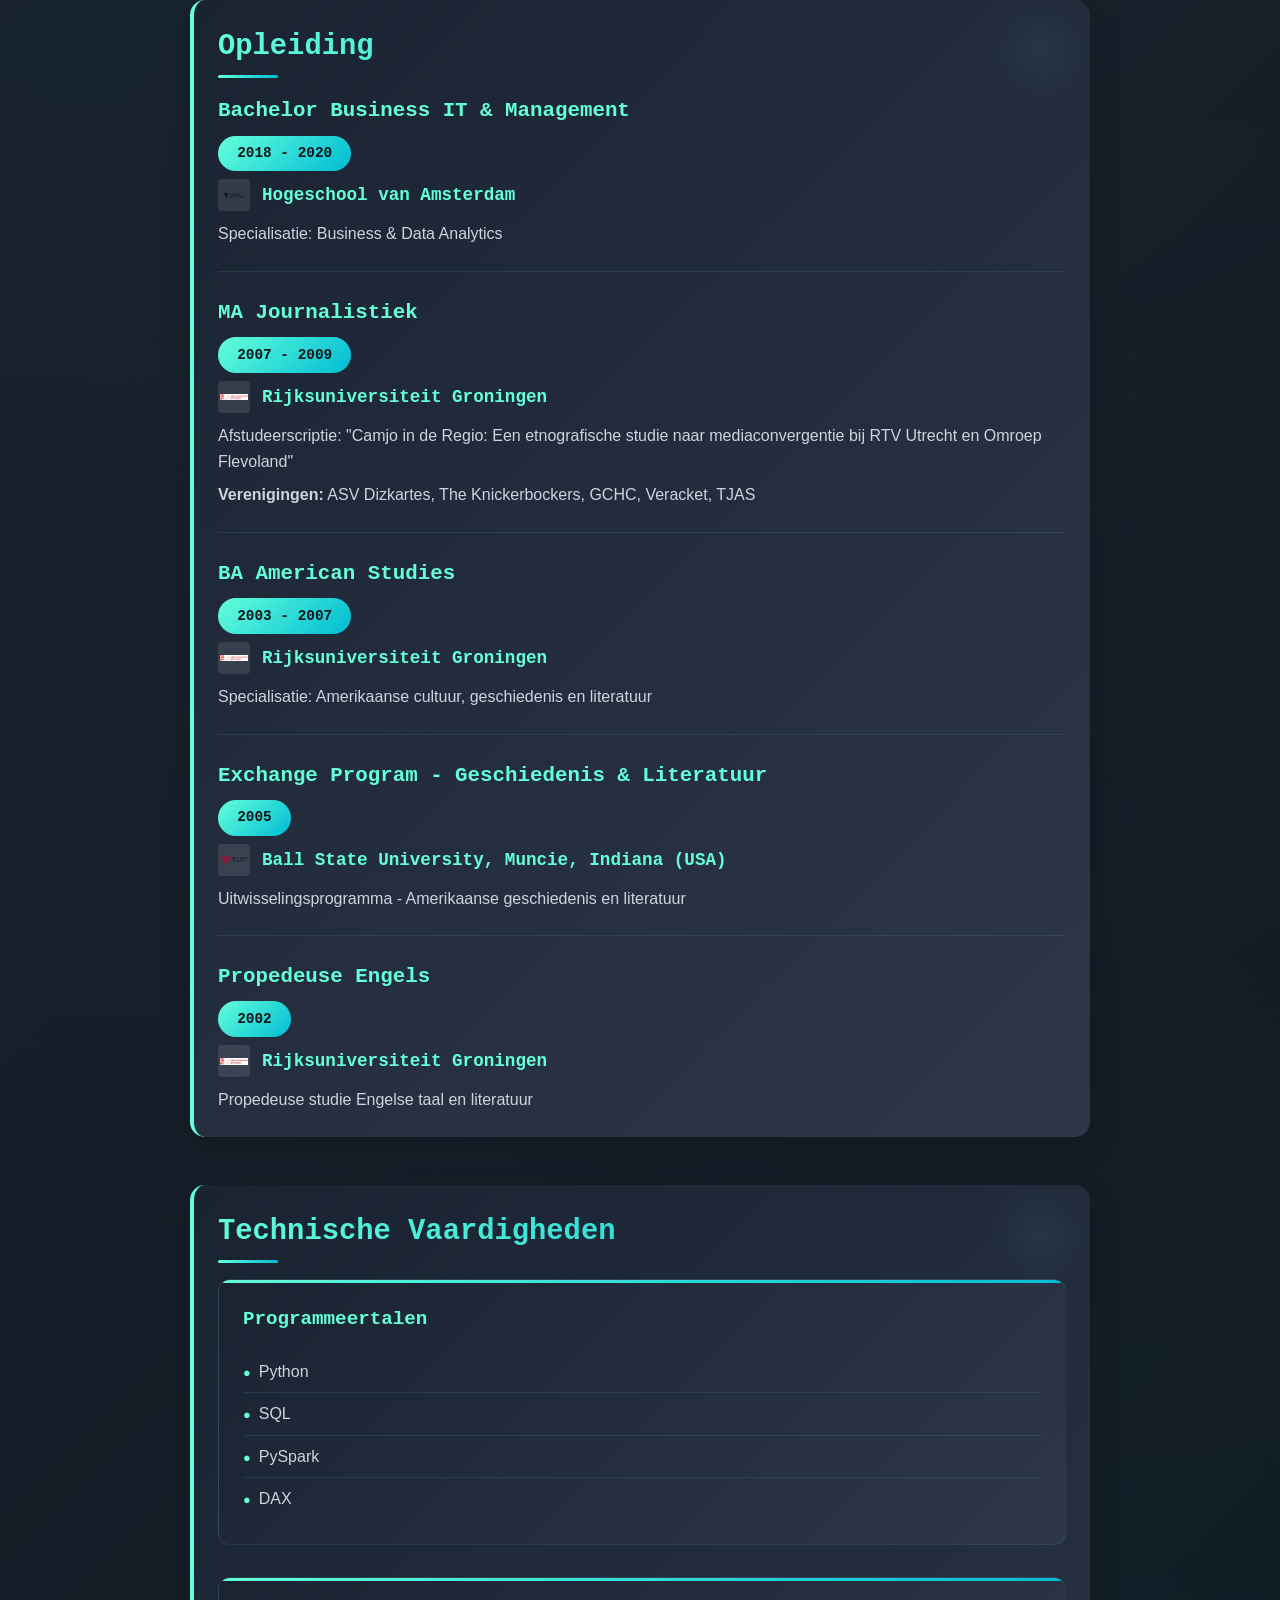
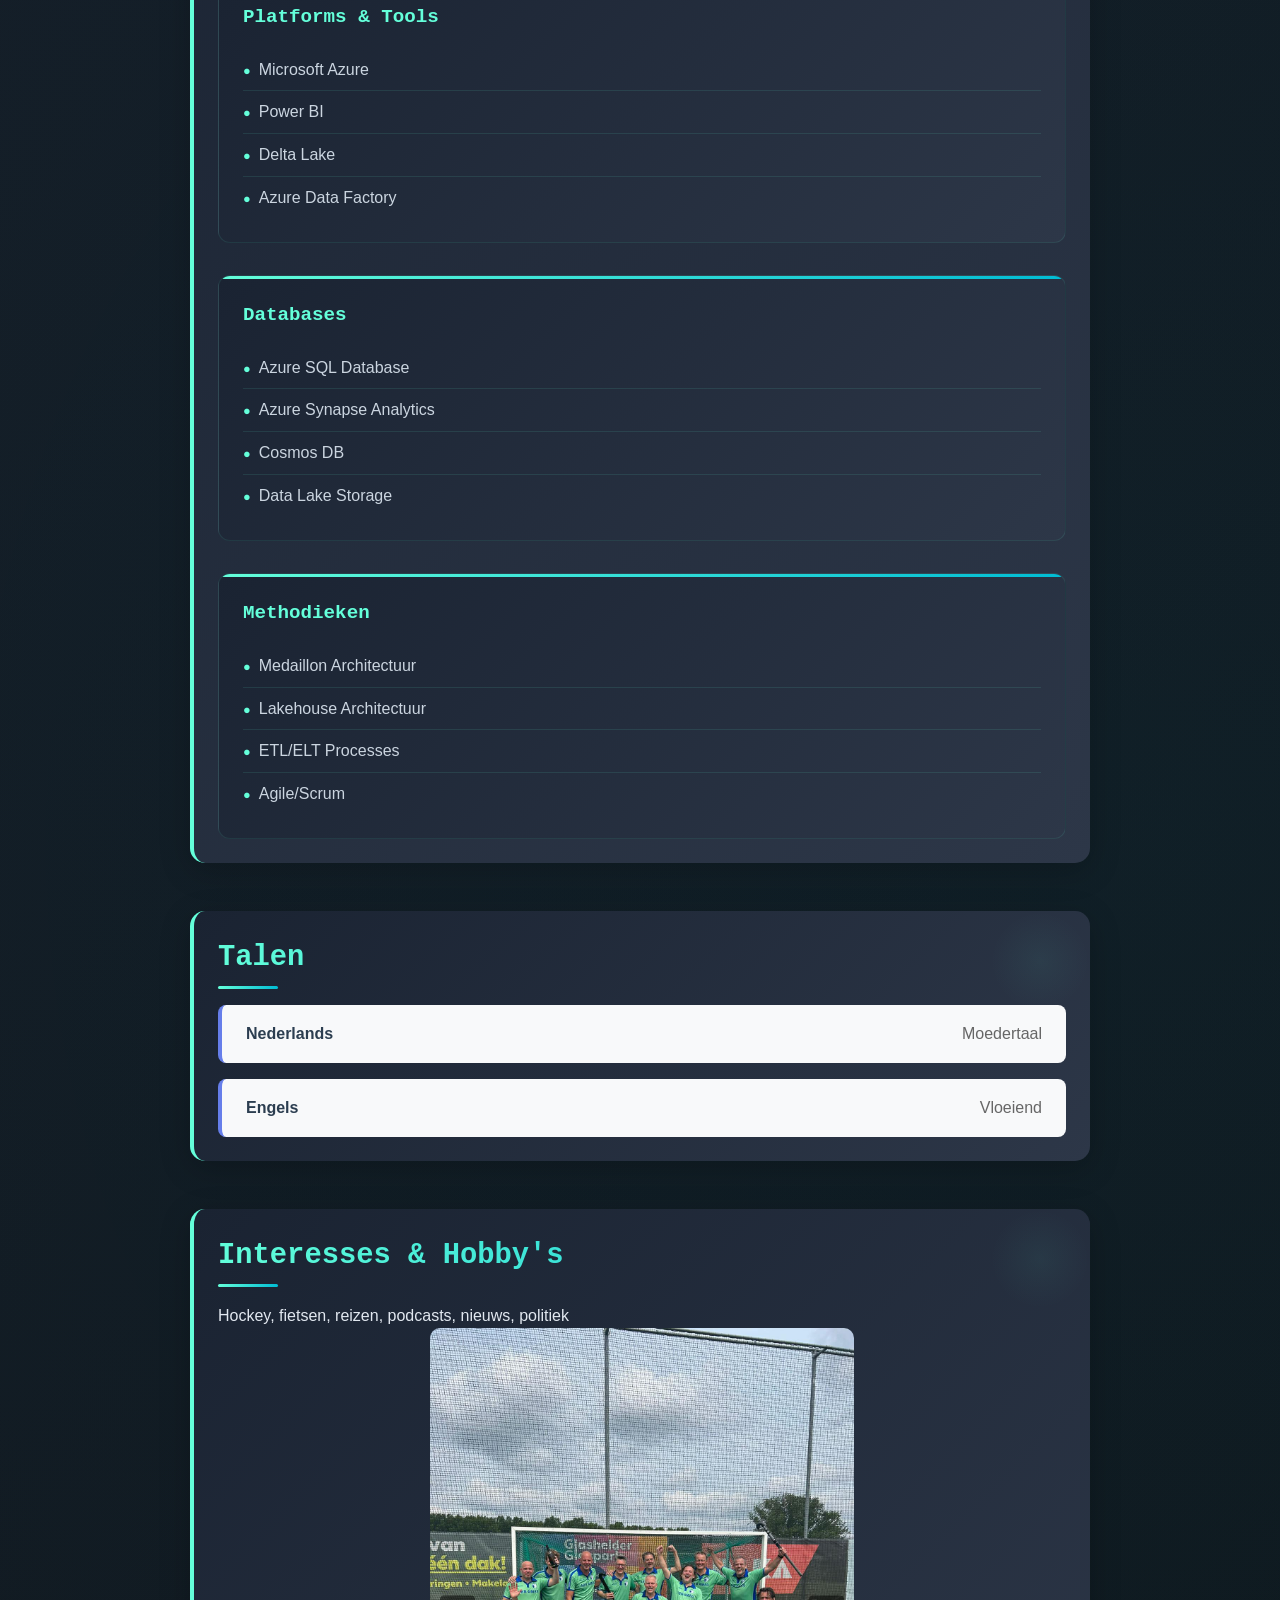
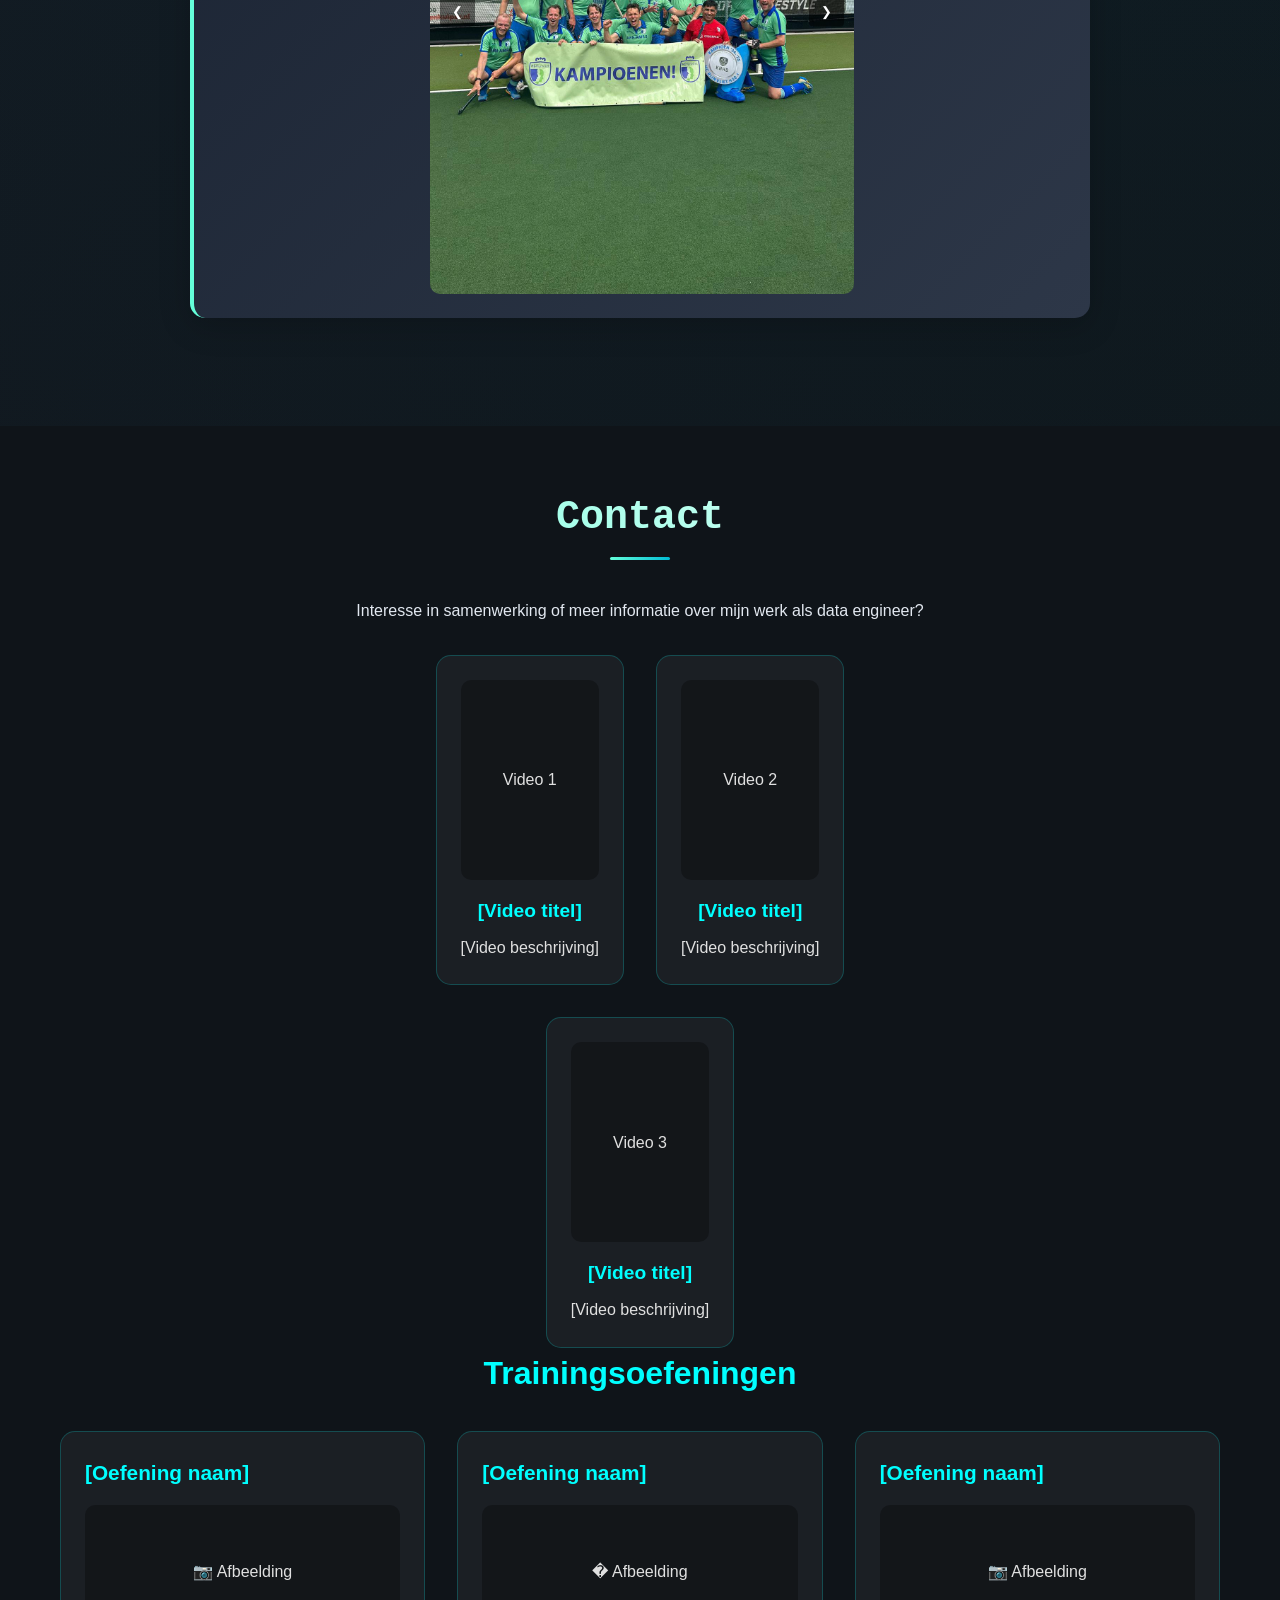
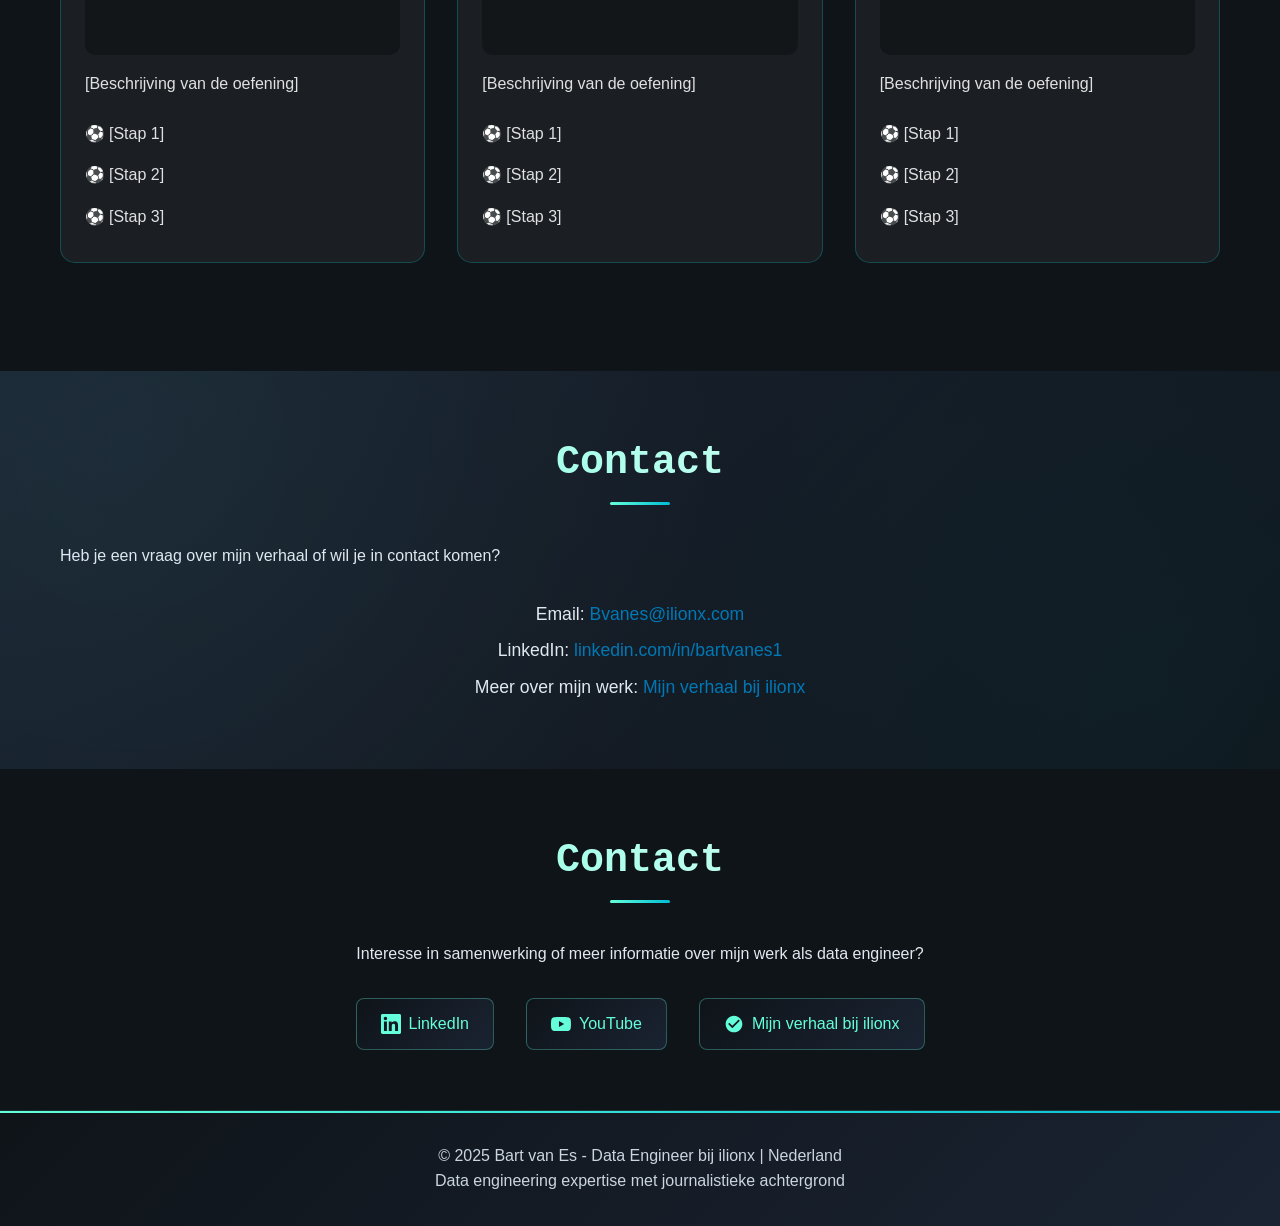
==== commit 1e82cef3: "check" ====
--- a/index.html
+++ b/index.html
@@ -67,6 +67,7 @@
                     <li><a href="#about">Mijn Verhaal</a></li>
                     <li><a href="#experience">Ervaring</a></li>
                     <li><a href="#resume">CV</a></li>
+                    <li><a href="voetbaltraining.html">Voetbaltraining</a></li>
                     <li><a href="games.html">Ties</a></li>
                     <li><a href="#contact">Contact</a></li>
                 </ul>
@@ -432,6 +433,94 @@
   moveSlide(1);
 }, 4000);
 </script>                                        
+                    </div>
+                </div>
+            </div>
+        </section>
+
+        <section id="contact" class="section">
+            <div class="container">
+                <h2>Contact</h2>
+                <div class="contact-content">
+                    <p>Interesse in samenwerking of meer informatie over mijn werk als data engineer?</p>
+                    <div class="contact-links">
+                        <!-- Voeg hier je video's toe -->
+                        <div class="video-card">
+                            <div class="video-placeholder">
+                                <!-- Embed video hier, bijvoorbeeld:
+                                <iframe width="100%" height="315" src="https://www.youtube.com/embed/VIDEO_ID" frameborder="0" allowfullscreen></iframe>
+                                -->
+                                <p>Video 1</p>
+                            </div>
+                            <h4>[Video titel]</h4>
+                            <p>[Video beschrijving]</p>
+                        </div>
+                        
+                        <div class="video-card">
+                            <div class="video-placeholder">
+                                <p>Video 2</p>
+                            </div>
+                            <h4>[Video titel]</h4>
+                            <p>[Video beschrijving]</p>
+                        </div>
+                        
+                        <div class="video-card">
+                            <div class="video-placeholder">
+                                <p>Video 3</p>
+                            </div>
+                            <h4>[Video titel]</h4>
+                            <p>[Video beschrijving]</p>
+                        </div>
+                    </div>
+                </div>
+
+                <!-- Training Exercises Section -->
+                <div class="training-exercises">
+                    <h3>Trainingsoefeningen</h3>
+                    <div class="exercise-grid">
+                        
+                        <div class="exercise-card">
+                            <h4>[Oefening naam]</h4>
+                            <div class="exercise-image">
+                                <!-- Voeg afbeelding toe:
+                                <img src="pad/naar/afbeelding.jpg" alt="Oefening beschrijving">
+                                -->
+                                <p>📷 Afbeelding</p>
+                            </div>
+                            <p>[Beschrijving van de oefening]</p>
+                            <ul>
+                                <li>[Stap 1]</li>
+                                <li>[Stap 2]</li>
+                                <li>[Stap 3]</li>
+                            </ul>
+                        </div>
+
+                        <div class="exercise-card">
+                            <h4>[Oefening naam]</h4>
+                            <div class="exercise-image">
+                                <p>� Afbeelding</p>
+                            </div>
+                            <p>[Beschrijving van de oefening]</p>
+                            <ul>
+                                <li>[Stap 1]</li>
+                                <li>[Stap 2]</li>
+                                <li>[Stap 3]</li>
+                            </ul>
+                        </div>
+
+                        <div class="exercise-card">
+                            <h4>[Oefening naam]</h4>
+                            <div class="exercise-image">
+                                <p>📷 Afbeelding</p>
+                            </div>
+                            <p>[Beschrijving van de oefening]</p>
+                            <ul>
+                                <li>[Stap 1]</li>
+                                <li>[Stap 2]</li>
+                                <li>[Stap 3]</li>
+                            </ul>
+                        </div>
+
                     </div>
                 </div>
             </div>
--- a/styles.css
+++ b/styles.css
@@ -1068,3 +1068,166 @@
         min-width: 100%;
     }
 }
+
+/* Voetbaltraining Section */
+#voetbaltraining {
+    background: linear-gradient(135deg, #1a1a2e 0%, #16213e 100%);
+}
+
+.training-intro {
+    text-align: center;
+    max-width: 800px;
+    margin: 0 auto 3rem;
+    font-size: 1.1rem;
+    color: #e0e0e0;
+}
+
+/* Video Section */
+.training-videos {
+    margin-bottom: 4rem;
+}
+
+.training-videos h3 {
+    color: #00ffff;
+    font-size: 2rem;
+    margin-bottom: 2rem;
+    text-align: center;
+}
+
+.video-grid {
+    display: grid;
+    grid-template-columns: repeat(auto-fit, minmax(300px, 1fr));
+    gap: 2rem;
+}
+
+.video-card {
+    background: rgba(255, 255, 255, 0.05);
+    border: 1px solid rgba(0, 255, 255, 0.2);
+    border-radius: 15px;
+    padding: 1.5rem;
+    transition: all 0.3s ease;
+}
+
+.video-card:hover {
+    transform: translateY(-5px);
+    border-color: rgba(0, 255, 255, 0.5);
+    box-shadow: 0 10px 30px rgba(0, 255, 255, 0.2);
+}
+
+.video-placeholder {
+    background: rgba(0, 0, 0, 0.3);
+    border-radius: 10px;
+    padding: 4rem 2rem;
+    text-align: center;
+    color: #888;
+    margin-bottom: 1rem;
+    min-height: 200px;
+    display: flex;
+    align-items: center;
+    justify-content: center;
+}
+
+.video-card h4 {
+    color: #00ffff;
+    margin-bottom: 0.5rem;
+    font-size: 1.2rem;
+}
+
+.video-card p {
+    color: #e0e0e0;
+    line-height: 1.6;
+}
+
+/* Training Exercises Section */
+.training-exercises {
+    margin-bottom: 3rem;
+}
+
+.training-exercises h3 {
+    color: #00ffff;
+    font-size: 2rem;
+    margin-bottom: 2rem;
+    text-align: center;
+}
+
+.exercise-grid {
+    display: grid;
+    grid-template-columns: repeat(auto-fit, minmax(300px, 1fr));
+    gap: 2rem;
+}
+
+.exercise-card {
+    background: rgba(255, 255, 255, 0.05);
+    border: 1px solid rgba(0, 255, 255, 0.2);
+    border-radius: 15px;
+    padding: 1.5rem;
+    transition: all 0.3s ease;
+}
+
+.exercise-card:hover {
+    transform: translateY(-5px);
+    border-color: rgba(0, 255, 255, 0.5);
+    box-shadow: 0 10px 30px rgba(0, 255, 255, 0.2);
+}
+
+.exercise-card h4 {
+    color: #00ffff;
+    margin-bottom: 1rem;
+    font-size: 1.3rem;
+}
+
+.exercise-image {
+    background: rgba(0, 0, 0, 0.3);
+    border-radius: 10px;
+    padding: 3rem 2rem;
+    text-align: center;
+    color: #888;
+    margin-bottom: 1rem;
+    min-height: 150px;
+    display: flex;
+    align-items: center;
+    justify-content: center;
+}
+
+.exercise-image img {
+    max-width: 100%;
+    height: auto;
+    border-radius: 10px;
+}
+
+.exercise-card p {
+    color: #e0e0e0;
+    line-height: 1.6;
+    margin-bottom: 1rem;
+}
+
+.exercise-card ul {
+    list-style: none;
+    padding-left: 0;
+}
+
+.exercise-card ul li {
+    color: #e0e0e0;
+    padding: 0.5rem 0;
+    padding-left: 1.5rem;
+    position: relative;
+}
+
+.exercise-card ul li:before {
+    content: "⚽";
+    position: absolute;
+    left: 0;
+}
+
+/* Responsive Design for Training Section */
+@media (max-width: 768px) {
+    .video-grid,
+    .exercise-grid {
+        grid-template-columns: 1fr;
+    }
+    
+    .training-videos h3,
+    .training-exercises h3 {
+        font-size: 1.5rem;
+    }
+}
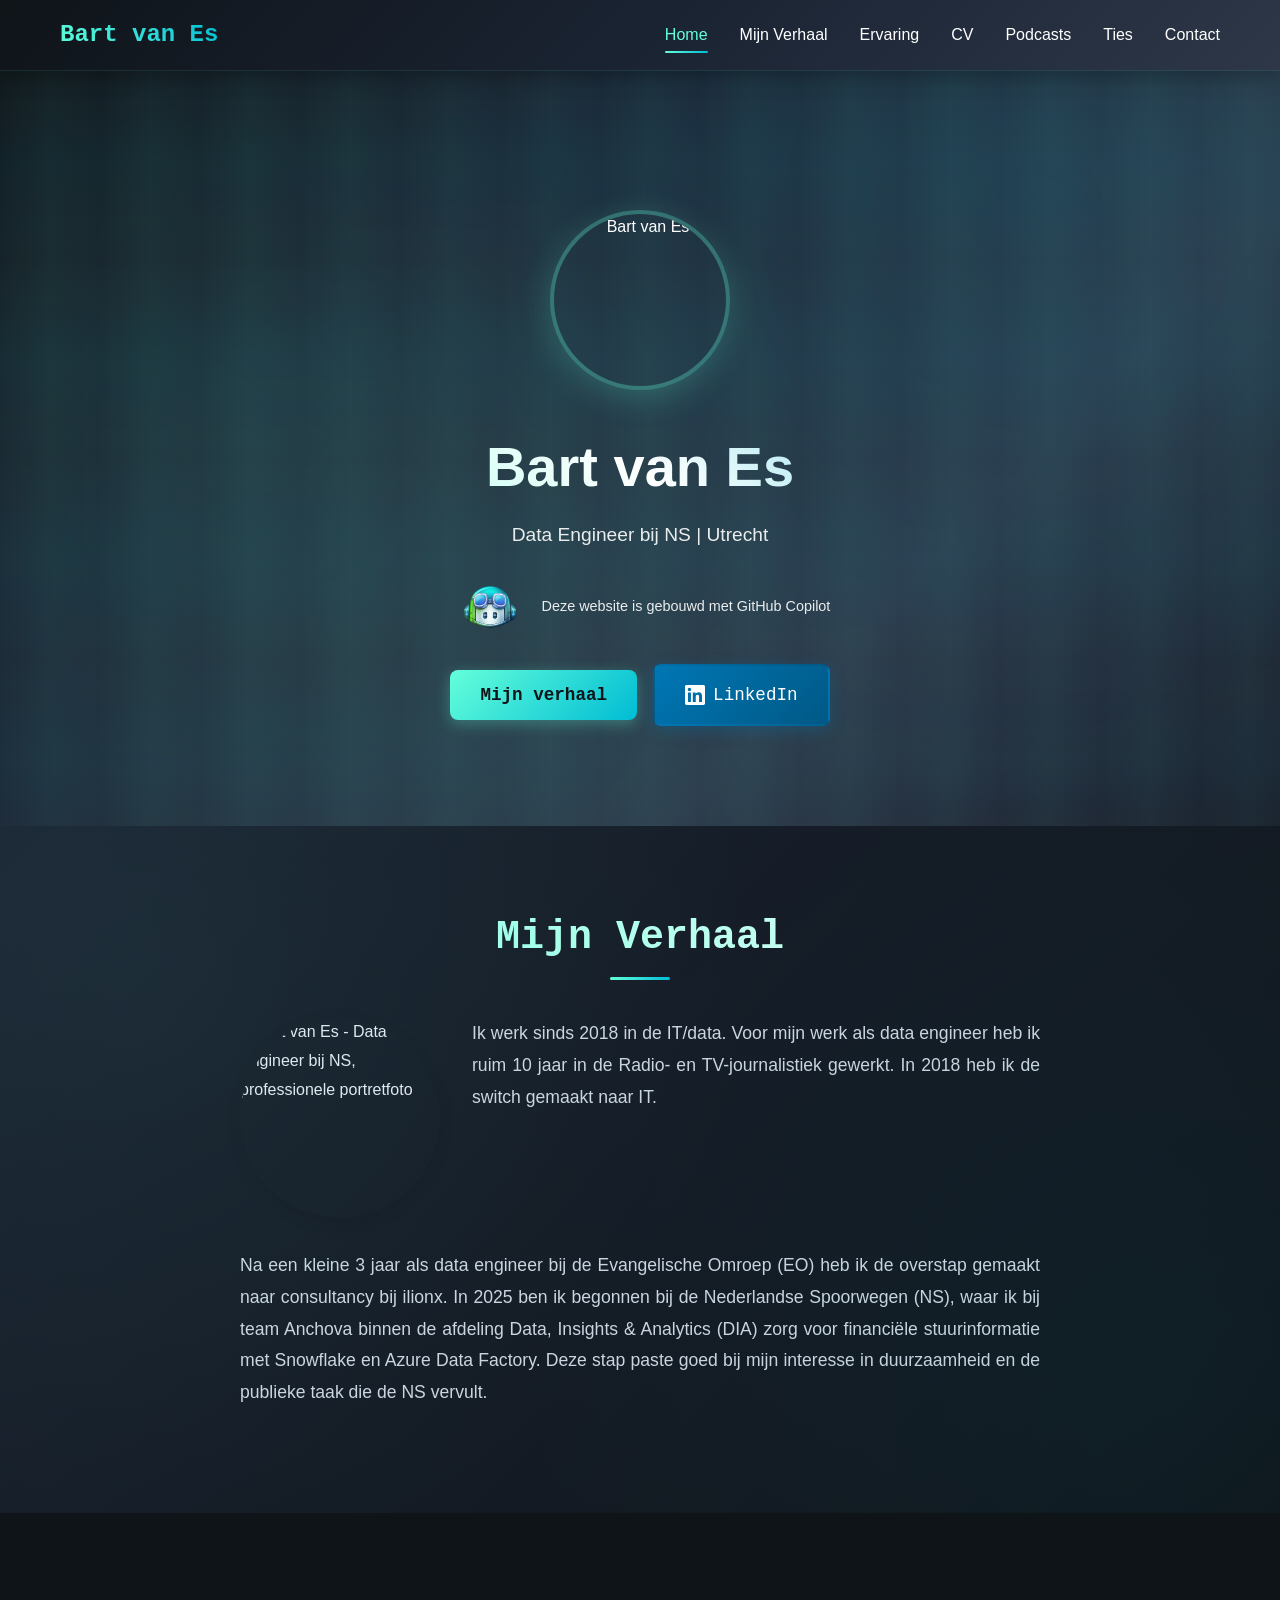
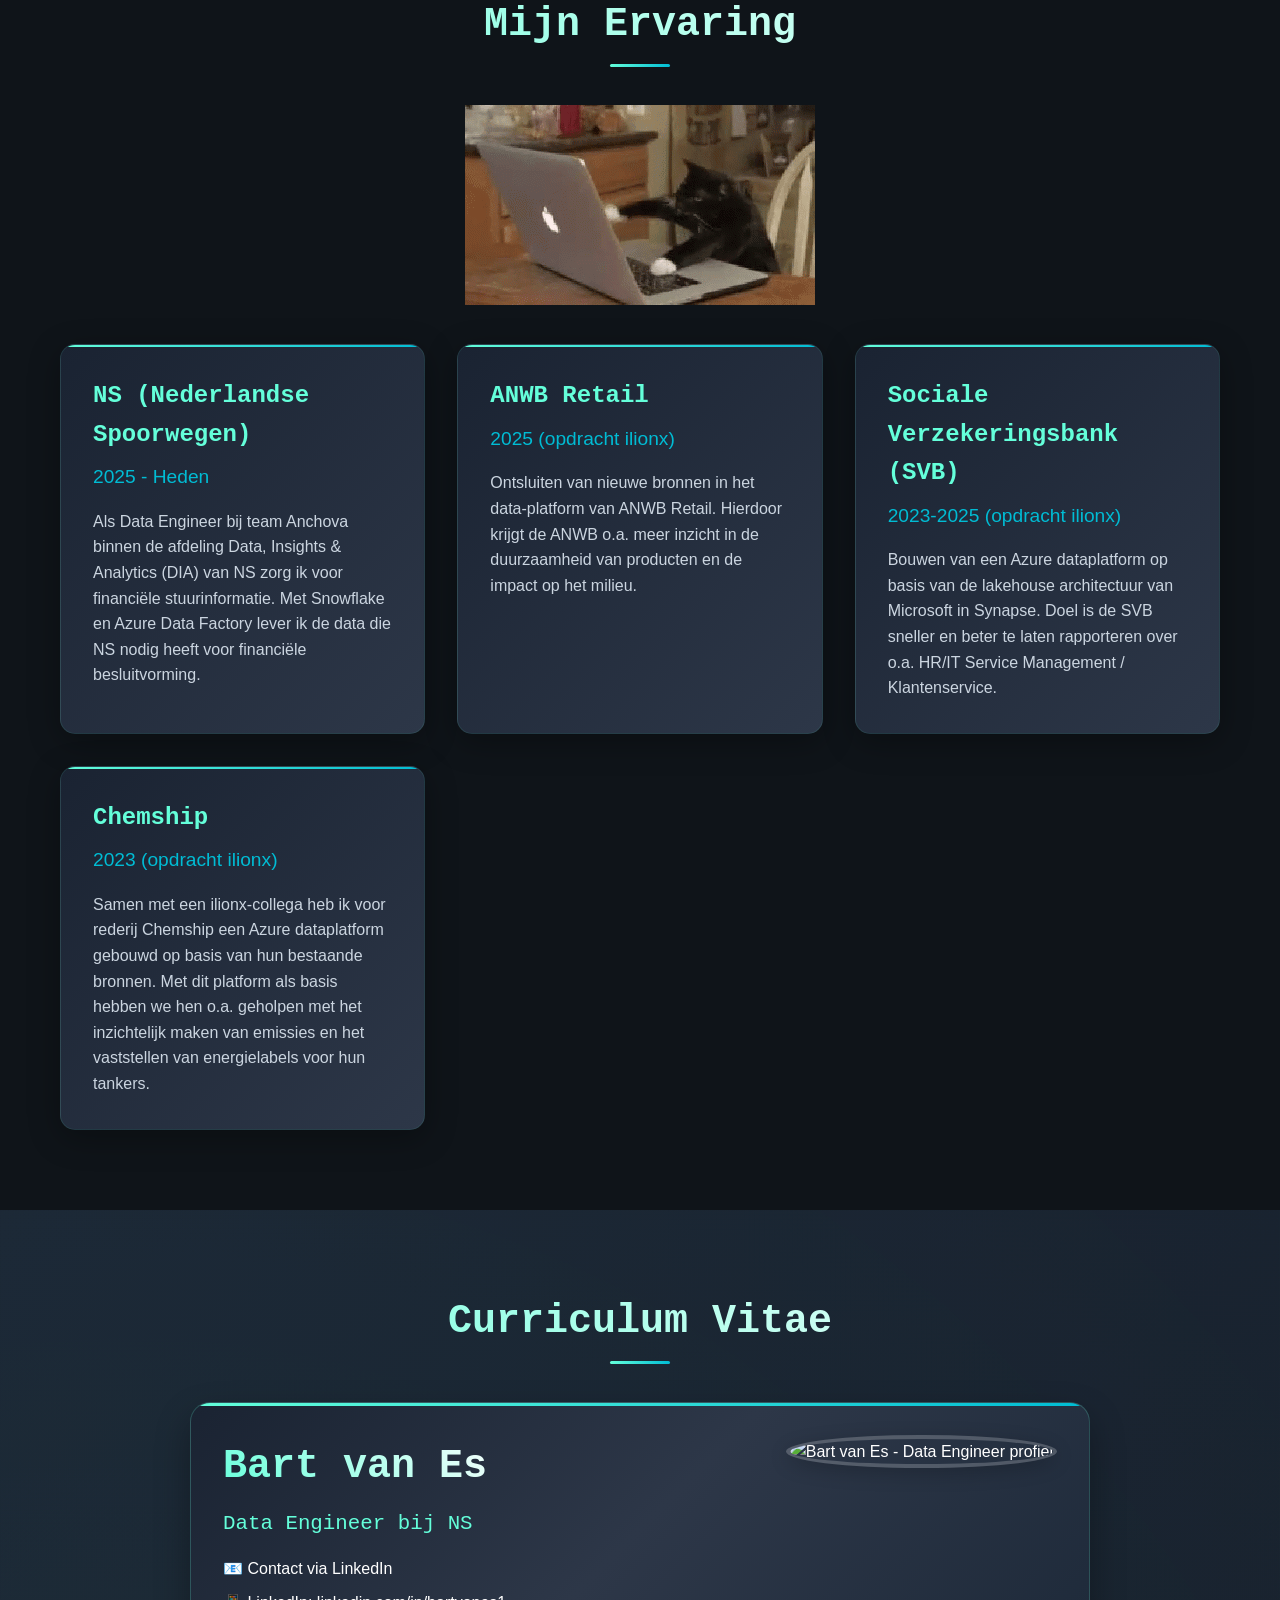
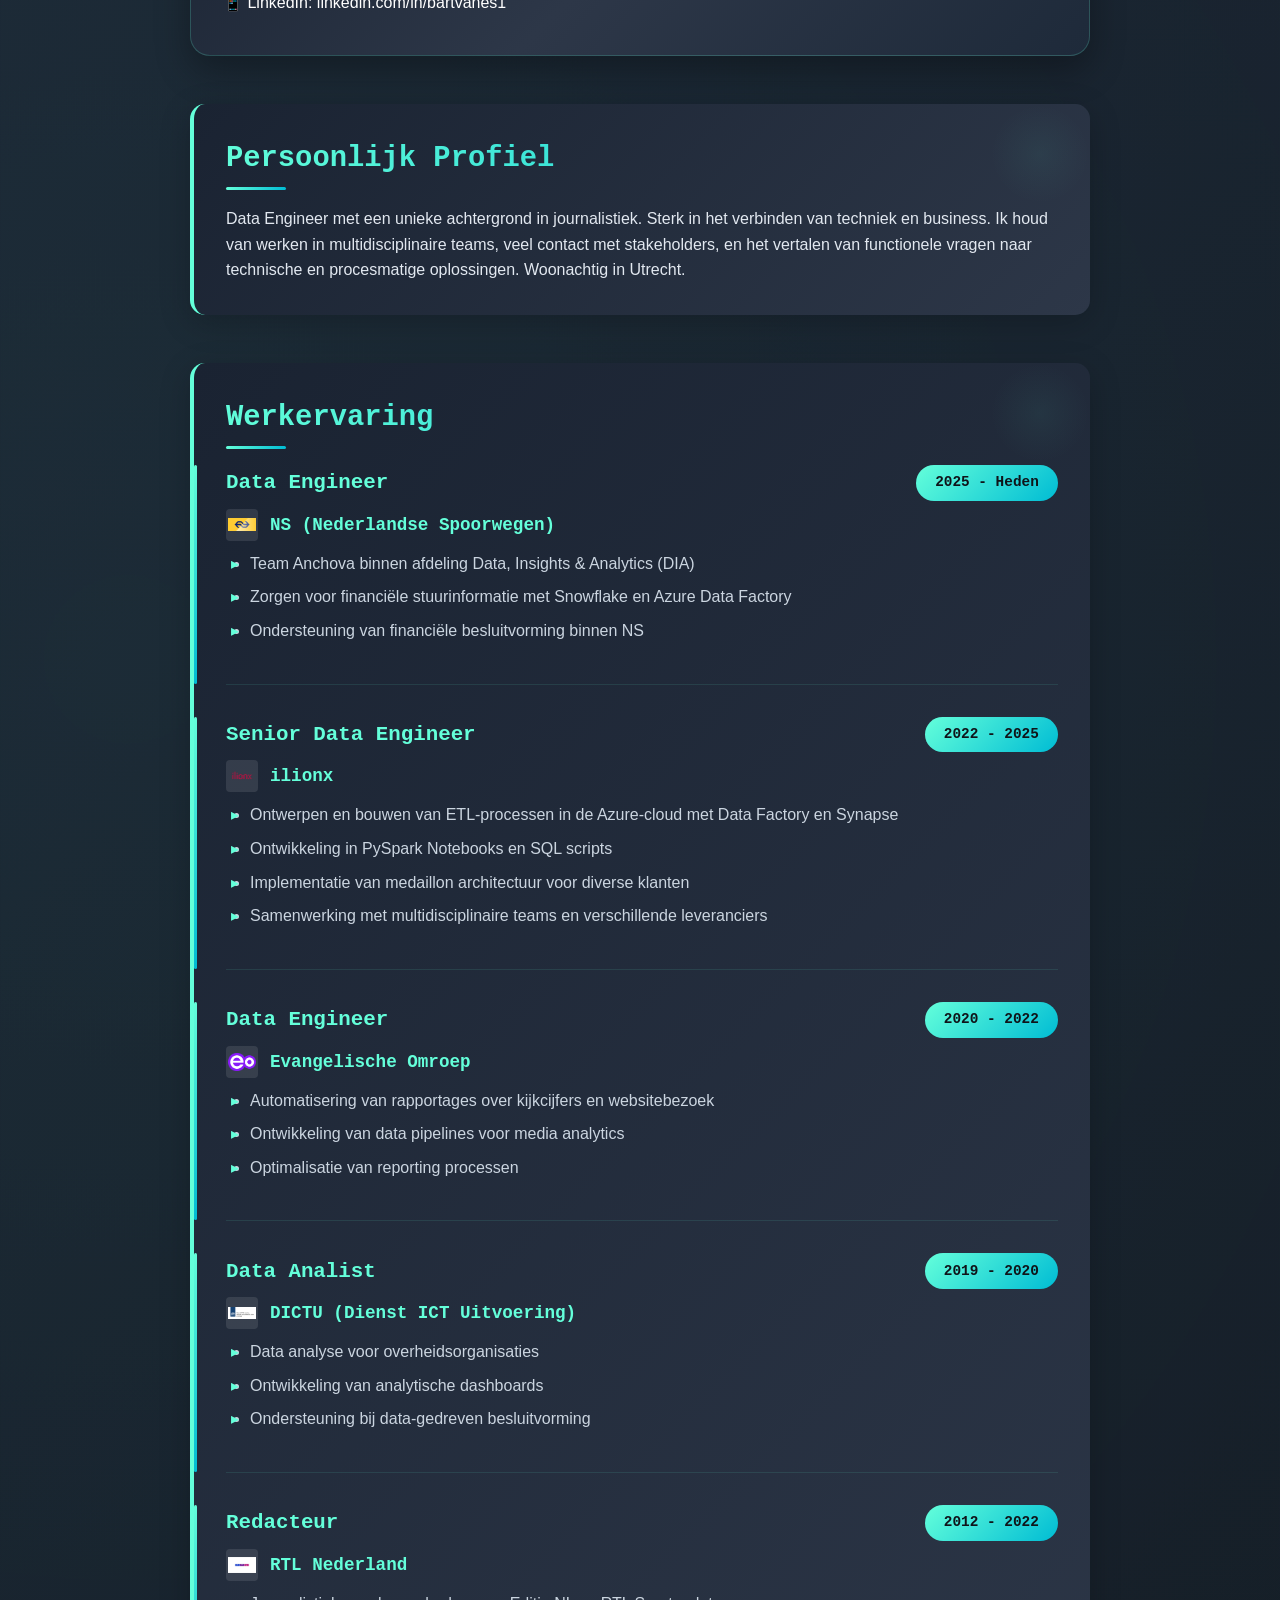
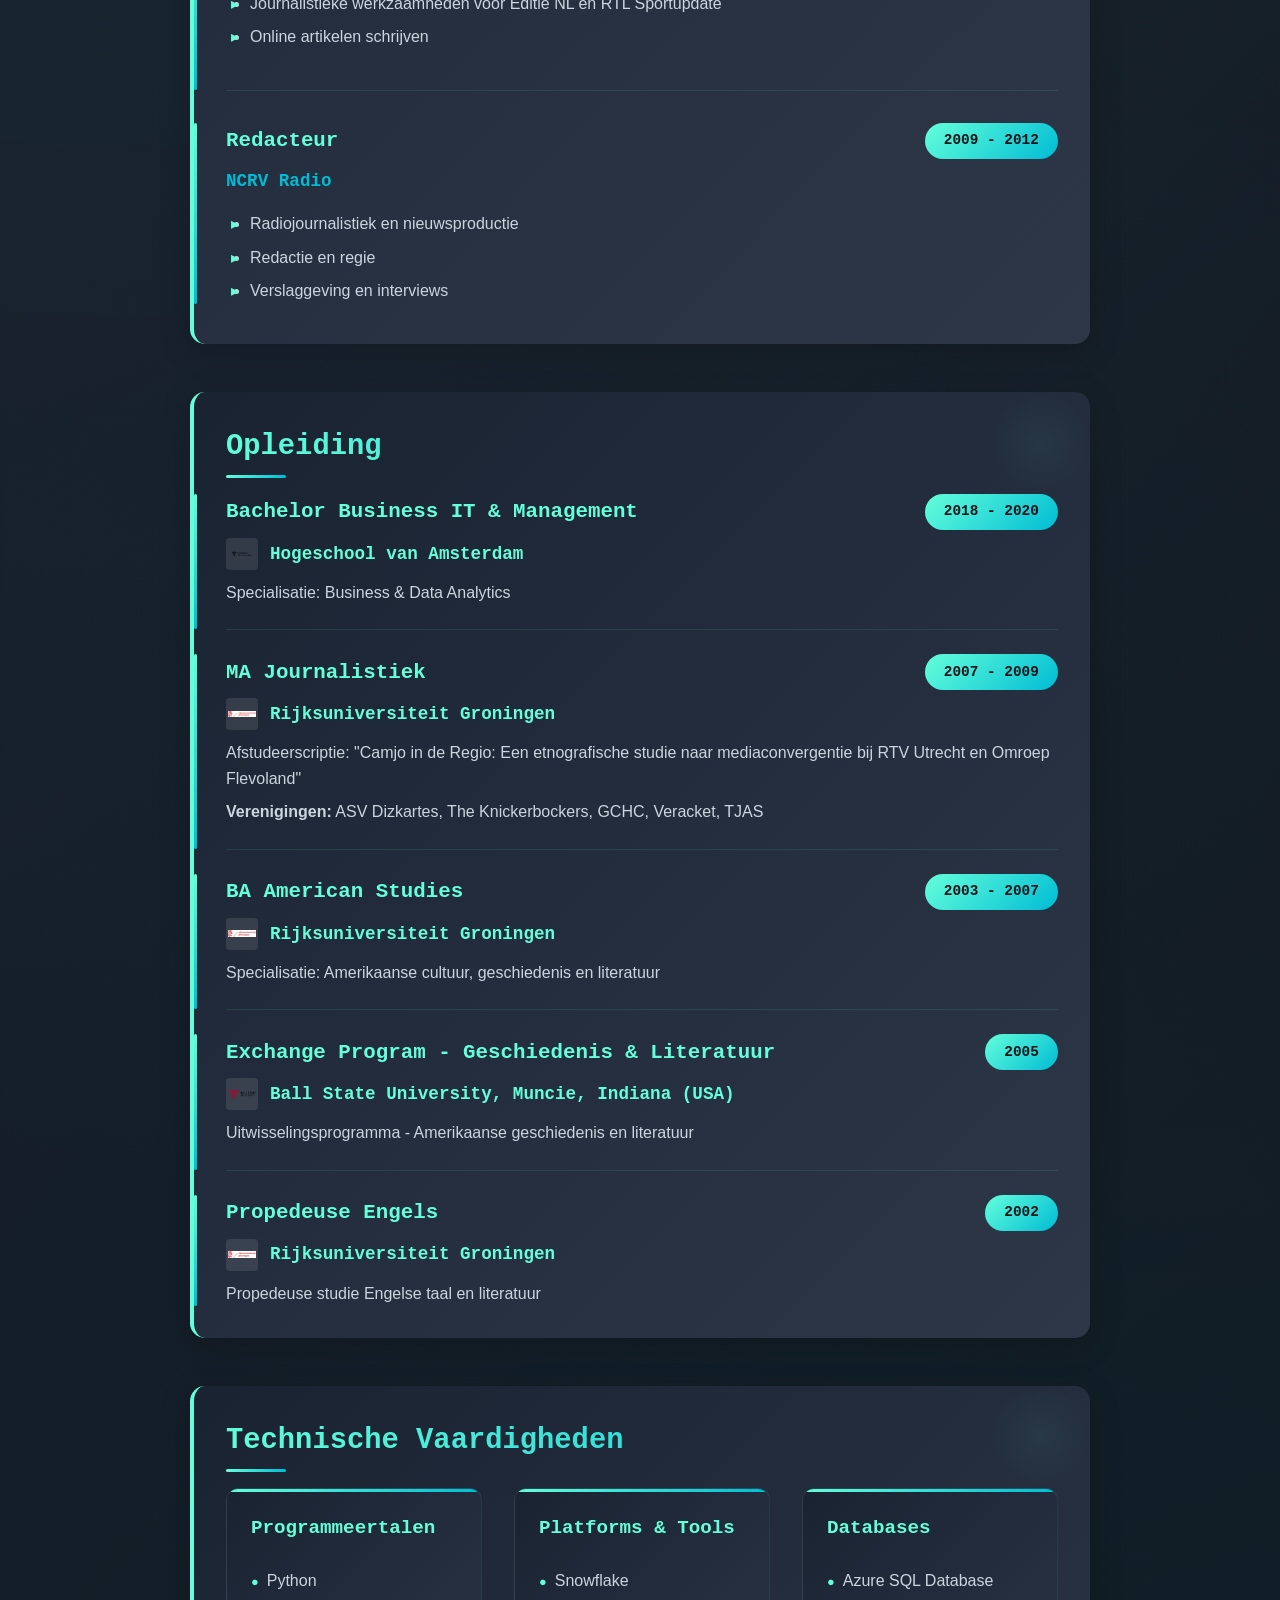
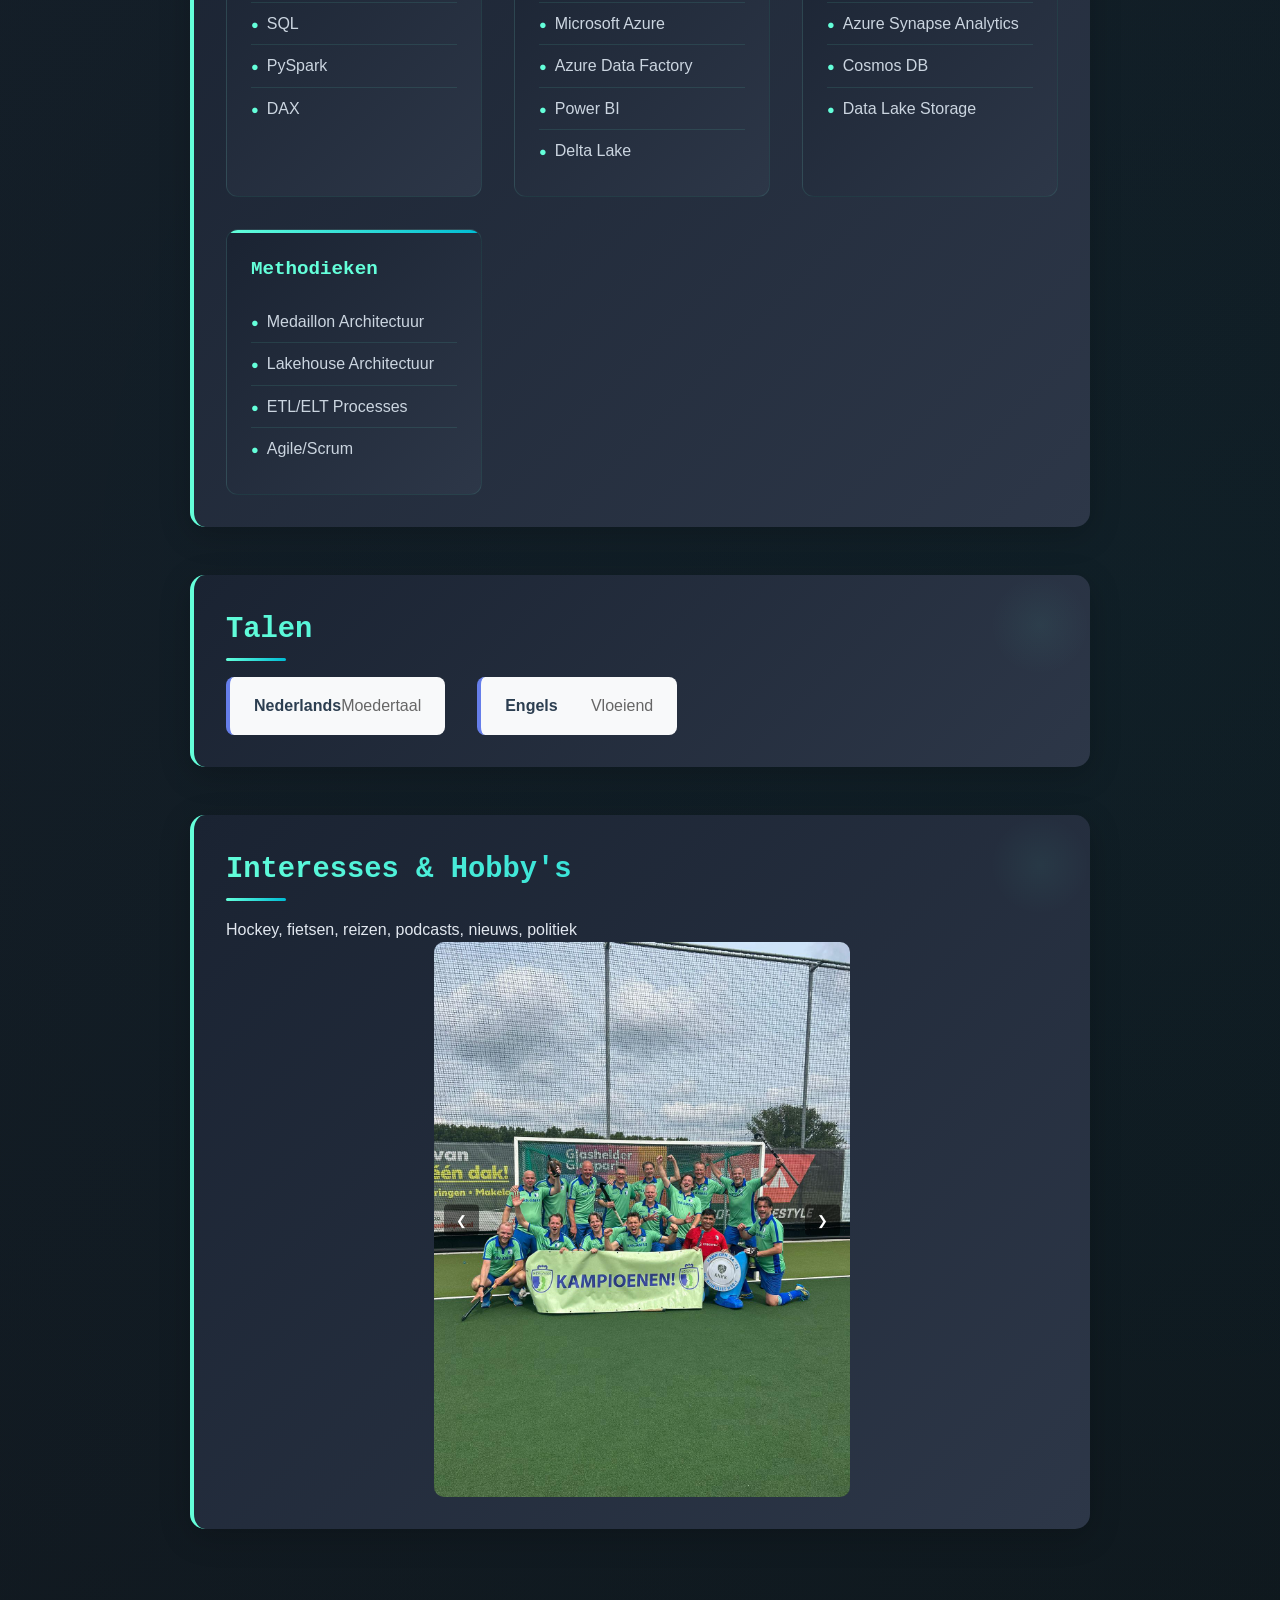
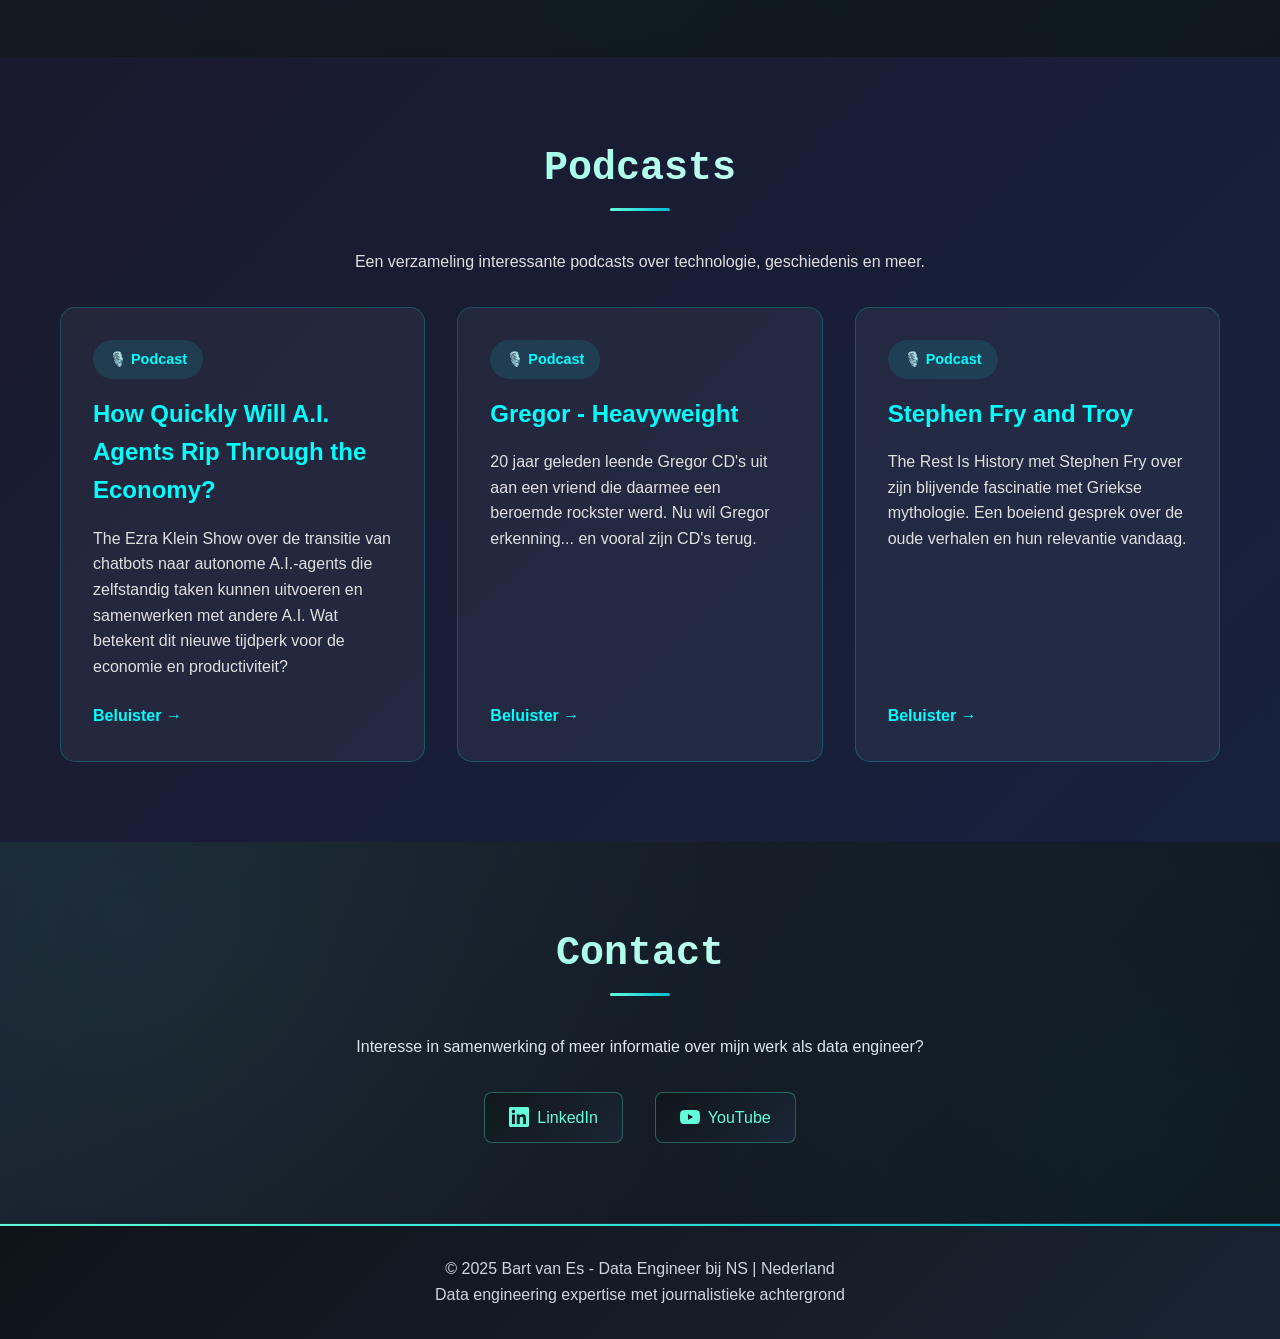
==== commit dbfd3e07: "changes" ====
--- a/index.html
+++ b/index.html
@@ -3,23 +3,23 @@
 <head>
     <meta charset="UTF-8">
     <meta name="viewport" content="width=device-width, initial-scale=1.0">
-    <title>Bart van Es - Data Engineer bij ilionx | Data Analist Nederland</title>
-    <meta name="description" content="Data engineer/analist met journalistieke achtergrond. Bart van Es werkt bij ilionx en combineert onderzoeksvaardigheden uit de journalistiek met data engineering expertise.">
-    <meta name="keywords" content="data engineer, data analist, ilionx, journalistiek, nederland, bart van es, data engineering, analytics, business intelligence">
+    <title>Bart van Es - Data Engineer bij NS | Snowflake & Azure Data Factory</title>
+    <meta name="description" content="Data engineer/analist met journalistieke achtergrond. Bart van Es werkt bij NS en combineert onderzoeksvaardigheden uit de journalistiek met data engineering expertise.">
+    <meta name="keywords" content="data engineer, data analist, de ns, ns, nederlandse spoorwegen, snowflake, azure data factory, journalistiek, nederland, bart van es, data engineering, analytics, business intelligence">
     <meta name="author" content="Bart van Es">
     <meta name="robots" content="index, follow">
     
     <!-- Open Graph / Facebook -->
     <meta property="og:type" content="website">
     <meta property="og:url" content="https://bartvanes.nl/">
-    <meta property="og:title" content="Bart van Es - Data Engineer bij ilionx">
+    <meta property="og:title" content="Bart van Es - Data Engineer bij NS">
     <meta property="og:description" content="Data engineer/analist met journalistieke achtergrond. Expertise in data engineering en analytics.">
     <meta property="og:image" content="https://bartvanes.nl/logos/social-preview.jpg">
     
     <!-- Twitter -->
     <meta property="twitter:card" content="summary_large_image">
     <meta property="twitter:url" content="https://bartvanes.nl/">
-    <meta property="twitter:title" content="Bart van Es - Data Engineer bij ilionx">
+    <meta property="twitter:title" content="Bart van Es - Data Engineer bij NS">
     <meta property="twitter:description" content="Data engineer/analist met journalistieke achtergrond. Expertise in data engineering en analytics.">
     <meta property="twitter:image" content="https://bartvanes.nl/logos/social-preview.jpg">
     
@@ -32,7 +32,7 @@
       "jobTitle": "Data Engineer",
       "worksFor": {
         "@type": "Organization",
-        "name": "ilionx"
+        "name": "NS (Nederlandse Spoorwegen)"
       },
       "alumniOf": [
         {
@@ -47,8 +47,7 @@
       "url": "https://bartvanes.nl",
       "sameAs": [
         "https://www.linkedin.com/in/bartvanes1",
-        "https://www.youtube.com/@journalistbart",
-        "https://werkenbij.ilionx.com/ervaringen/bart-van-es/"
+        "https://www.youtube.com/@journalistbart"
       ]
     }
     </script>
@@ -67,7 +66,7 @@
                     <li><a href="#about">Mijn Verhaal</a></li>
                     <li><a href="#experience">Ervaring</a></li>
                     <li><a href="#resume">CV</a></li>
-                    <li><a href="voetbaltraining.html">Voetbaltraining</a></li>
+                    <li><a href="#podcasts">Podcasts</a></li>
                     <li><a href="games.html">Ties</a></li>
                     <li><a href="#contact">Contact</a></li>
                 </ul>
@@ -78,13 +77,13 @@
     <main>
         <section id="home" class="hero">
             <div class="hero-content">
-                <div style="text-align:center;">
-                <img src="logos/GitHub-Copilot-logo-1040x650.png"
-                alt="GitHub Copilot"
-                style="width:20%; height:auto;">
-                </div>
-                <h1>Welkom op mijn website</h1>
-                <p>Deze webpagina heb ik gebouwd om te experimenteren met Github Copilot. Vind hier meer informatie over mijn werk en ervaring.</p>
+                <img src="https://werkenbij.ilionx.com/media/lk1hqaio/bart-van-es.webp?width=200&v=1db40d395db0e80" alt="Bart van Es" class="hero-profile-photo">
+                <h1>Bart van Es</h1>
+                <p class="hero-subtitle">Data Engineer bij NS | Utrecht</p>
+                <p style="font-size: 0.9rem; opacity: 0.8; margin-top: 1.5rem;">
+                    <img src="logos/GitHub-Copilot-logo-1040x650.png" alt="GitHub Copilot" style="width: 80px; height: auto; vertical-align: middle; margin-right: 8px;">
+                    Deze website is gebouwd met GitHub Copilot
+                </p>
                 <div class="hero-buttons">
                     <button class="cta-button" onclick="scrollToSection('about')">Mijn verhaal</button>
                     <a href="https://www.linkedin.com/in/bartvanes1" target="_blank" class="linkedin-button">
@@ -93,11 +92,8 @@
                         </svg>
                         LinkedIn
                     </a>
-                    <a href="https://werkenbij.ilionx.com/ervaringen/bart-van-es/" target="_blank" class="ilionx-button">
-                        Mijn verhaal bij ilionx
-                    </a>
                 </div>
-            </div>
+            </img>
         </section>
 
         <section id="about" class="section">
@@ -105,39 +101,45 @@
                 <h2>Mijn Verhaal</h2>
                 <div class="story-content">
                     <div class="profile-section">
-                        <img src="https://werkenbij.ilionx.com/media/lk1hqaio/bart-van-es.webp?width=200&v=1db40d395db0e80" alt="Bart van Es - Data Engineer bij ilionx, professionele portretfoto" class="profile-photo">
+                        <img src="https://werkenbij.ilionx.com/media/lk1hqaio/bart-van-es.webp?width=200&v=1db40d395db0e80" alt="Bart van Es - Data Engineer bij NS, professionele portretfoto" class="profile-photo">
                         <div class="profile-text">
-                            <p>Ik werk sinds 2018 in de IT/data. Voor mijn werk als data engineering consultant heb ik ruim 10 jaar in de Radio- en TV-journalistiek gewerkt, in 2018 heb ik de switch gemaakt naar IT.</p>
-                        </div>
-                    </div>
-                    <p>Na een kleine 3 jaar als data engineer bij de Evangelische Omroep (EO) heb ik de overstap gemaakt naar consultancy. Ik heb deze keuze vooral gemaakt omdat ik het leuk vind om veel verschillende opdrachten te kunnen doen.</p>
+                            <p>Ik werk sinds 2018 in de IT/data. Voor mijn werk als data engineer heb ik ruim 10 jaar in de Radio- en TV-journalistiek gewerkt. In 2018 heb ik de switch gemaakt naar IT.</p>
+                        </div>
+                    </div>
+                    <p>Na een kleine 3 jaar als data engineer bij de Evangelische Omroep (EO) heb ik de overstap gemaakt naar consultancy bij ilionx. In 2025 ben ik begonnen bij de Nederlandse Spoorwegen (NS), waar ik bij team Anchova binnen de afdeling Data, Insights & Analytics (DIA) zorg voor financiële stuurinformatie met Snowflake en Azure Data Factory. Deze stap paste goed bij mijn interesse in duurzaamheid en de publieke taak die de NS vervult.</p>
                 </div>
             </div>
         </section>
 
         <section id="experience" class="section">
             <div class="container">
-                <h2>Mijn Ervaring bij ilionx</h2>
+                <h2>Mijn Ervaring</h2>
                         <div style="text-align:center;">
         <img src="gifs/cat-pc.gif" alt="work work work" style="max-width:100%; height:auto;">
         </div>
                 <div class="experience-grid">
                     <div class="experience-card">
-                        <h3>Chemship</h3>
-                        <h4>2023</h4>
-                        <p>Samen met een ilionx-collega heb ik voor rederij Chemship een Azure dataplatform gebouwd op basis van hun bestaande bronnen. Met dit platform als basis hebben we hen o.a. geholpen met het inzichtelijk maken van emissies en het vaststellen van energielabels voor hun tankers.</p>
+                        <h3>NS (Nederlandse Spoorwegen)</h3>
+                        <h4>2025 - Heden</h4>
+                        <p>Als Data Engineer bij team Anchova binnen de afdeling Data, Insights & Analytics (DIA) van NS zorg ik voor financiële stuurinformatie. Met Snowflake en Azure Data Factory lever ik de data die NS nodig heeft voor financiële besluitvorming.</p>
+                    </div>
+                    
+                    <div class="experience-card">
+                        <h3>ANWB Retail</h3>
+                        <h4>2025 (opdracht ilionx)</h4>
+                        <p>Ontsluiten van nieuwe bronnen in het data-platform van ANWB Retail. Hierdoor krijgt de ANWB o.a. meer inzicht in de duurzaamheid van producten en de impact op het milieu.</p>
                     </div>
                     
                     <div class="experience-card">
                         <h3>Sociale Verzekeringsbank (SVB)</h3>
-                        <h4>2023-2025</h4>
+                        <h4>2023-2025 (opdracht ilionx)</h4>
                         <p>Bouwen van een Azure dataplatform op basis van de lakehouse architectuur van Microsoft in Synapse. Doel is de SVB sneller en beter te laten rapporteren over o.a. HR/IT Service Management / Klantenservice.</p>
                     </div>
                     
                     <div class="experience-card">
-                        <h3>ANWB Retail</h3>
-                        <h4>2025</h4>
-                        <p>Ontsluiten van nieuwe bronnen in het data-platform van ANWB Retail. Hierdoor krijgt de ANWB o.a. meer inzicht in de duurzaamheid van producten en de impact op het milieu.</p>
+                        <h3>Chemship</h3>
+                        <h4>2023 (opdracht ilionx)</h4>
+                        <p>Samen met een ilionx-collega heb ik voor rederij Chemship een Azure dataplatform gebouwd op basis van hun bestaande bronnen. Met dit platform als basis hebben we hen o.a. geholpen met het inzichtelijk maken van emissies en het vaststellen van energielabels voor hun tankers.</p>
                     </div>
                 </div>
             </div>
@@ -151,20 +153,20 @@
                     <div class="resume-header">
                         <div class="personal-info">
                             <h3>Bart van Es</h3>
-                            <p class="title">Data Engineer bij ilionx</p>
+                            <p class="title">Data Engineer bij NS</p>
                             <div class="contact-details">
-                                <p>📧 Bvanes@ilionx.com</p>
+                                <p>📧 Contact via LinkedIn</p>
                                 <p>📱 LinkedIn: <a href="https://www.linkedin.com/in/bartvanes1" target="_blank">linkedin.com/in/bartvanes1</a></p>
                             </div>
                         </div>
                         <div class="resume-photo">
-                            <img src="https://werkenbij.ilionx.com/media/lk1hqaio/bart-van-es.webp?width=200&v=1db40d395db0e80" alt="Bart van Es - Data Engineer profiel, werkzaam bij ilionx" class="profile-image">
+                            <img src="https://werkenbij.ilionx.com/media/lk1hqaio/bart-van-es.webp?width=200&v=1db40d395db0e80" alt="Bart van Es - Data Engineer profiel" class="profile-image">
                         </div>
                     </div>
 
                     <div class="resume-section-block">
                         <h3>Persoonlijk Profiel</h3>
-                        <p>Ervaren Data Engineer met een achtergrond in journalistiek. Ik houd van werken in multidisciplinaire teams en veel contact met de klant.</p>
+                        <p>Data Engineer met een unieke achtergrond in journalistiek. Sterk in het verbinden van techniek en business. Ik houd van werken in multidisciplinaire teams, veel contact met stakeholders, en het vertalen van functionele vragen naar technische en procesmatige oplossingen. Woonachtig in Utrecht.</p>
                     </div>
 
                     <div class="resume-section-block">
@@ -172,15 +174,32 @@
                         <div class="experience-item">
                             <div class="experience-header">
                                 <h4>Data Engineer</h4>
-                                <span class="period">2022 - Heden</span>
+                                <span class="period">2025 - Heden</span>
+                            </div>
+                            <div class="company-with-logo">
+                                <img src="logos/NS_logo.png" alt="NS logo" class="company-logo">
+                                <p class="company">NS (Nederlandse Spoorwegen)</p>
+                            </div>
+                            <ul>
+                                <li>Team Anchova binnen afdeling Data, Insights & Analytics (DIA)</li>
+                                <li>Zorgen voor financiële stuurinformatie met Snowflake en Azure Data Factory</li>
+                                <li>Ondersteuning van financiële besluitvorming binnen NS</li>
+                            </ul>
+                        </div>
+
+                        <div class="experience-item">
+                            <div class="experience-header">
+                                <h4>Senior Data Engineer</h4>
+                                <span class="period">2022 - 2025</span>
                             </div>
                             <div class="company-with-logo">
                                 <img src="logos/Ilionx_logo_rood_no-payoff_rgb-3.png" alt="ilionx logo" class="company-logo">
                                 <p class="company">ilionx</p>
                             </div>
                             <ul>
-                                <li>Ontwikkeling van dataplatformen op Microsoft Azure</li>
-                                <li>Werken met Delta Tables, PySpark Notebooks, Power BI en Dataflows</li>
+                                <li>Ontwerpen en bouwen van ETL-processen in de Azure-cloud met Data Factory en Synapse</li>
+                                <li>Ontwikkeling in PySpark Notebooks en SQL scripts</li>
+                                <li>Implementatie van medaillon architectuur voor diverse klanten</li>
                                 <li>Samenwerking met multidisciplinaire teams en verschillende leveranciers</li>
                             </ul>
                         </div>
@@ -325,10 +344,11 @@
                             <div class="skill-category">
                                 <h4>Platforms & Tools</h4>
                                 <ul>
+                                    <li>Snowflake</li>
                                     <li>Microsoft Azure</li>
+                                    <li>Azure Data Factory</li>
                                     <li>Power BI</li>
                                     <li>Delta Lake</li>
-                                    <li>Azure Data Factory</li>
                                 </ul>
                             </div>
                             <div class="skill-category">
@@ -438,102 +458,32 @@
             </div>
         </section>
 
-        <section id="contact" class="section">
+        <section id="podcasts" class="section">
             <div class="container">
-                <h2>Contact</h2>
-                <div class="contact-content">
-                    <p>Interesse in samenwerking of meer informatie over mijn werk als data engineer?</p>
-                    <div class="contact-links">
-                        <!-- Voeg hier je video's toe -->
-                        <div class="video-card">
-                            <div class="video-placeholder">
-                                <!-- Embed video hier, bijvoorbeeld:
-                                <iframe width="100%" height="315" src="https://www.youtube.com/embed/VIDEO_ID" frameborder="0" allowfullscreen></iframe>
-                                -->
-                                <p>Video 1</p>
-                            </div>
-                            <h4>[Video titel]</h4>
-                            <p>[Video beschrijving]</p>
-                        </div>
-                        
-                        <div class="video-card">
-                            <div class="video-placeholder">
-                                <p>Video 2</p>
-                            </div>
-                            <h4>[Video titel]</h4>
-                            <p>[Video beschrijving]</p>
-                        </div>
-                        
-                        <div class="video-card">
-                            <div class="video-placeholder">
-                                <p>Video 3</p>
-                            </div>
-                            <h4>[Video titel]</h4>
-                            <p>[Video beschrijving]</p>
-                        </div>
-                    </div>
-                </div>
-
-                <!-- Training Exercises Section -->
-                <div class="training-exercises">
-                    <h3>Trainingsoefeningen</h3>
-                    <div class="exercise-grid">
-                        
-                        <div class="exercise-card">
-                            <h4>[Oefening naam]</h4>
-                            <div class="exercise-image">
-                                <!-- Voeg afbeelding toe:
-                                <img src="pad/naar/afbeelding.jpg" alt="Oefening beschrijving">
-                                -->
-                                <p>📷 Afbeelding</p>
-                            </div>
-                            <p>[Beschrijving van de oefening]</p>
-                            <ul>
-                                <li>[Stap 1]</li>
-                                <li>[Stap 2]</li>
-                                <li>[Stap 3]</li>
-                            </ul>
-                        </div>
-
-                        <div class="exercise-card">
-                            <h4>[Oefening naam]</h4>
-                            <div class="exercise-image">
-                                <p>� Afbeelding</p>
-                            </div>
-                            <p>[Beschrijving van de oefening]</p>
-                            <ul>
-                                <li>[Stap 1]</li>
-                                <li>[Stap 2]</li>
-                                <li>[Stap 3]</li>
-                            </ul>
-                        </div>
-
-                        <div class="exercise-card">
-                            <h4>[Oefening naam]</h4>
-                            <div class="exercise-image">
-                                <p>📷 Afbeelding</p>
-                            </div>
-                            <p>[Beschrijving van de oefening]</p>
-                            <ul>
-                                <li>[Stap 1]</li>
-                                <li>[Stap 2]</li>
-                                <li>[Stap 3]</li>
-                            </ul>
-                        </div>
-
-                    </div>
-                </div>
-            </div>
-        </section>
-
-        <section id="contact" class="section">
-            <div class="container">
-                <h2>Contact</h2>
-                <p>Heb je een vraag over mijn verhaal of wil je in contact komen?</p>
-                <div class="contact-info">
-                    <p>Email: <a href="mailto:Bvanes@ilionx.com">Bvanes@ilionx.com</a></p>
-                    <p>LinkedIn: <a href="https://www.linkedin.com/in/bartvanes1" target="_blank">linkedin.com/in/bartvanes1</a></p>
-                    <p>Meer over mijn werk: <a href="https://werkenbij.ilionx.com/ervaringen/bart-van-es/" target="_blank">Mijn verhaal bij ilionx</a></p>
+                <h2>Podcasts</h2>
+                <p style="text-align: center; margin-bottom: 2rem; color: #e0e0e0;">Een verzameling interessante podcasts over technologie, geschiedenis en meer.</p>
+                
+                <div class="blog-grid">
+                    <div class="blog-card">
+                        <div class="blog-type">🎙️ Podcast</div>
+                        <h3>How Quickly Will A.I. Agents Rip Through the Economy?</h3>
+                        <p>The Ezra Klein Show over de transitie van chatbots naar autonome A.I.-agents die zelfstandig taken kunnen uitvoeren en samenwerken met andere A.I. Wat betekent dit nieuwe tijdperk voor de economie en productiviteit?</p>
+                        <a href="https://open.spotify.com/episode/6aeTJQPEXYHITci8d0wfdp" target="_blank" class="blog-link">Beluister →</a>
+                    </div>
+                    
+                    <div class="blog-card">
+                        <div class="blog-type">🎙️ Podcast</div>
+                        <h3>Gregor - Heavyweight</h3>
+                        <p>20 jaar geleden leende Gregor CD's uit aan een vriend die daarmee een beroemde rockster werd. Nu wil Gregor erkenning... en vooral zijn CD's terug.</p>
+                        <a href="https://open.spotify.com/episode/6LKrLVEAY3tsqHPURec6ke" target="_blank" class="blog-link">Beluister →</a>
+                    </div>
+                    
+                    <div class="blog-card">
+                        <div class="blog-type">🎙️ Podcast</div>
+                        <h3>Stephen Fry and Troy</h3>
+                        <p>The Rest Is History met Stephen Fry over zijn blijvende fascinatie met Griekse mythologie. Een boeiend gesprek over de oude verhalen en hun relevantie vandaag.</p>
+                        <a href="https://open.spotify.com/episode/5C0bFEniPJJkbIPLOYyDDc" target="_blank" class="blog-link">Beluister →</a>
+                    </div>
                 </div>
             </div>
         </section>
@@ -556,12 +506,6 @@
                             </svg>
                             YouTube
                         </a>
-                        <a href="https://werkenbij.ilionx.com/ervaringen/bart-van-es/" target="_blank" rel="noopener noreferrer" class="contact-link">
-                            <svg width="20" height="20" viewBox="0 0 24 24" fill="currentColor">
-                                <path d="M12 2C6.48 2 2 6.48 2 12s4.48 10 10 10 10-4.48 10-10S17.52 2 12 2zm-2 15l-5-5 1.41-1.41L10 14.17l7.59-7.59L19 8l-9 9z"/>
-                            </svg>
-                            Mijn verhaal bij ilionx
-                        </a>
                     </div>
                 </div>
             </div>
@@ -570,7 +514,7 @@
 
     <footer>
         <div class="container">
-            <p>&copy; 2025 Bart van Es - Data Engineer bij ilionx | Nederland</p>
+            <p>&copy; 2025 Bart van Es - Data Engineer bij NS | Nederland</p>
             <p>Data engineering expertise met journalistieke achtergrond</p>
         </div>
     </footer>
--- a/styles.css
+++ b/styles.css
@@ -140,6 +140,39 @@
     background-clip: text;
     position: relative;
     z-index: 2;
+}
+
+.hero-profile-photo {
+    width: 180px;
+    height: 180px;
+    border-radius: 50%;
+    object-fit: cover;
+    margin: 0 auto 2rem;
+    display: block;
+    border: 4px solid rgba(100, 255, 218, 0.3);
+    box-shadow: 0 8px 32px rgba(100, 255, 218, 0.2);
+    animation: fadeInUp 0.8s ease-out;
+    position: relative;
+    z-index: 2;
+}
+
+.hero-content h1 {
+    font-size: 3.5rem;
+    margin-bottom: 0.5rem;
+    animation: fadeInUp 1s ease-out 0.2s both;
+    background: linear-gradient(45deg, #64ffda, #ffffff, #00bcd4);
+    -webkit-background-clip: text;
+    -webkit-text-fill-color: transparent;
+    background-clip: text;
+    position: relative;
+    z-index: 2;
+}
+
+.hero-subtitle {
+    font-size: 1.3rem;
+    color: rgba(100, 255, 218, 0.9);
+    margin-bottom: 1rem;
+    font-weight: 500;
 }
 
 .hero-content p {
@@ -420,6 +453,74 @@
     font-size: 1.5rem;
 }
 
+/* Podcasts Section */
+#podcasts {
+    background: linear-gradient(135deg, #1a1a2e 0%, #16213e 100%);
+}
+
+.blog-grid {
+    display: grid;
+    grid-template-columns: repeat(auto-fit, minmax(300px, 1fr));
+    gap: 2rem;
+    margin-top: 2rem;
+}
+
+.blog-card {
+    background: rgba(255, 255, 255, 0.05);
+    border: 1px solid rgba(0, 255, 255, 0.2);
+    border-radius: 15px;
+    padding: 2rem;
+    transition: all 0.3s ease;
+    display: flex;
+    flex-direction: column;
+}
+
+.blog-card:hover {
+    transform: translateY(-5px);
+    border-color: rgba(0, 255, 255, 0.5);
+    box-shadow: 0 10px 30px rgba(0, 255, 255, 0.2);
+}
+
+.blog-type {
+    display: inline-block;
+    background: rgba(0, 255, 255, 0.1);
+    color: #00ffff;
+    padding: 0.5rem 1rem;
+    border-radius: 20px;
+    font-size: 0.9rem;
+    margin-bottom: 1rem;
+    font-weight: 600;
+    width: fit-content;
+}
+
+.blog-card h3 {
+    color: #00ffff;
+    margin-bottom: 1rem;
+    font-size: 1.5rem;
+}
+
+.blog-card p {
+    color: #e0e0e0;
+    line-height: 1.6;
+    flex-grow: 1;
+    margin-bottom: 1.5rem;
+}
+
+.blog-link {
+    color: #00ffff;
+    text-decoration: none;
+    font-weight: 600;
+    display: inline-flex;
+    align-items: center;
+    gap: 0.5rem;
+    transition: all 0.3s ease;
+}
+
+.blog-link:hover {
+    color: #00cccc;
+    transform: translateX(5px);
+}
+
 /* Contact Section */
 .contact-info {
     text-align: center;
@@ -917,7 +1018,8 @@
         max-width: 300px;
         justify-content: center;
     }
-}    .nav-container {
+    
+    .nav-container {
         flex-direction: column;
         gap: 1rem;
     }
@@ -1060,6 +1162,10 @@
         gap: 1rem;
     }
     
+    .blog-grid {
+        grid-template-columns: 1fr;
+    }
+    
     .skill-category {
         padding: 1rem;
     }
@@ -1068,166 +1174,3 @@
         min-width: 100%;
     }
 }
-
-/* Voetbaltraining Section */
-#voetbaltraining {
-    background: linear-gradient(135deg, #1a1a2e 0%, #16213e 100%);
-}
-
-.training-intro {
-    text-align: center;
-    max-width: 800px;
-    margin: 0 auto 3rem;
-    font-size: 1.1rem;
-    color: #e0e0e0;
-}
-
-/* Video Section */
-.training-videos {
-    margin-bottom: 4rem;
-}
-
-.training-videos h3 {
-    color: #00ffff;
-    font-size: 2rem;
-    margin-bottom: 2rem;
-    text-align: center;
-}
-
-.video-grid {
-    display: grid;
-    grid-template-columns: repeat(auto-fit, minmax(300px, 1fr));
-    gap: 2rem;
-}
-
-.video-card {
-    background: rgba(255, 255, 255, 0.05);
-    border: 1px solid rgba(0, 255, 255, 0.2);
-    border-radius: 15px;
-    padding: 1.5rem;
-    transition: all 0.3s ease;
-}
-
-.video-card:hover {
-    transform: translateY(-5px);
-    border-color: rgba(0, 255, 255, 0.5);
-    box-shadow: 0 10px 30px rgba(0, 255, 255, 0.2);
-}
-
-.video-placeholder {
-    background: rgba(0, 0, 0, 0.3);
-    border-radius: 10px;
-    padding: 4rem 2rem;
-    text-align: center;
-    color: #888;
-    margin-bottom: 1rem;
-    min-height: 200px;
-    display: flex;
-    align-items: center;
-    justify-content: center;
-}
-
-.video-card h4 {
-    color: #00ffff;
-    margin-bottom: 0.5rem;
-    font-size: 1.2rem;
-}
-
-.video-card p {
-    color: #e0e0e0;
-    line-height: 1.6;
-}
-
-/* Training Exercises Section */
-.training-exercises {
-    margin-bottom: 3rem;
-}
-
-.training-exercises h3 {
-    color: #00ffff;
-    font-size: 2rem;
-    margin-bottom: 2rem;
-    text-align: center;
-}
-
-.exercise-grid {
-    display: grid;
-    grid-template-columns: repeat(auto-fit, minmax(300px, 1fr));
-    gap: 2rem;
-}
-
-.exercise-card {
-    background: rgba(255, 255, 255, 0.05);
-    border: 1px solid rgba(0, 255, 255, 0.2);
-    border-radius: 15px;
-    padding: 1.5rem;
-    transition: all 0.3s ease;
-}
-
-.exercise-card:hover {
-    transform: translateY(-5px);
-    border-color: rgba(0, 255, 255, 0.5);
-    box-shadow: 0 10px 30px rgba(0, 255, 255, 0.2);
-}
-
-.exercise-card h4 {
-    color: #00ffff;
-    margin-bottom: 1rem;
-    font-size: 1.3rem;
-}
-
-.exercise-image {
-    background: rgba(0, 0, 0, 0.3);
-    border-radius: 10px;
-    padding: 3rem 2rem;
-    text-align: center;
-    color: #888;
-    margin-bottom: 1rem;
-    min-height: 150px;
-    display: flex;
-    align-items: center;
-    justify-content: center;
-}
-
-.exercise-image img {
-    max-width: 100%;
-    height: auto;
-    border-radius: 10px;
-}
-
-.exercise-card p {
-    color: #e0e0e0;
-    line-height: 1.6;
-    margin-bottom: 1rem;
-}
-
-.exercise-card ul {
-    list-style: none;
-    padding-left: 0;
-}
-
-.exercise-card ul li {
-    color: #e0e0e0;
-    padding: 0.5rem 0;
-    padding-left: 1.5rem;
-    position: relative;
-}
-
-.exercise-card ul li:before {
-    content: "⚽";
-    position: absolute;
-    left: 0;
-}
-
-/* Responsive Design for Training Section */
-@media (max-width: 768px) {
-    .video-grid,
-    .exercise-grid {
-        grid-template-columns: 1fr;
-    }
-    
-    .training-videos h3,
-    .training-exercises h3 {
-        font-size: 1.5rem;
-    }
-}
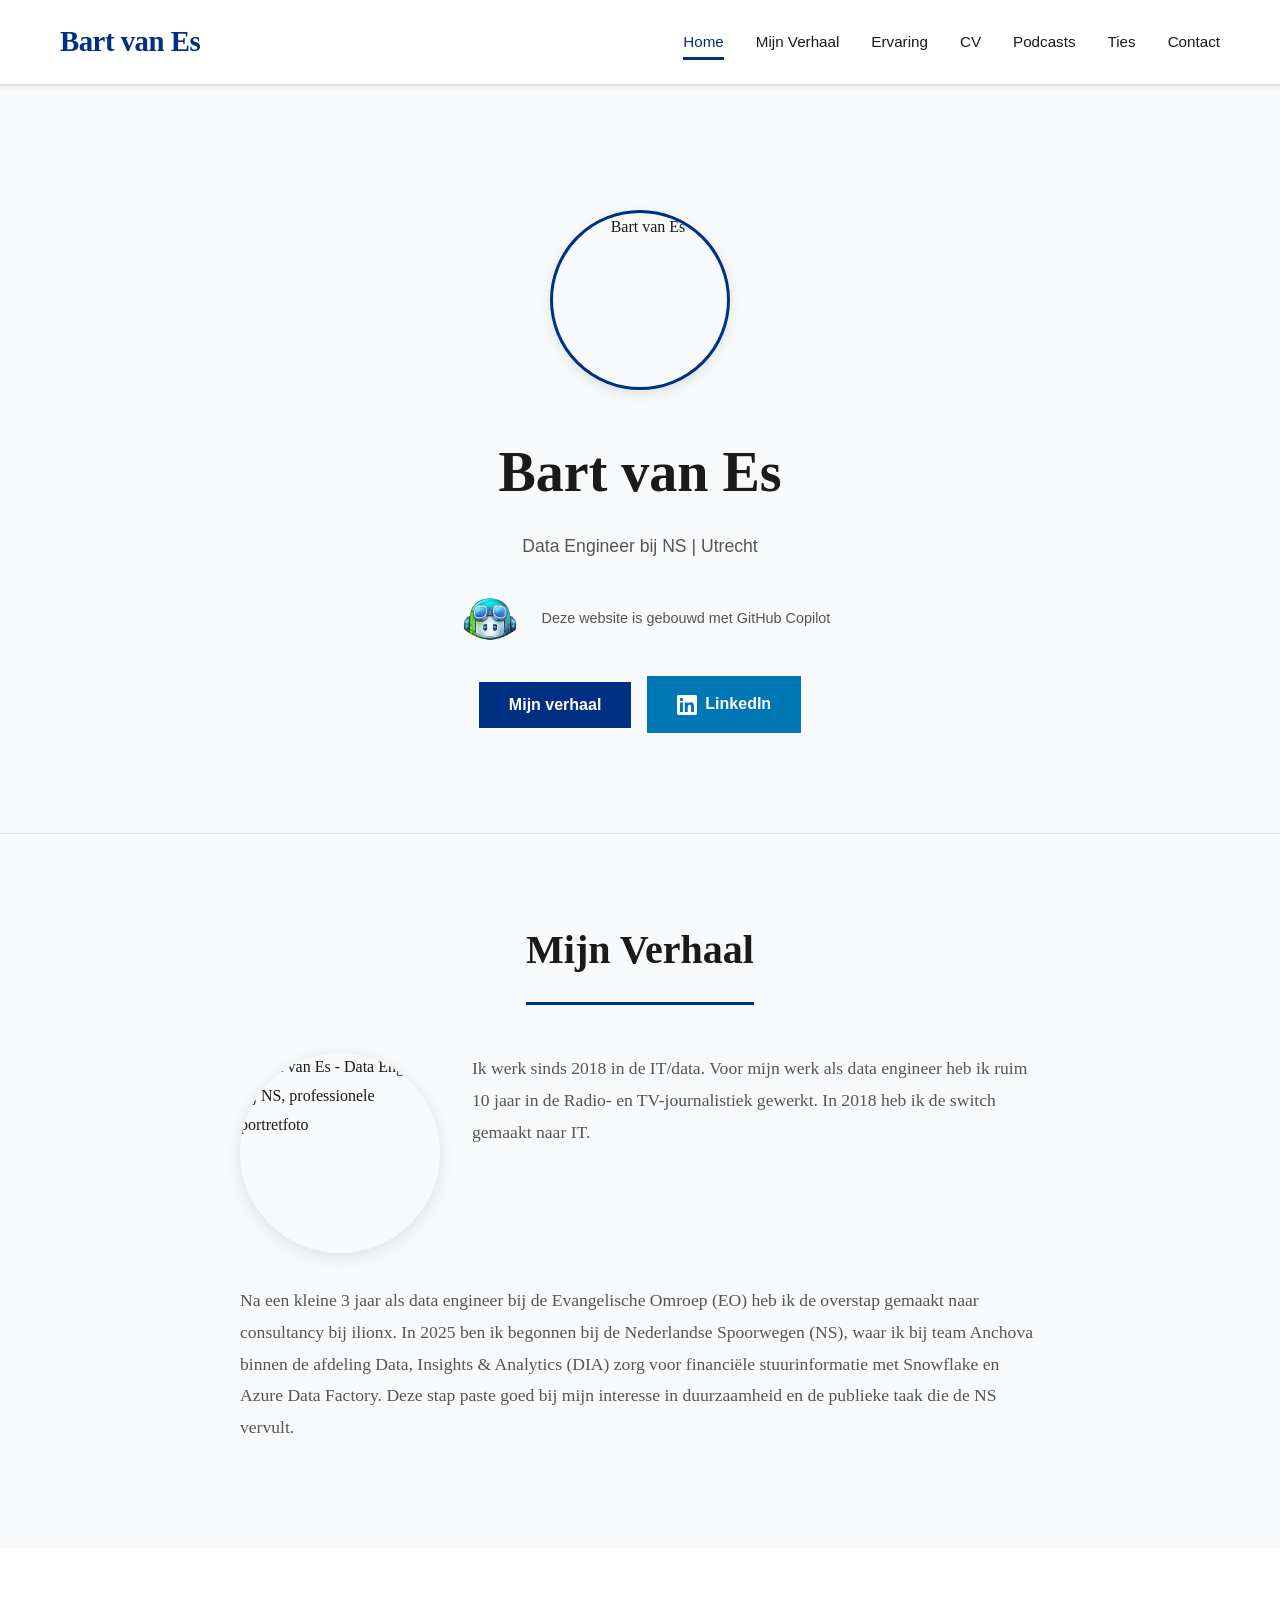
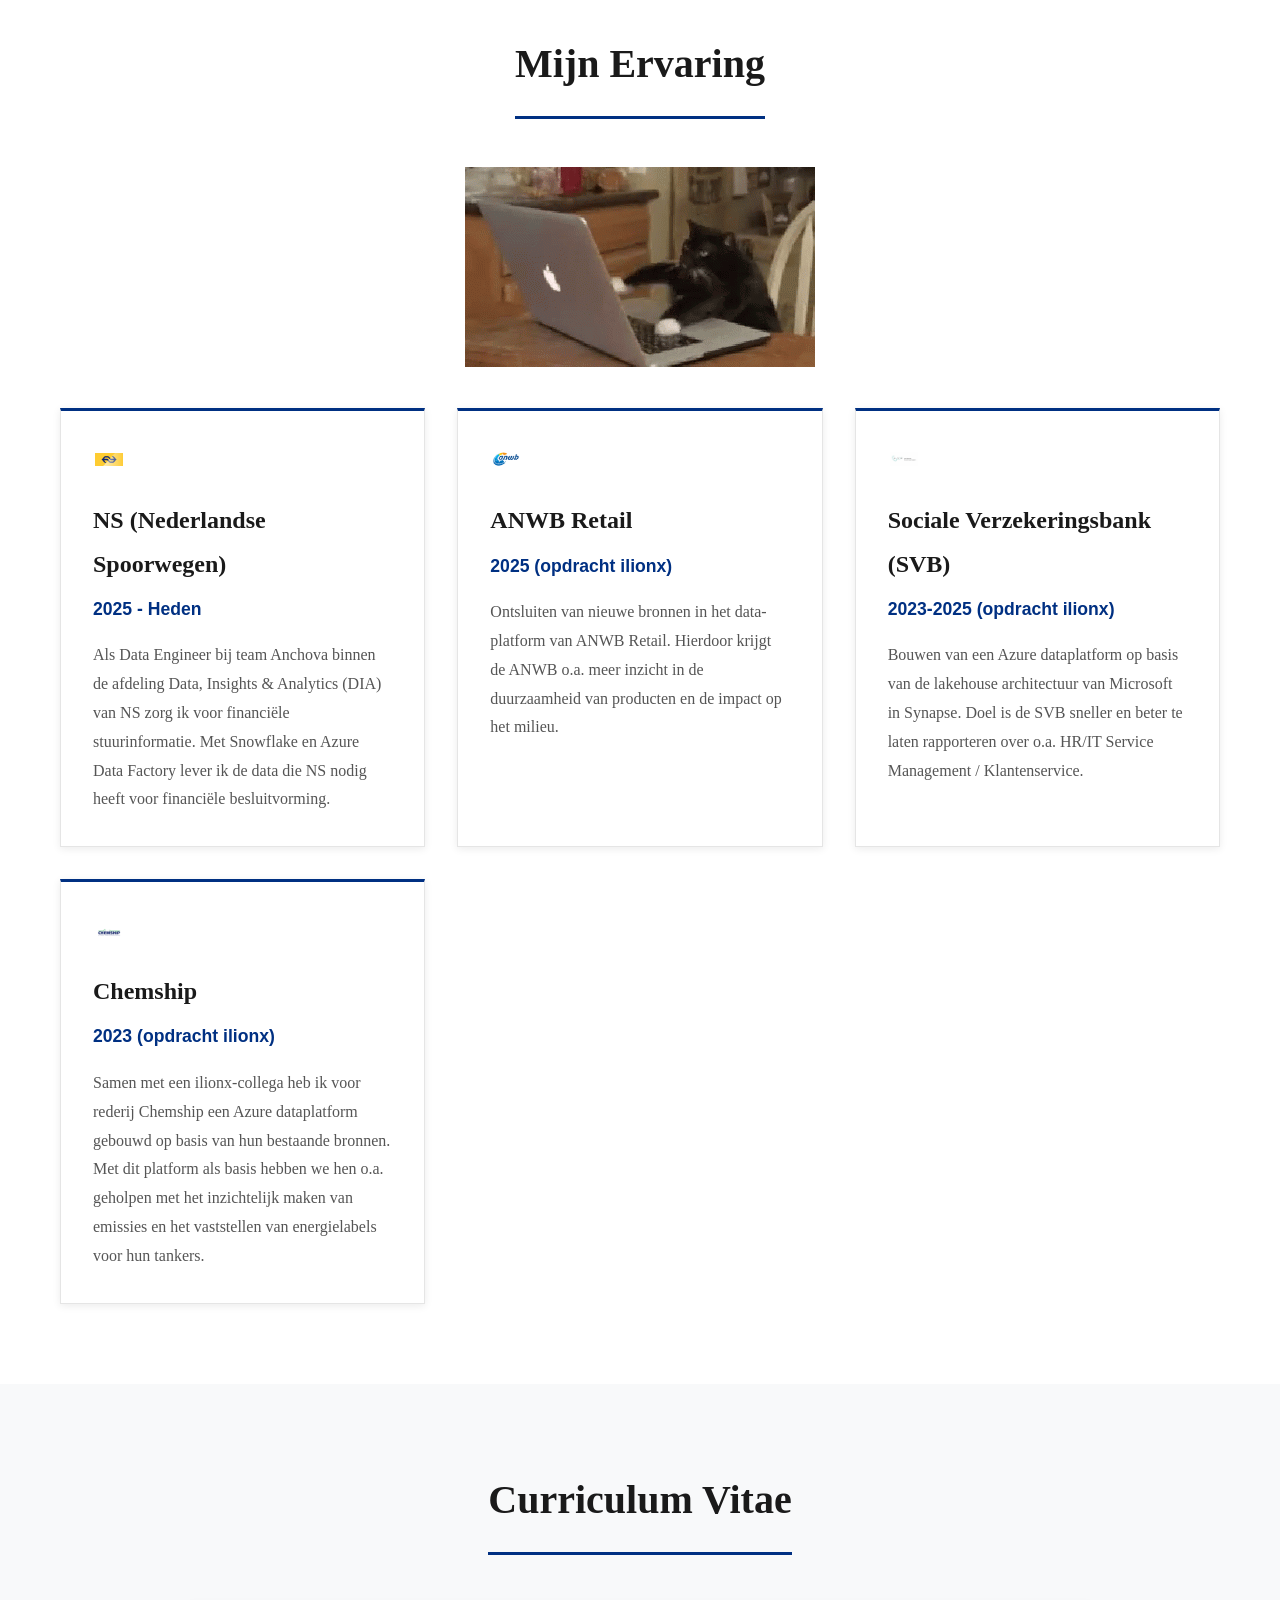
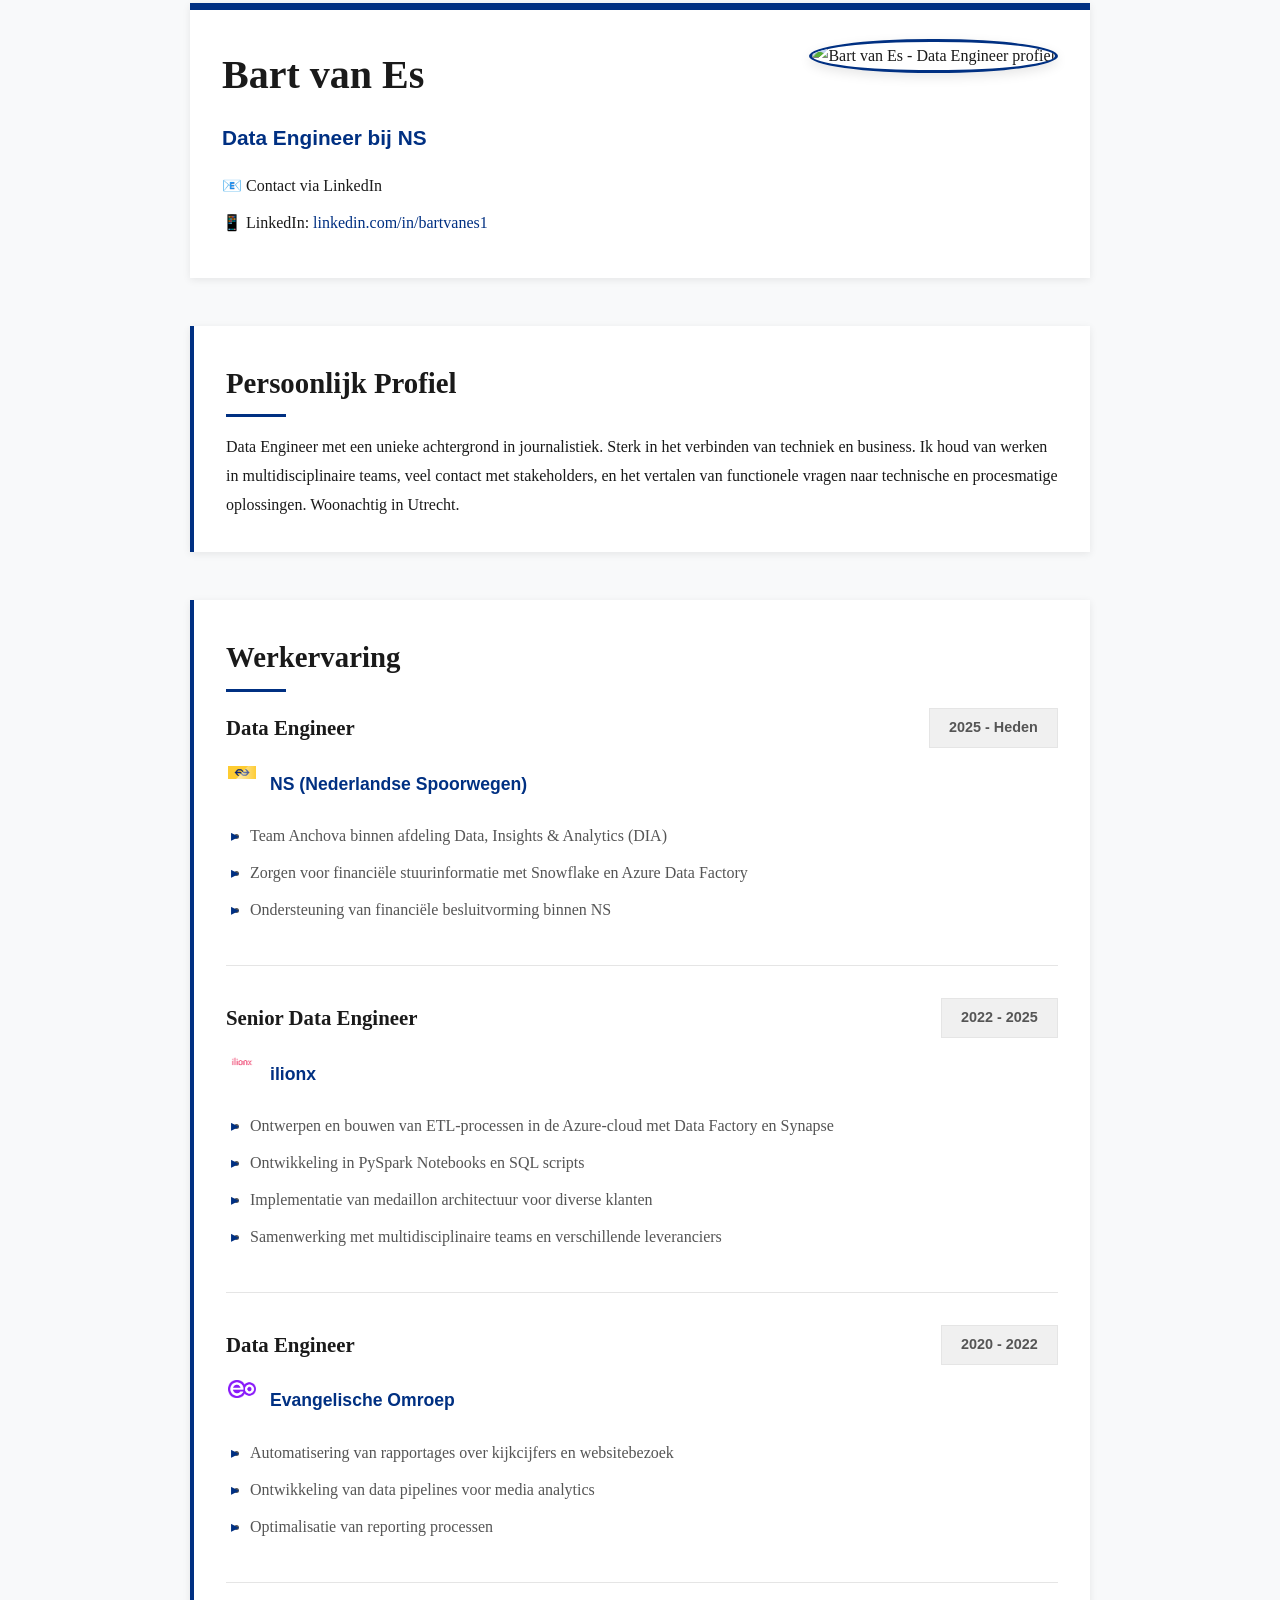
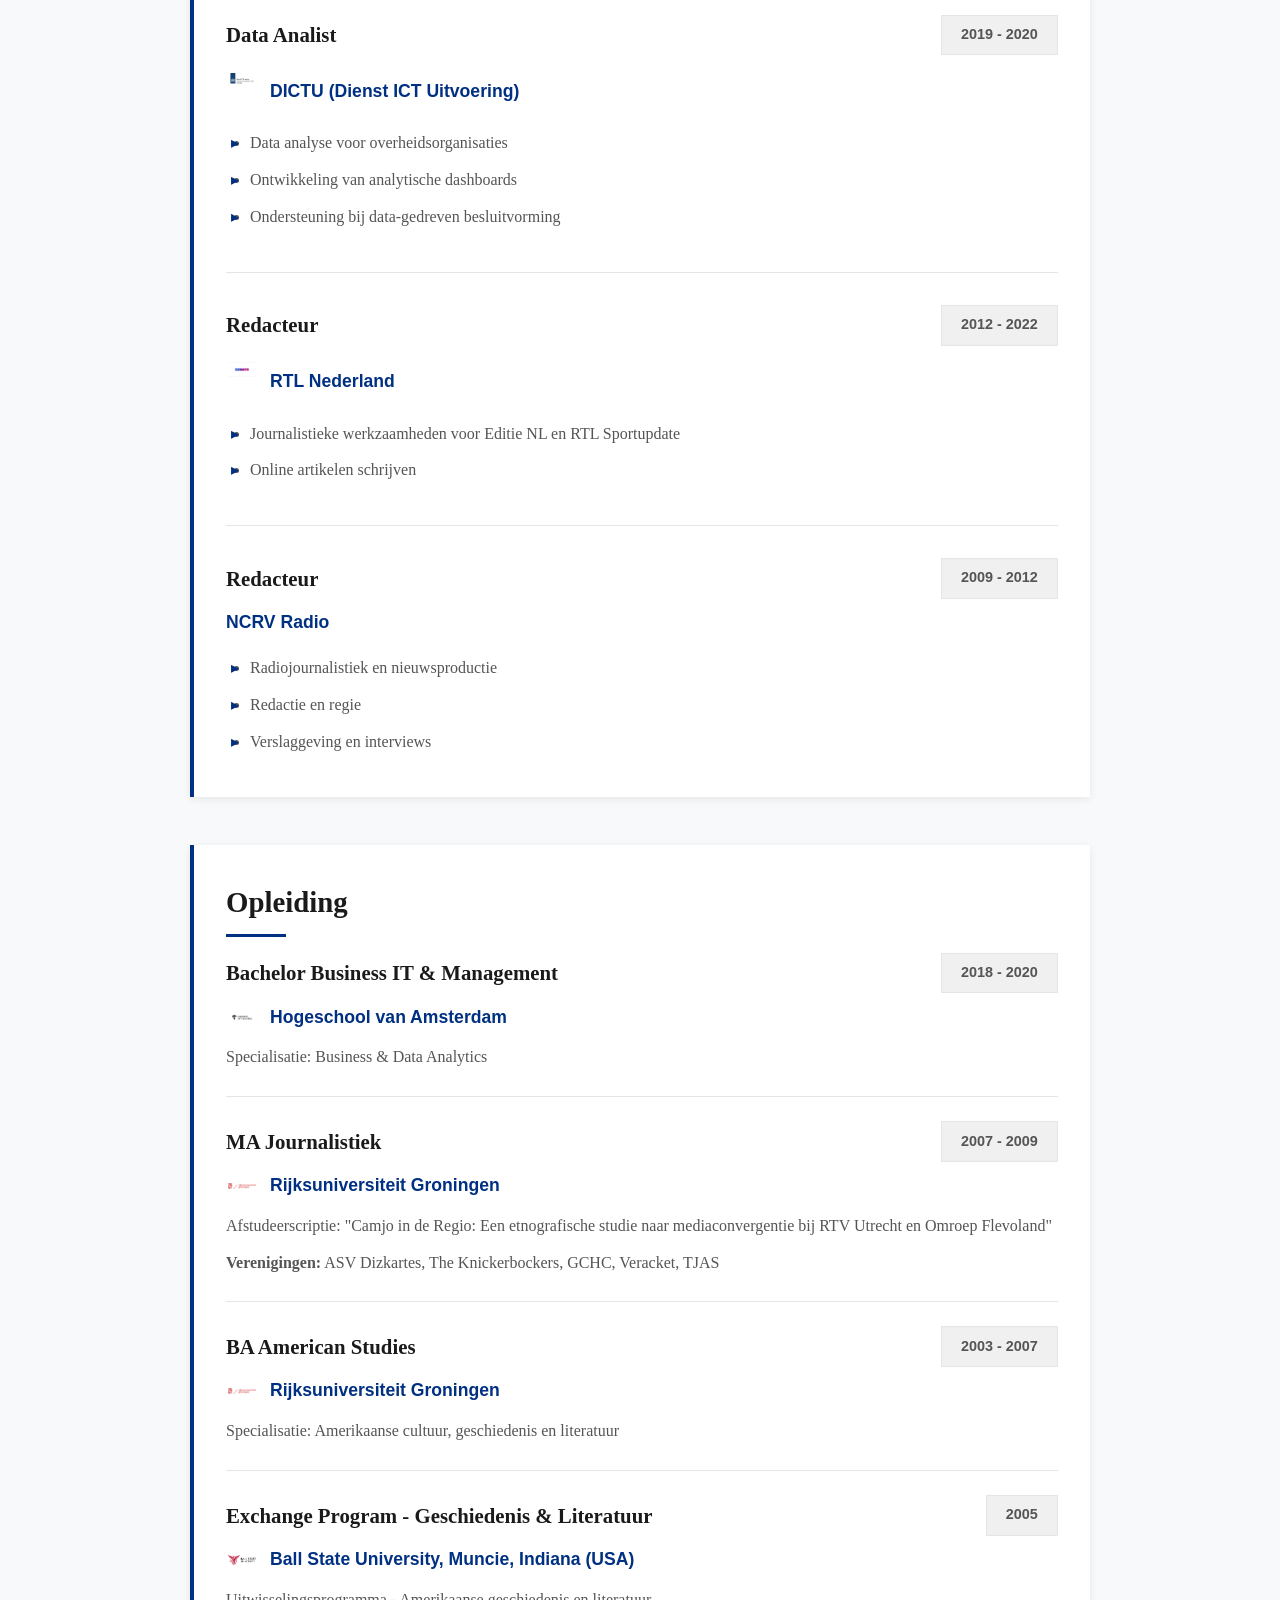
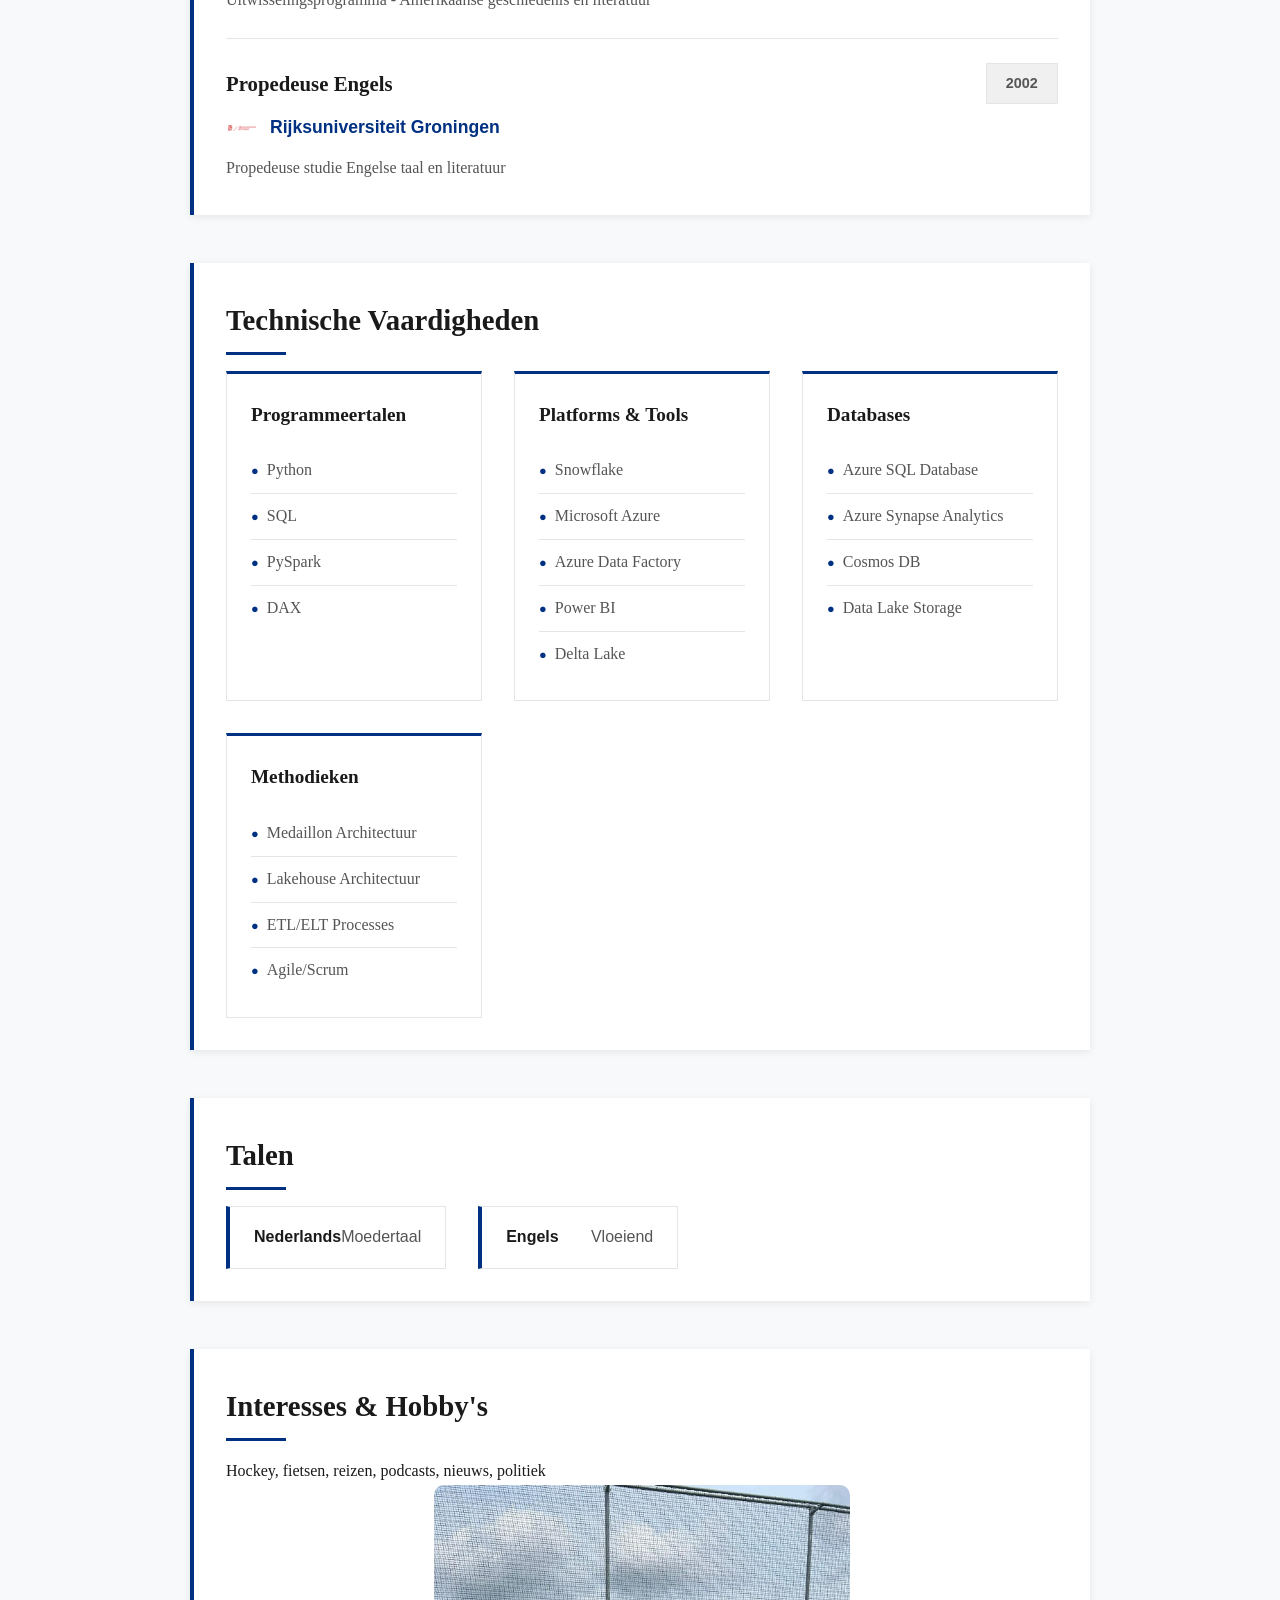
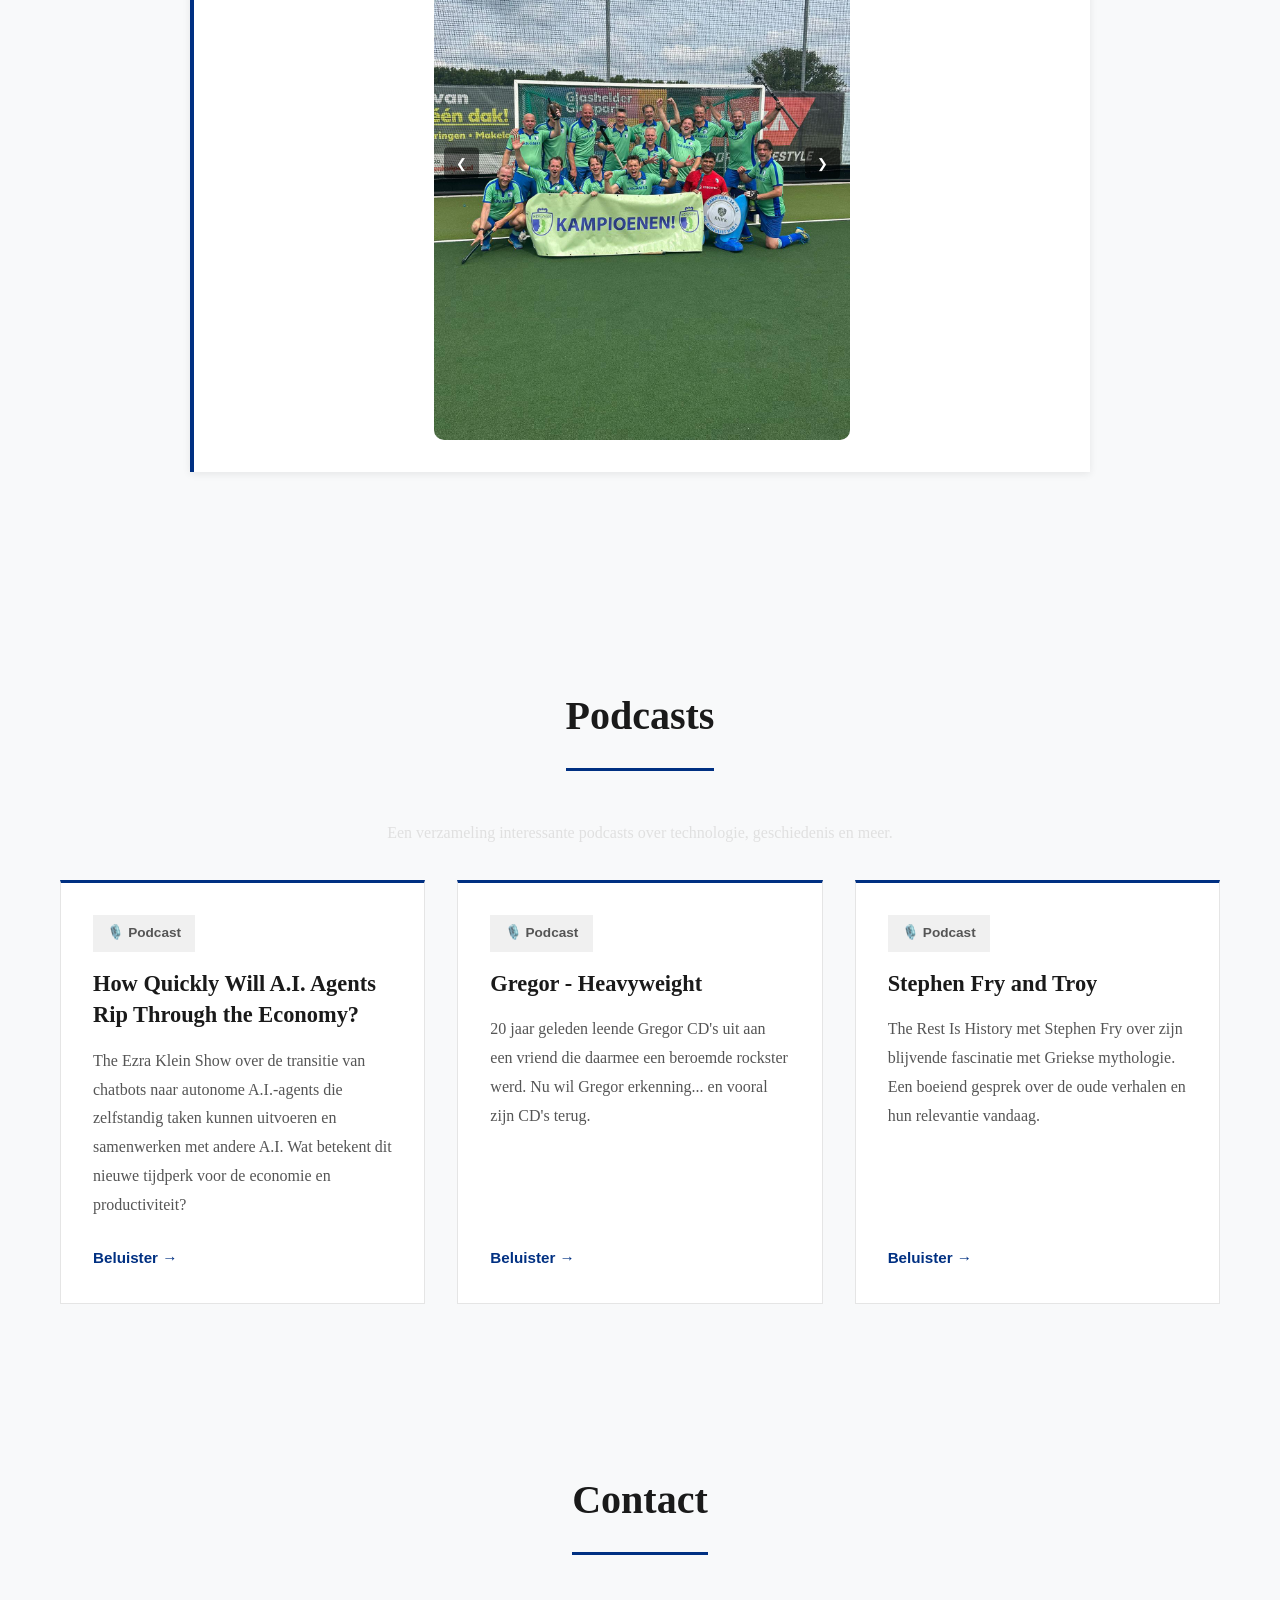
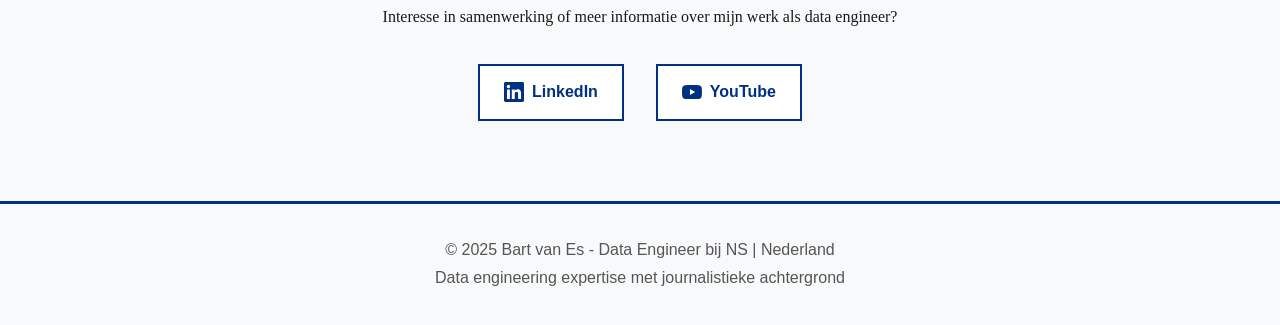
==== commit 13a6a9a2: "update opmaak" ====
--- a/index.html
+++ b/index.html
@@ -119,24 +119,28 @@
         </div>
                 <div class="experience-grid">
                     <div class="experience-card">
+                        <img src="logos/NS_logo.png" alt="NS Logo" class="company-logo">
                         <h3>NS (Nederlandse Spoorwegen)</h3>
                         <h4>2025 - Heden</h4>
                         <p>Als Data Engineer bij team Anchova binnen de afdeling Data, Insights & Analytics (DIA) van NS zorg ik voor financiële stuurinformatie. Met Snowflake en Azure Data Factory lever ik de data die NS nodig heeft voor financiële besluitvorming.</p>
                     </div>
                     
                     <div class="experience-card">
+                        <img src="logos/anwb-logo.png" alt="ANWB Logo" class="company-logo">
                         <h3>ANWB Retail</h3>
                         <h4>2025 (opdracht ilionx)</h4>
                         <p>Ontsluiten van nieuwe bronnen in het data-platform van ANWB Retail. Hierdoor krijgt de ANWB o.a. meer inzicht in de duurzaamheid van producten en de impact op het milieu.</p>
                     </div>
                     
                     <div class="experience-card">
+                        <img src="logos/svb-logo.png" alt="SVB Logo" class="company-logo">
                         <h3>Sociale Verzekeringsbank (SVB)</h3>
                         <h4>2023-2025 (opdracht ilionx)</h4>
                         <p>Bouwen van een Azure dataplatform op basis van de lakehouse architectuur van Microsoft in Synapse. Doel is de SVB sneller en beter te laten rapporteren over o.a. HR/IT Service Management / Klantenservice.</p>
                     </div>
                     
                     <div class="experience-card">
+                        <img src="logos/chemship-logo.png" alt="Chemship Logo" class="company-logo">
                         <h3>Chemship</h3>
                         <h4>2023 (opdracht ilionx)</h4>
                         <p>Samen met een ilionx-collega heb ik voor rederij Chemship een Azure dataplatform gebouwd op basis van hun bestaande bronnen. Met dit platform als basis hebben we hen o.a. geholpen met het inzichtelijk maken van emissies en het vaststellen van energielabels voor hun tankers.</p>
--- a/styles.css
+++ b/styles.css
@@ -6,11 +6,11 @@
 }
 
 body {
-    font-family: 'Inter', 'SF Pro Display', -apple-system, BlinkMacSystemFont, sans-serif;
-    line-height: 1.6;
-    color: #e2e8f0;
+    font-family: 'Georgia', 'Times New Roman', serif;
+    line-height: 1.8;
+    color: #1a1a1a;
     scroll-behavior: smooth;
-    background-color: #0f1419;
+    background-color: #ffffff;
 }
 
 .container {
@@ -21,16 +21,15 @@
 
 /* Header and Navigation */
 header {
-    background: linear-gradient(135deg, #0f1419 0%, #1a2332 50%, #2d3748 100%);
-    color: white;
+    background: #ffffff;
+    color: #1a1a1a;
     padding: 1rem 0;
     position: fixed;
     width: 100%;
     top: 0;
     z-index: 1000;
-    box-shadow: 0 4px 20px rgba(0,0,0,0.3);
-    backdrop-filter: blur(10px);
-    border-bottom: 1px solid rgba(100, 255, 218, 0.1);
+    box-shadow: 0 2px 4px rgba(0,0,0,0.05);
+    border-bottom: 2px solid #e5e5e5;
 }
 
 .nav-container {
@@ -43,13 +42,11 @@
 }
 
 .logo {
-    font-size: 1.5rem;
+    font-size: 1.8rem;
     font-weight: bold;
-    background: linear-gradient(45deg, #64ffda, #00bcd4);
-    -webkit-background-clip: text;
-    -webkit-text-fill-color: transparent;
-    background-clip: text;
-    font-family: 'Monaco', 'Menlo', monospace;
+    color: #003082;
+    font-family: 'Georgia', serif;
+    letter-spacing: -0.5px;
 }
 
 .nav-menu {
@@ -59,14 +56,16 @@
 }
 
 .nav-menu a {
-    color: white;
+    color: #1a1a1a;
     text-decoration: none;
     transition: color 0.3s ease;
     position: relative;
+    font-family: 'Arial', sans-serif;
+    font-size: 0.95rem;
 }
 
 .nav-menu a:hover, .nav-menu a.active {
-    color: #64ffda;
+    color: #003082;
 }
 
 .nav-menu a.active::after {
@@ -75,69 +74,28 @@
     bottom: -5px;
     left: 0;
     width: 100%;
-    height: 2px;
-    background: linear-gradient(90deg, #64ffda, #00bcd4);
-    border-radius: 1px;
+    height: 3px;
+    background: #003082;
+    border-radius: 0;
 }
 
 /* Hero Section */
 .hero {
-    background: linear-gradient(135deg, #0f1419 0%, #1a2332 30%, #2d3748 70%, #1a202c 100%);
-    color: white;
+    background: #f8f9fa;
+    color: #1a1a1a;
     text-align: center;
     padding: 150px 0 100px;
     margin-top: 60px;
-    position: relative;
-    overflow: hidden;
-}
-
-.hero::before {
-    content: '';
-    position: absolute;
-    top: 0;
-    left: 0;
-    right: 0;
-    bottom: 0;
-    background: 
-        radial-gradient(circle at 20% 50%, rgba(100, 255, 218, 0.1) 0%, transparent 50%),
-        radial-gradient(circle at 80% 20%, rgba(0, 188, 212, 0.1) 0%, transparent 50%),
-        radial-gradient(circle at 40% 80%, rgba(100, 255, 218, 0.05) 0%, transparent 50%);
-    animation: dataFlow 20s ease-in-out infinite;
-}
-
-@keyframes dataFlow {
-    0%, 100% { opacity: 0.3; transform: translateX(0); }
-    50% { opacity: 0.6; transform: translateX(10px); }
-}
-
-.hero::after {
-    content: '';
-    position: absolute;
-    top: 0;
-    left: 0;
-    right: 0;
-    bottom: 0;
-    background-image: 
-        linear-gradient(90deg, transparent 0%, rgba(100, 255, 218, 0.03) 50%, transparent 100%),
-        linear-gradient(0deg, transparent 0%, rgba(0, 188, 212, 0.03) 50%, transparent 100%);
-    background-size: 100px 100px, 200px 200px;
-    animation: gridMove 15s linear infinite;
-}
-
-@keyframes gridMove {
-    0% { transform: translate(0, 0); }
-    100% { transform: translate(50px, 50px); }
+    border-bottom: 1px solid #e5e5e5;
 }
 
 .hero-content h2 {
     font-size: 3rem;
     margin-bottom: 1rem;
     animation: fadeInUp 1s ease-out;
-    font-family: 'SF Mono', 'Monaco', 'Inconsolata', monospace;
-    background: linear-gradient(45deg, #64ffda, #ffffff, #00bcd4);
-    -webkit-background-clip: text;
-    -webkit-text-fill-color: transparent;
-    background-clip: text;
+    color: #1a1a1a;
+    font-family: 'Georgia', serif;
+    font-weight: 700;
     position: relative;
     z-index: 2;
 }
@@ -149,8 +107,8 @@
     object-fit: cover;
     margin: 0 auto 2rem;
     display: block;
-    border: 4px solid rgba(100, 255, 218, 0.3);
-    box-shadow: 0 8px 32px rgba(100, 255, 218, 0.2);
+    border: 3px solid #003082;
+    box-shadow: 0 4px 12px rgba(0,0,0,0.1);
     animation: fadeInUp 0.8s ease-out;
     position: relative;
     z-index: 2;
@@ -160,28 +118,29 @@
     font-size: 3.5rem;
     margin-bottom: 0.5rem;
     animation: fadeInUp 1s ease-out 0.2s both;
-    background: linear-gradient(45deg, #64ffda, #ffffff, #00bcd4);
-    -webkit-background-clip: text;
-    -webkit-text-fill-color: transparent;
-    background-clip: text;
+    color: #1a1a1a;
+    font-family: 'Georgia', serif;
+    font-weight: 700;
     position: relative;
     z-index: 2;
 }
 
 .hero-subtitle {
     font-size: 1.3rem;
-    color: rgba(100, 255, 218, 0.9);
+    color: #003082;
     margin-bottom: 1rem;
     font-weight: 500;
+    font-family: 'Arial', sans-serif;
 }
 
 .hero-content p {
-    font-size: 1.2rem;
+    font-size: 1.1rem;
     margin-bottom: 2rem;
     animation: fadeInUp 1s ease-out 0.2s both;
-    color: rgba(255, 255, 255, 0.9);
+    color: #555555;
     position: relative;
     z-index: 2;
+    font-family: 'Arial', sans-serif;
 }
 
 .hero-buttons {
@@ -196,49 +155,51 @@
 }
 
 .cta-button {
-    background: linear-gradient(135deg, #64ffda, #00bcd4);
-    color: #0f1419;
-    padding: 15px 30px;
-    border: none;
-    border-radius: 8px;
-    font-size: 1.1rem;
-    font-weight: bold;
+    background: #003082;
+    color: #ffffff;
+    padding: 12px 28px;
+    border: 2px solid #003082;
+    border-radius: 0;
+    font-size: 1rem;
+    font-weight: 600;
     cursor: pointer;
     transition: all 0.3s ease;
     text-decoration: none;
     display: inline-block;
-    font-family: 'SF Mono', 'Monaco', monospace;
-    box-shadow: 0 4px 15px rgba(100, 255, 218, 0.3);
+    font-family: 'Arial', sans-serif;
+    box-shadow: none;
 }
 
 .cta-button:hover {
-    background: linear-gradient(135deg, #4fd1c7, #00acc1);
-    transform: translateY(-3px);
-    box-shadow: 0 8px 25px rgba(100, 255, 218, 0.4);
+    background: #ffffff;
+    color: #003082;
+    transform: none;
+    box-shadow: none;
 }
 
 .linkedin-button {
-    background: linear-gradient(135deg, #0077b5, #005885);
+    background: #0077b5;
     color: white;
-    padding: 15px 30px;
-    border: 2px solid transparent;
-    border-radius: 8px;
-    font-size: 1.1rem;
+    padding: 12px 28px;
+    border: 2px solid #0077b5;
+    border-radius: 0;
+    font-size: 1rem;
     cursor: pointer;
     transition: all 0.3s ease;
     text-decoration: none;
     display: inline-flex;
     align-items: center;
     gap: 8px;
-    font-family: 'SF Mono', 'Monaco', monospace;
-    box-shadow: 0 4px 15px rgba(0, 119, 181, 0.3);
+    font-family: 'Arial', sans-serif;
+    font-weight: 600;
+    box-shadow: none;
 }
 
 .linkedin-button:hover {
-    background: linear-gradient(135deg, #0099cc, #007bb5);
-    transform: translateY(-3px);
-    box-shadow: 0 8px 25px rgba(0, 119, 181, 0.4);
-    border-color: rgba(100, 255, 218, 0.3);
+    background: #ffffff;
+    color: #0077b5;
+    transform: none;
+    box-shadow: none;
 }
 
 .linkedin-button svg {
@@ -248,77 +209,49 @@
 
 .ilionx-button {
     background: transparent;
-    color: white;
-    padding: 15px 30px;
-    border: 2px solid #64ffda;
-    border-radius: 8px;
-    font-size: 1.1rem;
+    color: #003082;
+    padding: 12px 28px;
+    border: 2px solid #003082;
+    border-radius: 0;
+    font-size: 1rem;
     cursor: pointer;
     transition: all 0.3s ease;
     text-decoration: none;
     display: inline-flex;
     align-items: center;
     gap: 8px;
-    font-family: 'SF Mono', 'Monaco', monospace;
-    position: relative;
-    overflow: hidden;
-}
-
-.ilionx-button::before {
-    content: '';
-    position: absolute;
-    top: 0;
-    left: -100%;
-    width: 100%;
-    height: 100%;
-    background: linear-gradient(90deg, transparent, rgba(100, 255, 218, 0.2), transparent);
-    transition: left 0.5s;
-}
-
-.ilionx-button:hover::before {
-    left: 100%;
+    font-family: 'Arial', sans-serif;
+    font-weight: 600;
 }
 
 .ilionx-button:hover {
-    background: rgba(100, 255, 218, 0.1);
-    transform: translateY(-3px);
-    box-shadow: 0 8px 25px rgba(100, 255, 218, 0.3);
+    background: #003082;
+    color: #ffffff;
 }
 
 /* Sections */
 .section {
     padding: 80px 0;
-    background-color: #0f1419;
+    background-color: #ffffff;
 }
 
 .section:nth-child(even) {
-    background: linear-gradient(135deg, #1a2332 0%, #0f1419 100%);
-    position: relative;
-}
-
-.section:nth-child(even)::before {
-    content: '';
-    position: absolute;
-    top: 0;
-    left: 0;
-    right: 0;
-    bottom: 0;
-    background: 
-        radial-gradient(circle at 10% 20%, rgba(100, 255, 218, 0.05) 0%, transparent 50%),
-        radial-gradient(circle at 90% 80%, rgba(0, 188, 212, 0.05) 0%, transparent 50%);
-    pointer-events: none;
+    background: #f8f9fa;
+    position: relative;
 }
 
 .section h2 {
     text-align: center;
-    margin-bottom: 3rem;
+    margin: 0 auto 3rem;
     font-size: 2.5rem;
-    background: linear-gradient(45deg, #64ffda, #ffffff);
-    -webkit-background-clip: text;
-    -webkit-text-fill-color: transparent;
-    background-clip: text;
-    font-family: 'SF Mono', 'Monaco', monospace;
-    position: relative;
+    color: #1a1a1a;
+    font-family: 'Georgia', serif;
+    font-weight: 700;
+    position: relative;
+    padding-bottom: 1rem;
+    border-bottom: 3px solid #003082;
+    display: block;
+    width: fit-content;
 }
 
 .section h2::after {
@@ -327,10 +260,9 @@
     bottom: -10px;
     left: 50%;
     transform: translateX(-50%);
-    width: 60px;
-    height: 3px;
-    background: linear-gradient(90deg, #64ffda, #00bcd4);
-    border-radius: 2px;
+    width: 0;
+    height: 0;
+    background: transparent;
 }
 
 /* Story Content */
@@ -343,8 +275,9 @@
 .story-content p {
     margin-bottom: 1.5rem;
     font-size: 1.1rem;
-    text-align: justify;
-    color: #cbd5e0;
+    text-align: left;
+    color: #555555;
+    font-family: 'Georgia', serif;
 }
 
 .profile-section {
@@ -380,49 +313,50 @@
 }
 
 .experience-card {
-    background: linear-gradient(135deg, #1a2332 0%, #2d3748 100%);
+    background: #ffffff;
     padding: 2rem;
-    border-radius: 15px;
-    box-shadow: 0 8px 32px rgba(0,0,0,0.3);
+    border-radius: 0;
+    box-shadow: 0 2px 8px rgba(0,0,0,0.08);
     transition: all 0.3s ease;
-    border: 1px solid rgba(100, 255, 218, 0.1);
-    position: relative;
-    overflow: hidden;
-}
-
-.experience-card::before {
-    content: '';
-    position: absolute;
-    top: 0;
-    left: 0;
+    border: 1px solid #e5e5e5;
+    border-top: 3px solid #003082;
+    position: relative;
+}
+
+.experience-card:hover {
+    box-shadow: 0 4px 12px rgba(0,0,0,0.12);
+    border-top-color: #0055bb;
+}
+
+.company-logo {
+    max-width: 500px;
     width: 100%;
-    height: 2px;
-    background: linear-gradient(90deg, #64ffda, #00bcd4);
-}
-
-.experience-card:hover {
-    transform: translateY(-8px);
-    box-shadow: 0 20px 40px rgba(100, 255, 218, 0.1);
-    border-color: rgba(100, 255, 218, 0.3);
+    max-height: 200px;
+    margin-bottom: 1.5rem;
+    object-fit: contain;
+    display: block;
 }
 
 .experience-card h3 {
-    color: #64ffda;
+    color: #1a1a1a;
     margin-bottom: 0.5rem;
     font-size: 1.5rem;
-    font-family: 'SF Mono', 'Monaco', monospace;
+    font-family: 'Georgia', serif;
+    font-weight: 700;
 }
 
 .experience-card h4 {
-    color: #00bcd4;
+    color: #003082;
     margin-bottom: 1rem;
-    font-size: 1.2rem;
-    font-weight: normal;
+    font-size: 1.1rem;
+    font-weight: 600;
+    font-family: 'Arial', sans-serif;
 }
 
 .experience-card p {
-    line-height: 1.6;
-    color: #cbd5e0;
+    line-height: 1.8;
+    color: #555555;
+    font-family: 'Georgia', serif;
 }
 
 /* Services Grid */
@@ -455,7 +389,7 @@
 
 /* Podcasts Section */
 #podcasts {
-    background: linear-gradient(135deg, #1a1a2e 0%, #16213e 100%);
+    background: #f8f9fa;
 }
 
 .blog-grid {
@@ -466,9 +400,10 @@
 }
 
 .blog-card {
-    background: rgba(255, 255, 255, 0.05);
-    border: 1px solid rgba(0, 255, 255, 0.2);
-    border-radius: 15px;
+    background: #ffffff;
+    border: 1px solid #e5e5e5;
+    border-top: 3px solid #003082;
+    border-radius: 0;
     padding: 2rem;
     transition: all 0.3s ease;
     display: flex;
@@ -476,49 +411,55 @@
 }
 
 .blog-card:hover {
-    transform: translateY(-5px);
-    border-color: rgba(0, 255, 255, 0.5);
-    box-shadow: 0 10px 30px rgba(0, 255, 255, 0.2);
+    box-shadow: 0 4px 12px rgba(0,0,0,0.12);
+    border-top-color: #0055bb;
 }
 
 .blog-type {
     display: inline-block;
-    background: rgba(0, 255, 255, 0.1);
-    color: #00ffff;
-    padding: 0.5rem 1rem;
-    border-radius: 20px;
-    font-size: 0.9rem;
+    background: #f0f0f0;
+    color: #555555;
+    padding: 0.4rem 0.9rem;
+    border-radius: 0;
+    font-size: 0.85rem;
     margin-bottom: 1rem;
     font-weight: 600;
     width: fit-content;
+    font-family: 'Arial', sans-serif;
 }
 
 .blog-card h3 {
-    color: #00ffff;
+    color: #1a1a1a;
     margin-bottom: 1rem;
-    font-size: 1.5rem;
+    font-size: 1.4rem;
+    font-family: 'Georgia', serif;
+    font-weight: 700;
+    line-height: 1.4;
 }
 
 .blog-card p {
-    color: #e0e0e0;
-    line-height: 1.6;
+    color: #555555;
+    line-height: 1.8;
     flex-grow: 1;
     margin-bottom: 1.5rem;
+    font-family: 'Georgia', serif;
 }
 
 .blog-link {
-    color: #00ffff;
+    color: #003082;
     text-decoration: none;
     font-weight: 600;
     display: inline-flex;
     align-items: center;
     gap: 0.5rem;
     transition: all 0.3s ease;
+    font-family: 'Arial', sans-serif;
+    font-size: 0.95rem;
 }
 
 .blog-link:hover {
-    color: #00cccc;
-    transform: translateX(5px);
+    color: #0055bb;
+    text-decoration: underline;
 }
 
 /* Contact Section */
@@ -545,21 +486,8 @@
 
 /* Resume Section */
 .resume-section {
-    background: linear-gradient(135deg, #0f1419 0%, #1a2332 100%);
-    position: relative;
-}
-
-.resume-section::before {
-    content: '';
-    position: absolute;
-    top: 0;
-    left: 0;
-    right: 0;
-    bottom: 0;
-    background: 
-        radial-gradient(circle at 25% 25%, rgba(100, 255, 218, 0.03) 0%, transparent 50%),
-        radial-gradient(circle at 75% 75%, rgba(0, 188, 212, 0.03) 0%, transparent 50%);
-    pointer-events: none;
+    background: #f8f9fa;
+    position: relative;
 }
 
 .resume-content {
@@ -573,13 +501,12 @@
     align-items: flex-start;
     margin-bottom: 3rem;
     padding: 2rem;
-    background: linear-gradient(135deg, #1a2332 0%, #2d3748 50%, #1e2a3a 100%);
-    border-radius: 20px;
-    color: white;
-    box-shadow: 0 15px 35px rgba(0,0,0,0.3);
-    border: 1px solid rgba(100, 255, 218, 0.2);
-    position: relative;
-    overflow: hidden;
+    background: #ffffff;
+    border-radius: 0;
+    color: #1a1a1a;
+    box-shadow: 0 2px 8px rgba(0,0,0,0.08);
+    border-top: 4px solid #003082;
+    position: relative;
 }
 
 .resume-header::before {
@@ -589,31 +516,23 @@
     left: 0;
     width: 100%;
     height: 3px;
-    background: linear-gradient(90deg, #64ffda, #00bcd4, #64ffda);
-    background-size: 200% 100%;
-    animation: shimmer 3s ease-in-out infinite;
-}
-
-@keyframes shimmer {
-    0%, 100% { background-position: 200% 0; }
-    50% { background-position: -200% 0; }
+    background: #003082;
 }
 
 .personal-info h3 {
     font-size: 2.5rem;
     margin-bottom: 0.5rem;
-    background: linear-gradient(45deg, #64ffda, #ffffff);
-    -webkit-background-clip: text;
-    -webkit-text-fill-color: transparent;
-    background-clip: text;
-    font-family: 'SF Mono', 'Monaco', monospace;
+    color: #1a1a1a;
+    font-family: 'Georgia', serif;
+    font-weight: 700;
 }
 
 .personal-info .title {
     font-size: 1.3rem;
     margin-bottom: 1rem;
-    color: #64ffda;
-    font-family: 'SF Mono', 'Monaco', monospace;
+    color: #003082;
+    font-family: 'Arial', sans-serif;
+    font-weight: 600;
 }
 
 .contact-details p {
@@ -622,13 +541,13 @@
 }
 
 .contact-details a {
-    color: white;
+    color: #003082;
     text-decoration: none;
-    transition: opacity 0.3s ease;
+    transition: color 0.3s ease;
 }
 
 .contact-details a:hover {
-    opacity: 0.8;
+    color: #0055bb;
     text-decoration: underline;
 }
 
@@ -641,41 +560,27 @@
     height: 150px;
     border-radius: 50%;
     object-fit: cover;
-    border: 4px solid rgba(255,255,255,0.2);
-    box-shadow: 0 5px 20px rgba(0,0,0,0.2);
+    border: 3px solid #003082;
+    box-shadow: 0 4px 12px rgba(0,0,0,0.1);
 }
 
 .resume-section-block {
     margin-bottom: 3rem;
-    background: linear-gradient(135deg, #1a2332 0%, #2d3748 100%);
+    background: #ffffff;
     padding: 2rem;
-    border-radius: 15px;
-    box-shadow: 0 8px 32px rgba(0,0,0,0.2);
-    border-left: 4px solid #64ffda;
-    position: relative;
-    overflow: hidden;
-}
-
-.resume-section-block::before {
-    content: '';
-    position: absolute;
-    top: 0;
-    right: 0;
-    width: 100px;
-    height: 100px;
-    background: radial-gradient(circle, rgba(100, 255, 218, 0.05) 0%, transparent 70%);
-    border-radius: 50%;
+    border-radius: 0;
+    box-shadow: 0 2px 8px rgba(0,0,0,0.08);
+    border-left: 4px solid #003082;
+    position: relative;
 }
 
 .resume-section-block h3 {
     font-size: 1.8rem;
-    background: linear-gradient(45deg, #64ffda, #00bcd4);
-    -webkit-background-clip: text;
-    -webkit-text-fill-color: transparent;
-    background-clip: text;
+    color: #1a1a1a;
     margin-bottom: 1.5rem;
     position: relative;
-    font-family: 'SF Mono', 'Monaco', monospace;
+    font-family: 'Georgia', serif;
+    font-weight: 700;
 }
 
 .resume-section-block h3::after {
@@ -685,26 +590,15 @@
     left: 0;
     width: 60px;
     height: 3px;
-    background: linear-gradient(90deg, #64ffda, #00bcd4);
-    border-radius: 2px;
+    background: #003082;
+    border-radius: 0;
 }
 
 .experience-item {
     margin-bottom: 2rem;
     padding-bottom: 2rem;
-    border-bottom: 1px solid rgba(100, 255, 218, 0.1);
-    position: relative;
-}
-
-.experience-item::before {
-    content: '';
-    position: absolute;
-    left: -2rem;
-    top: 0;
-    width: 3px;
-    height: 100%;
-    background: linear-gradient(180deg, #64ffda, #00bcd4);
-    border-radius: 2px;
+    border-bottom: 1px solid #e5e5e5;
+    position: relative;
 }
 
 .experience-item:last-child {
@@ -724,63 +618,55 @@
 
 .experience-header h4 {
     font-size: 1.3rem;
-    color: #64ffda;
+    color: #1a1a1a;
     margin: 0;
-    font-family: 'SF Mono', 'Monaco', monospace;
+    font-family: 'Georgia', serif;
+    font-weight: 700;
 }
 
 .period {
-    background: linear-gradient(135deg, #64ffda, #00bcd4);
-    color: #0f1419;
+    background: #f0f0f0;
+    color: #555555;
     padding: 0.4rem 1.2rem;
-    border-radius: 20px;
+    border-radius: 0;
     font-size: 0.9rem;
-    font-weight: bold;
-    font-family: 'SF Mono', 'Monaco', monospace;
+    font-weight: 600;
+    font-family: 'Arial', sans-serif;
+    border: 1px solid #e5e5e5;
 }
 
 .company {
     font-size: 1.1rem;
-    color: #00bcd4;
+    color: #003082;
     font-weight: bold;
     margin-bottom: 1rem;
-    font-family: 'SF Mono', 'Monaco', monospace;
+    font-family: 'Arial', sans-serif;
 }
 
 .experience-item ul {
     margin-left: 1.5rem;
-    color: #cbd5e0;
+    color: #555555;
+    font-family: 'Georgia', serif;
 }
 
 .experience-item li {
     margin-bottom: 0.5rem;
-    line-height: 1.6;
+    line-height: 1.8;
     position: relative;
 }
 
 .experience-item li::before {
     content: '▸';
-    color: #64ffda;
+    color: #003082;
     position: absolute;
     left: -1.2rem;
 }
 
 .education-item {
-    border-bottom: 1px solid rgba(100, 255, 218, 0.1);
+    border-bottom: 1px solid #e5e5e5;
     padding-bottom: 1.5rem;
     margin-bottom: 1.5rem;
     position: relative;
-}
-
-.education-item::before {
-    content: '';
-    position: absolute;
-    left: -2rem;
-    top: 0;
-    width: 3px;
-    height: 100%;
-    background: linear-gradient(180deg, #64ffda, #00bcd4);
-    border-radius: 2px;
 }
 
 .education-item:last-child {
@@ -790,8 +676,9 @@
 }
 
 .education-item p {
-    color: #cbd5e0;
+    color: #555555;
     margin-top: 0.5rem;
+    font-family: 'Georgia', serif;
 }
 
 .skills-grid {
@@ -801,23 +688,17 @@
 }
 
 .skill-category {
-    background: linear-gradient(135deg, #1a2332 0%, #2d3748 100%);
+    background: #ffffff;
     padding: 1.5rem;
-    border-radius: 12px;
-    border: 1px solid rgba(100, 255, 218, 0.1);
+    border-radius: 0;
+    border: 1px solid #e5e5e5;
+    border-top: 3px solid #003082;
     transition: all 0.3s ease;
     position: relative;
-    overflow: hidden;
-}
-
-.skill-category::before {
-    content: '';
-    position: absolute;
-    top: 0;
-    left: 0;
-    width: 100%;
-    height: 3px;
-    background: linear-gradient(90deg, #64ffda, #00bcd4);
+}
+
+.skill-category:hover {
+    box-shadow: 0 4px 12px rgba(0,0,0,0.08);
 }
 
 .skill-category:hover {
@@ -826,10 +707,11 @@
 }
 
 .skill-category h4 {
-    color: #64ffda;
+    color: #1a1a1a;
     margin-bottom: 1rem;
     font-size: 1.2rem;
-    font-family: 'SF Mono', 'Monaco', monospace;
+    font-family: 'Georgia', serif;
+    font-weight: 700;
 }
 
 .skill-category ul {
@@ -840,15 +722,16 @@
 
 .skill-category li {
     padding: 0.5rem 0;
-    border-bottom: 1px solid rgba(100, 255, 218, 0.1);
-    color: #cbd5e0;
+    border-bottom: 1px solid #e5e5e5;
+    color: #555555;
     transition: color 0.3s ease;
     position: relative;
+    font-family: 'Georgia', serif;
 }
 
 .skill-category li::before {
     content: '●';
-    color: #64ffda;
+    color: #003082;
     margin-right: 0.5rem;
     font-size: 0.8rem;
 }
@@ -858,7 +741,7 @@
 }
 
 .skill-category li:hover {
-    color: #64ffda;
+    color: #003082;
 }
 
 .languages {
@@ -870,20 +753,24 @@
 .language-item {
     display: flex;
     justify-content: space-between;
-    background: #f8f9fa;
+    background: #ffffff;
     padding: 1rem 1.5rem;
-    border-radius: 8px;
+    border-radius: 0;
     min-width: 200px;
-    border-left: 4px solid #667eea;
+    border-left: 4px solid #003082;
+    border: 1px solid #e5e5e5;
+    border-left: 4px solid #003082;
 }
 
 .language {
     font-weight: bold;
-    color: #2c3e50;
+    color: #1a1a1a;
+    font-family: 'Arial', sans-serif;
 }
 
 .level {
-    color: #666;
+    color: #555555;
+    font-family: 'Arial', sans-serif;
 }
 
 /* Contact section styling */
@@ -906,20 +793,20 @@
     align-items: center;
     gap: 8px;
     padding: 12px 24px;
-    background: linear-gradient(135deg, #0f1419, #1a2332);
-    color: #64ffda;
+    background: #ffffff;
+    color: #003082;
     text-decoration: none;
-    border-radius: 8px;
-    border: 1px solid rgba(100, 255, 218, 0.3);
+    border-radius: 0;
+    border: 2px solid #003082;
     transition: all 0.3s ease;
-    font-weight: 500;
+    font-weight: 600;
+    font-family: 'Arial', sans-serif;
 }
 
 .contact-link:hover {
-    background: linear-gradient(135deg, #1a2332, #2d3748);
-    border-color: #64ffda;
-    transform: translateY(-2px);
-    box-shadow: 0 4px 8px rgba(100, 255, 218, 0.2);
+    background: #003082;
+    color: #ffffff;
+    border-color: #003082;
 }
 
 .contact-link svg {
@@ -930,24 +817,13 @@
 
 /* Footer */
 footer {
-    background: linear-gradient(135deg, #0f1419 0%, #1a2332 100%);
-    color: #cbd5e0;
+    background: #f8f9fa;
+    color: #555555;
     text-align: center;
     padding: 2rem 0;
-    border-top: 1px solid rgba(100, 255, 218, 0.1);
-    position: relative;
-}
-
-footer::before {
-    content: '';
-    position: absolute;
-    top: 0;
-    left: 0;
-    right: 0;
-    height: 2px;
-    background: linear-gradient(90deg, #64ffda, #00bcd4, #64ffda);
-    background-size: 200% 100%;
-    animation: shimmer 3s ease-in-out infinite;
+    border-top: 3px solid #003082;
+    position: relative;
+    font-family: 'Arial', sans-serif;
 }
 
 /* Animations */
@@ -990,8 +866,9 @@
 .company-with-logo p {
     margin: 0;
     font-size: 1.1rem;
-    color: #64ffda;
+    color: #003082;
     font-weight: 600;
+    font-family: 'Arial', sans-serif;
 }
 
 /* Responsive aanpassingen voor logo's */
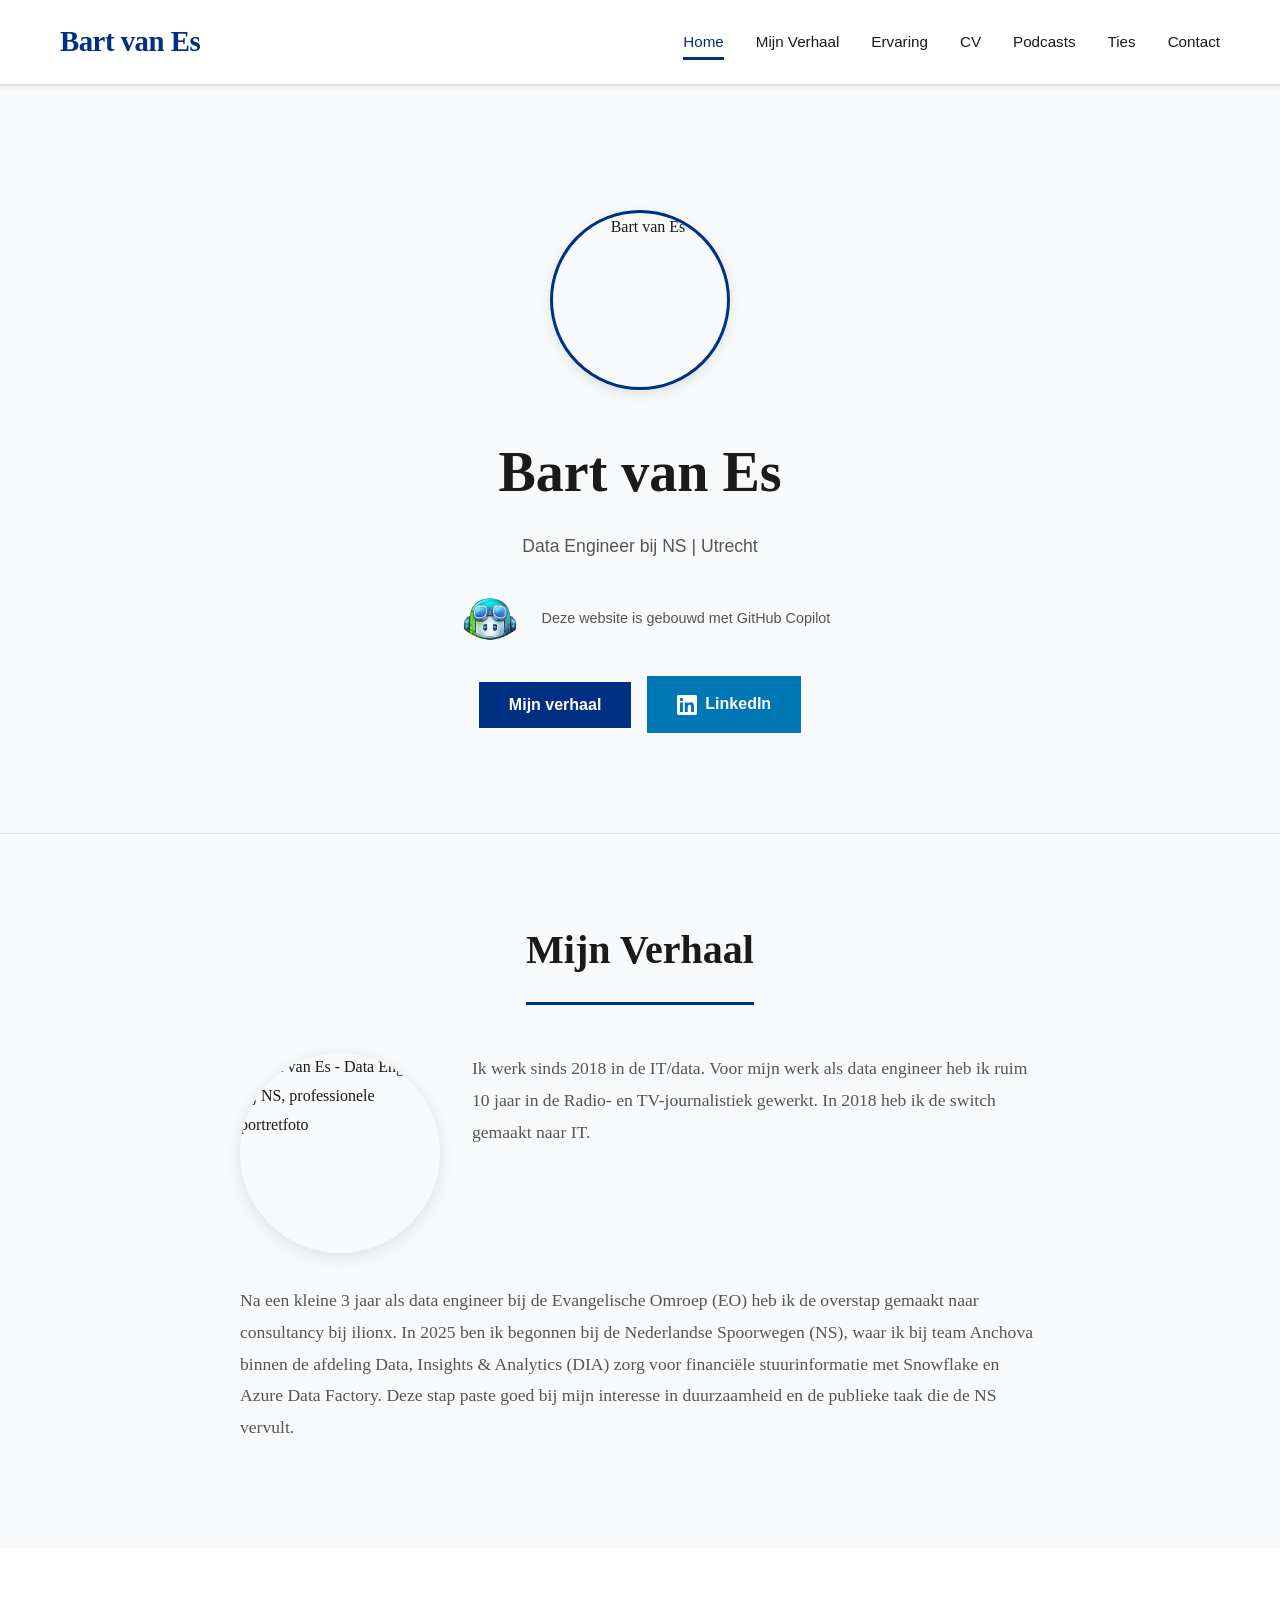
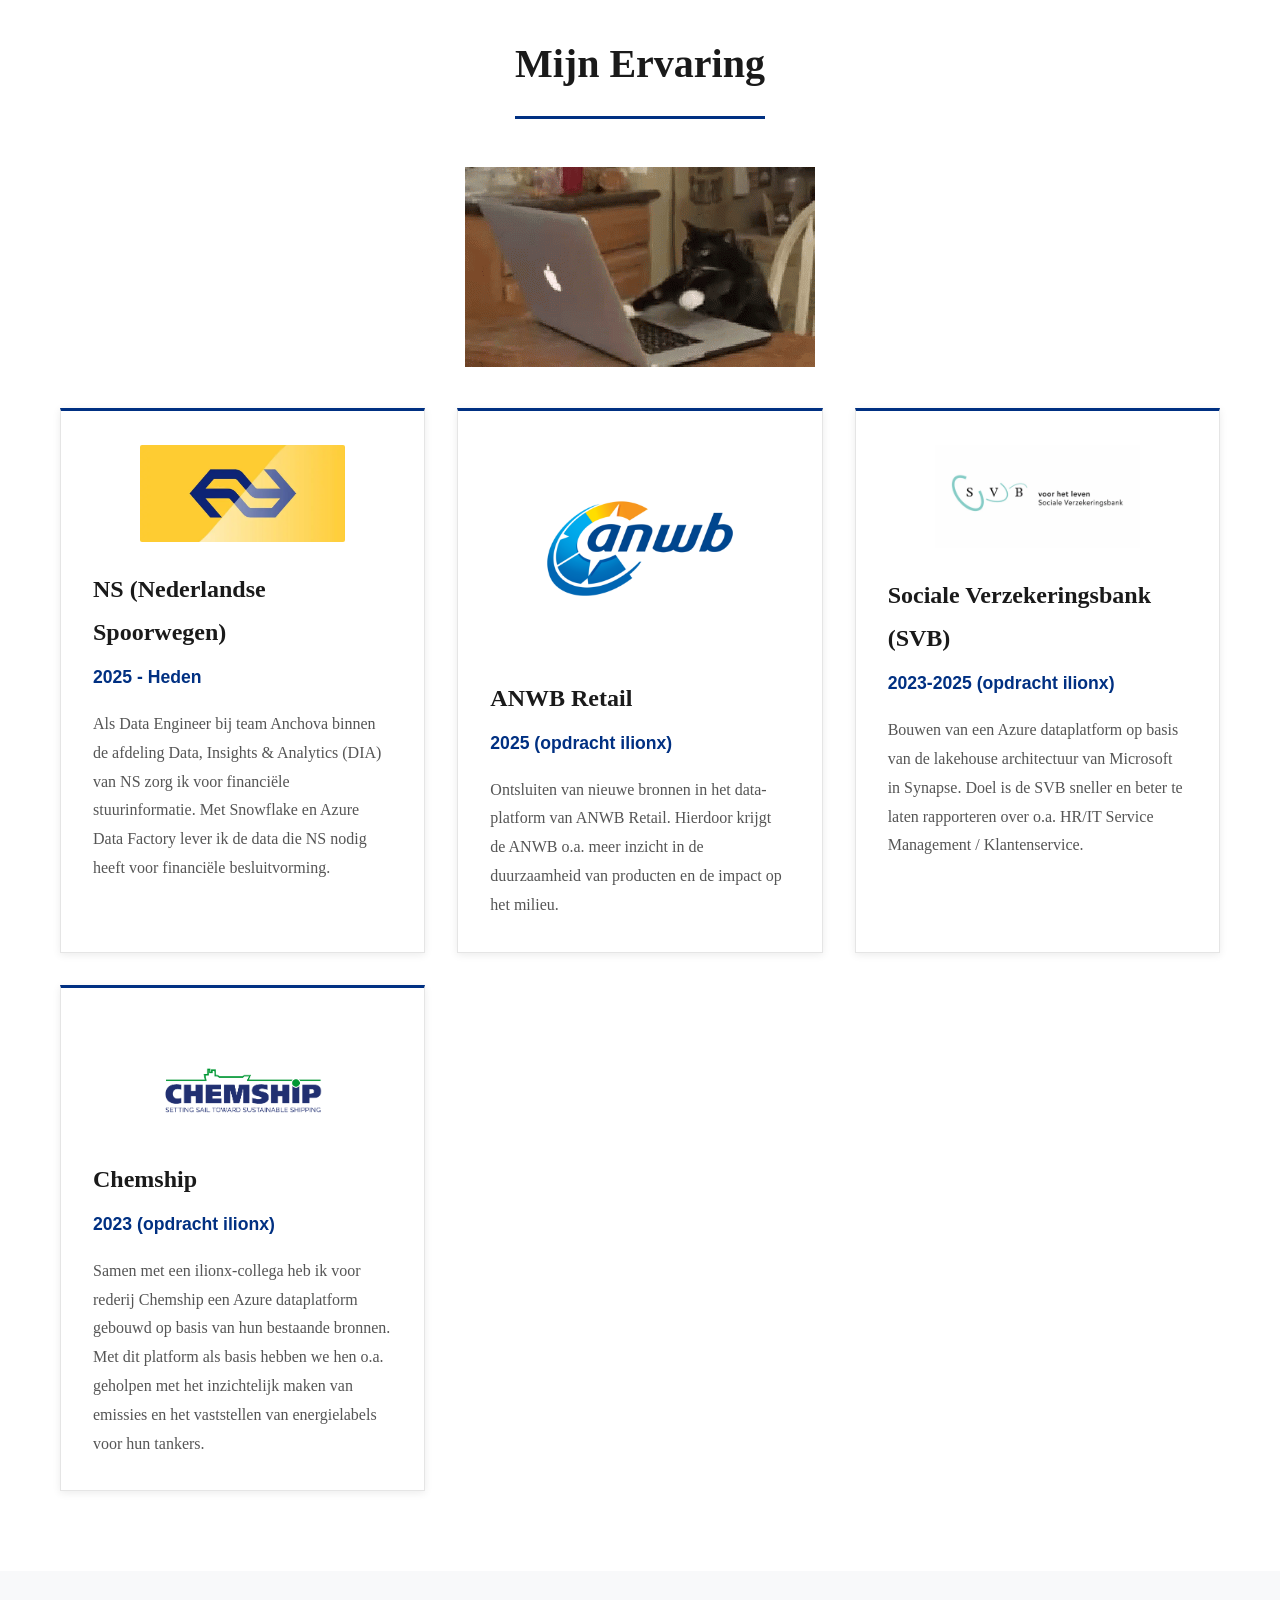
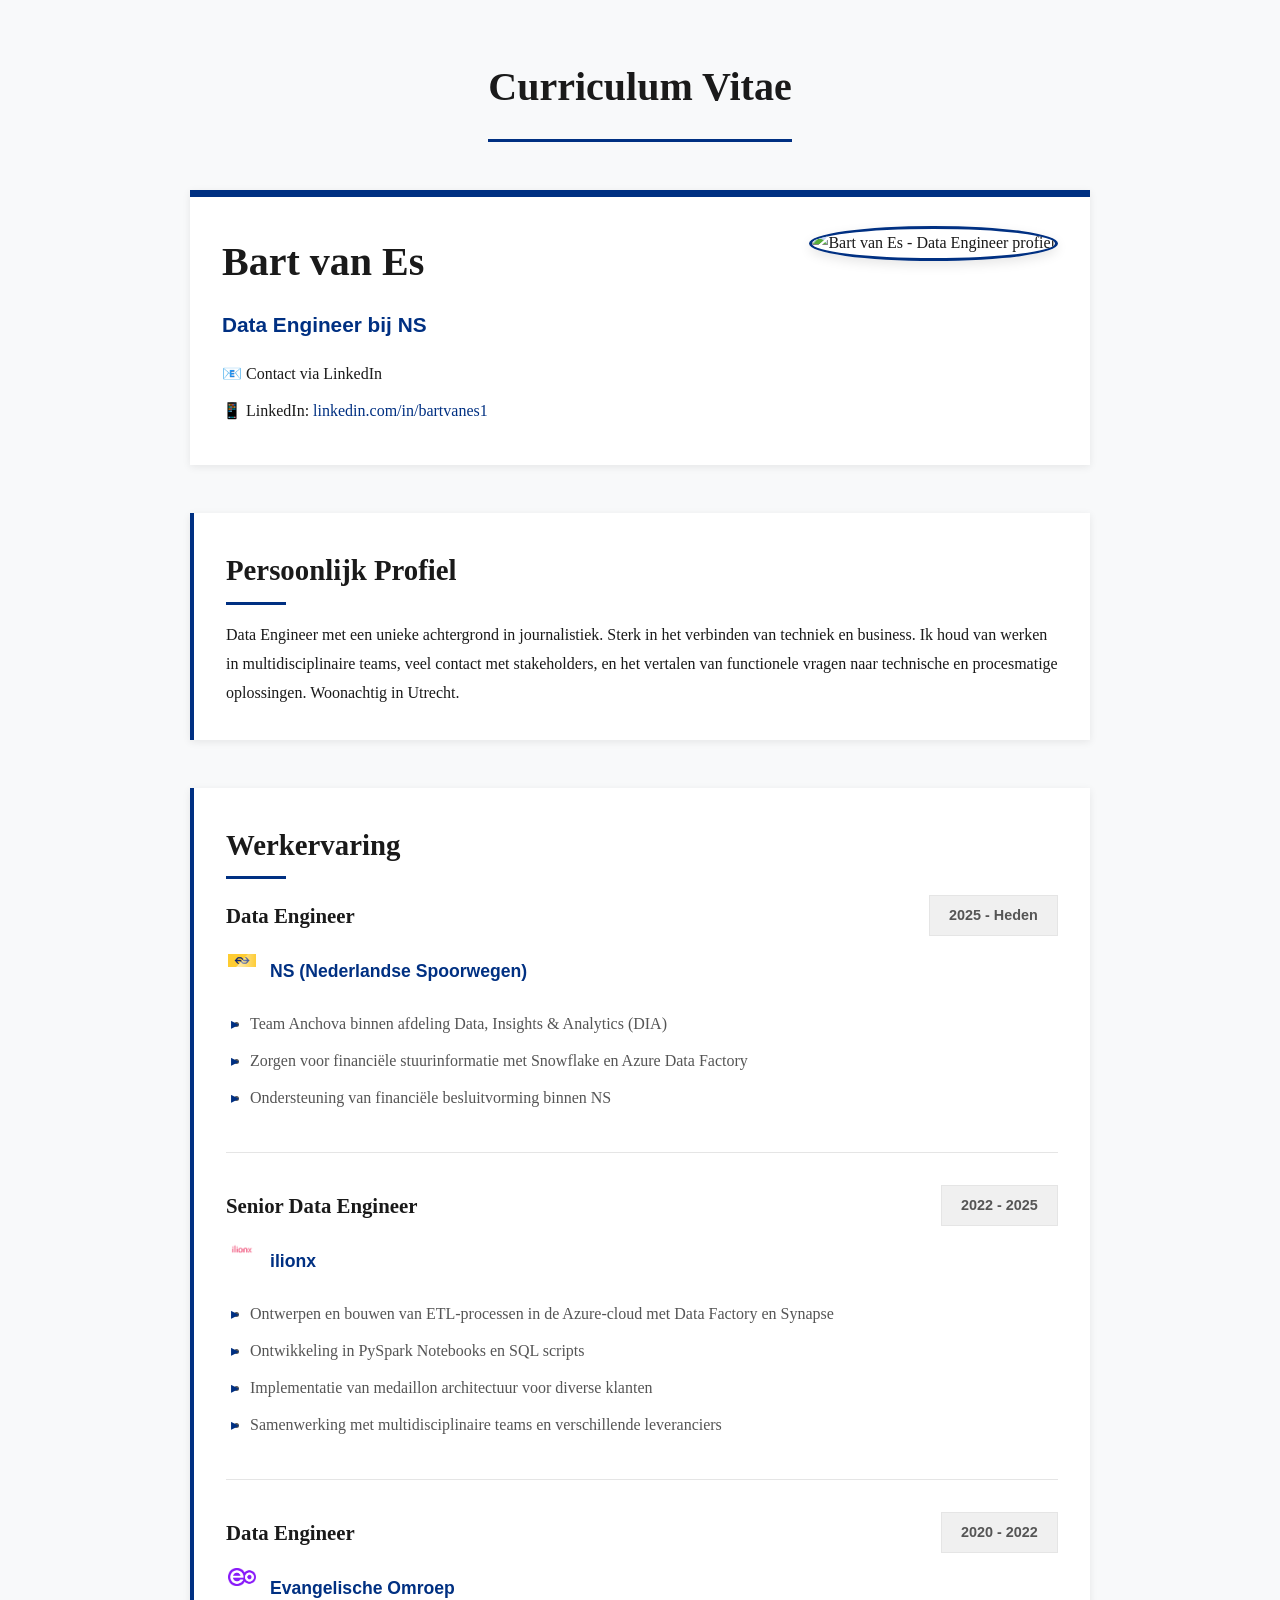
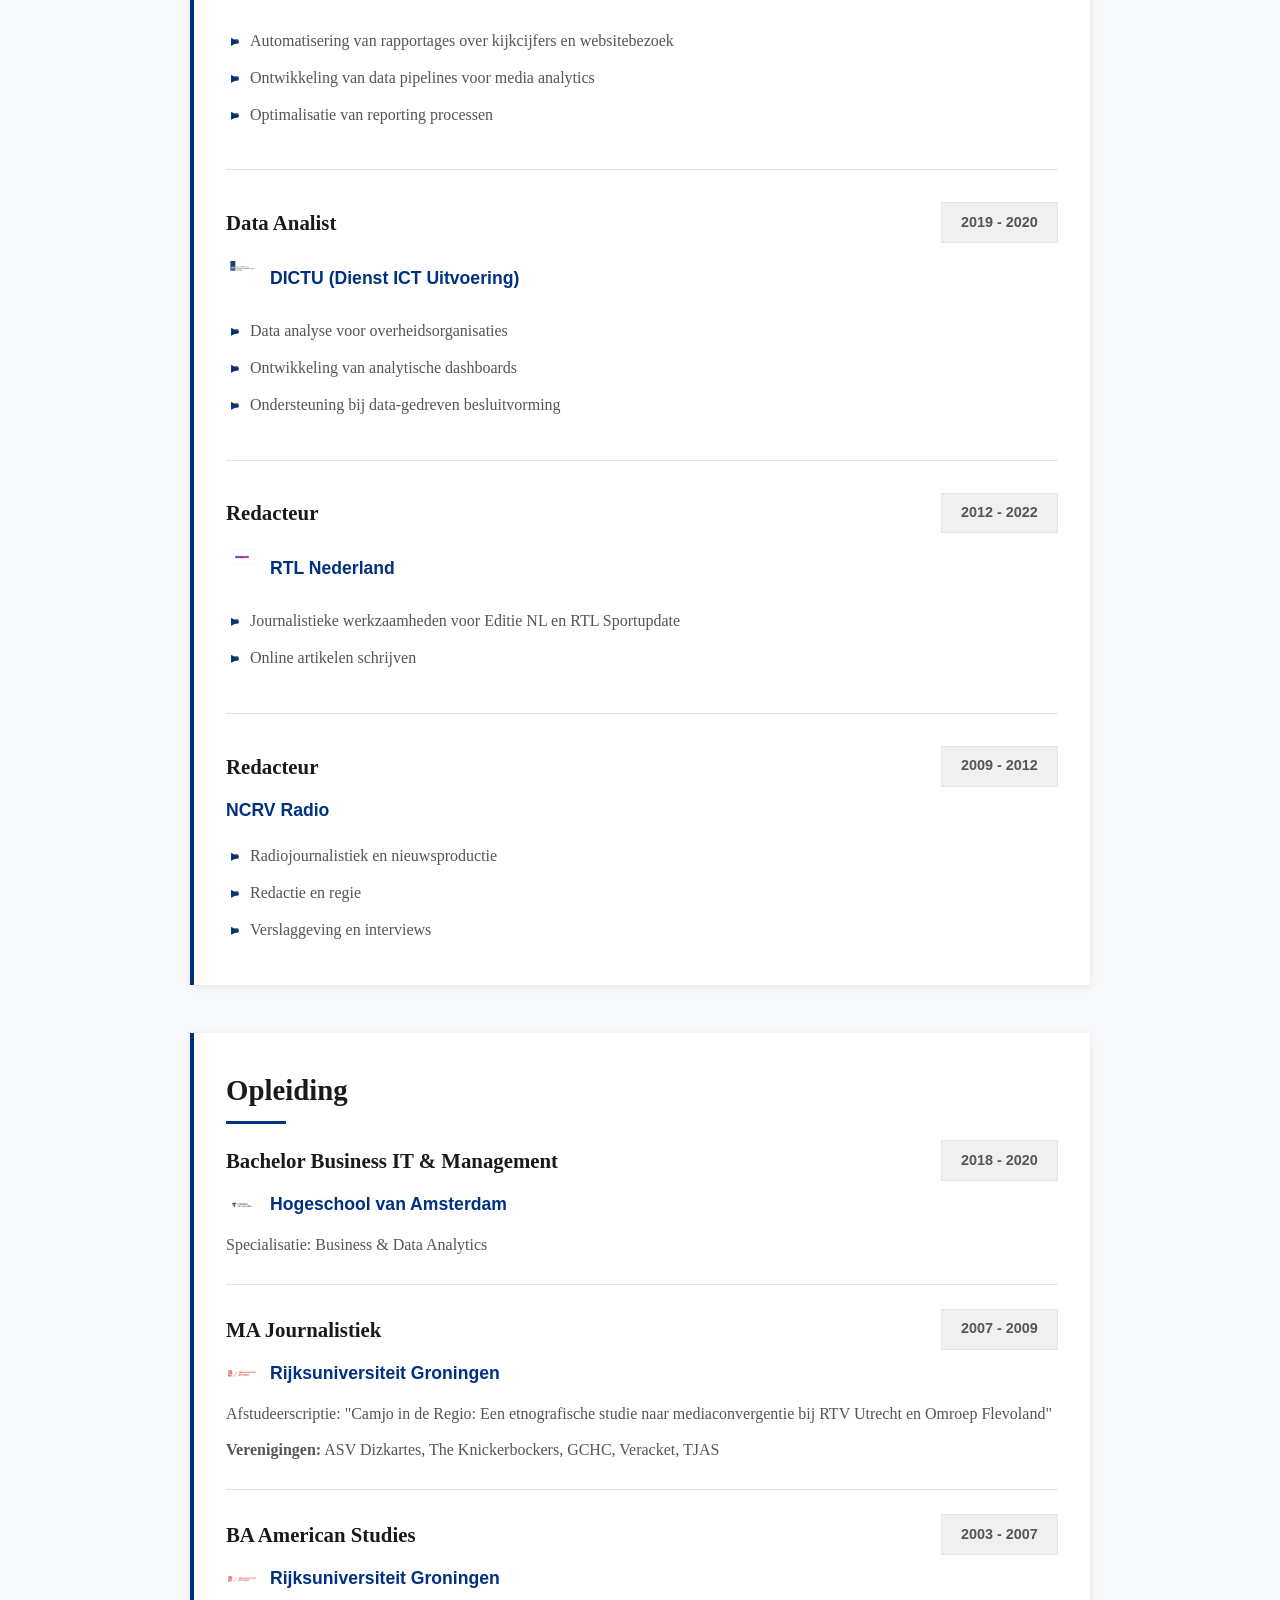
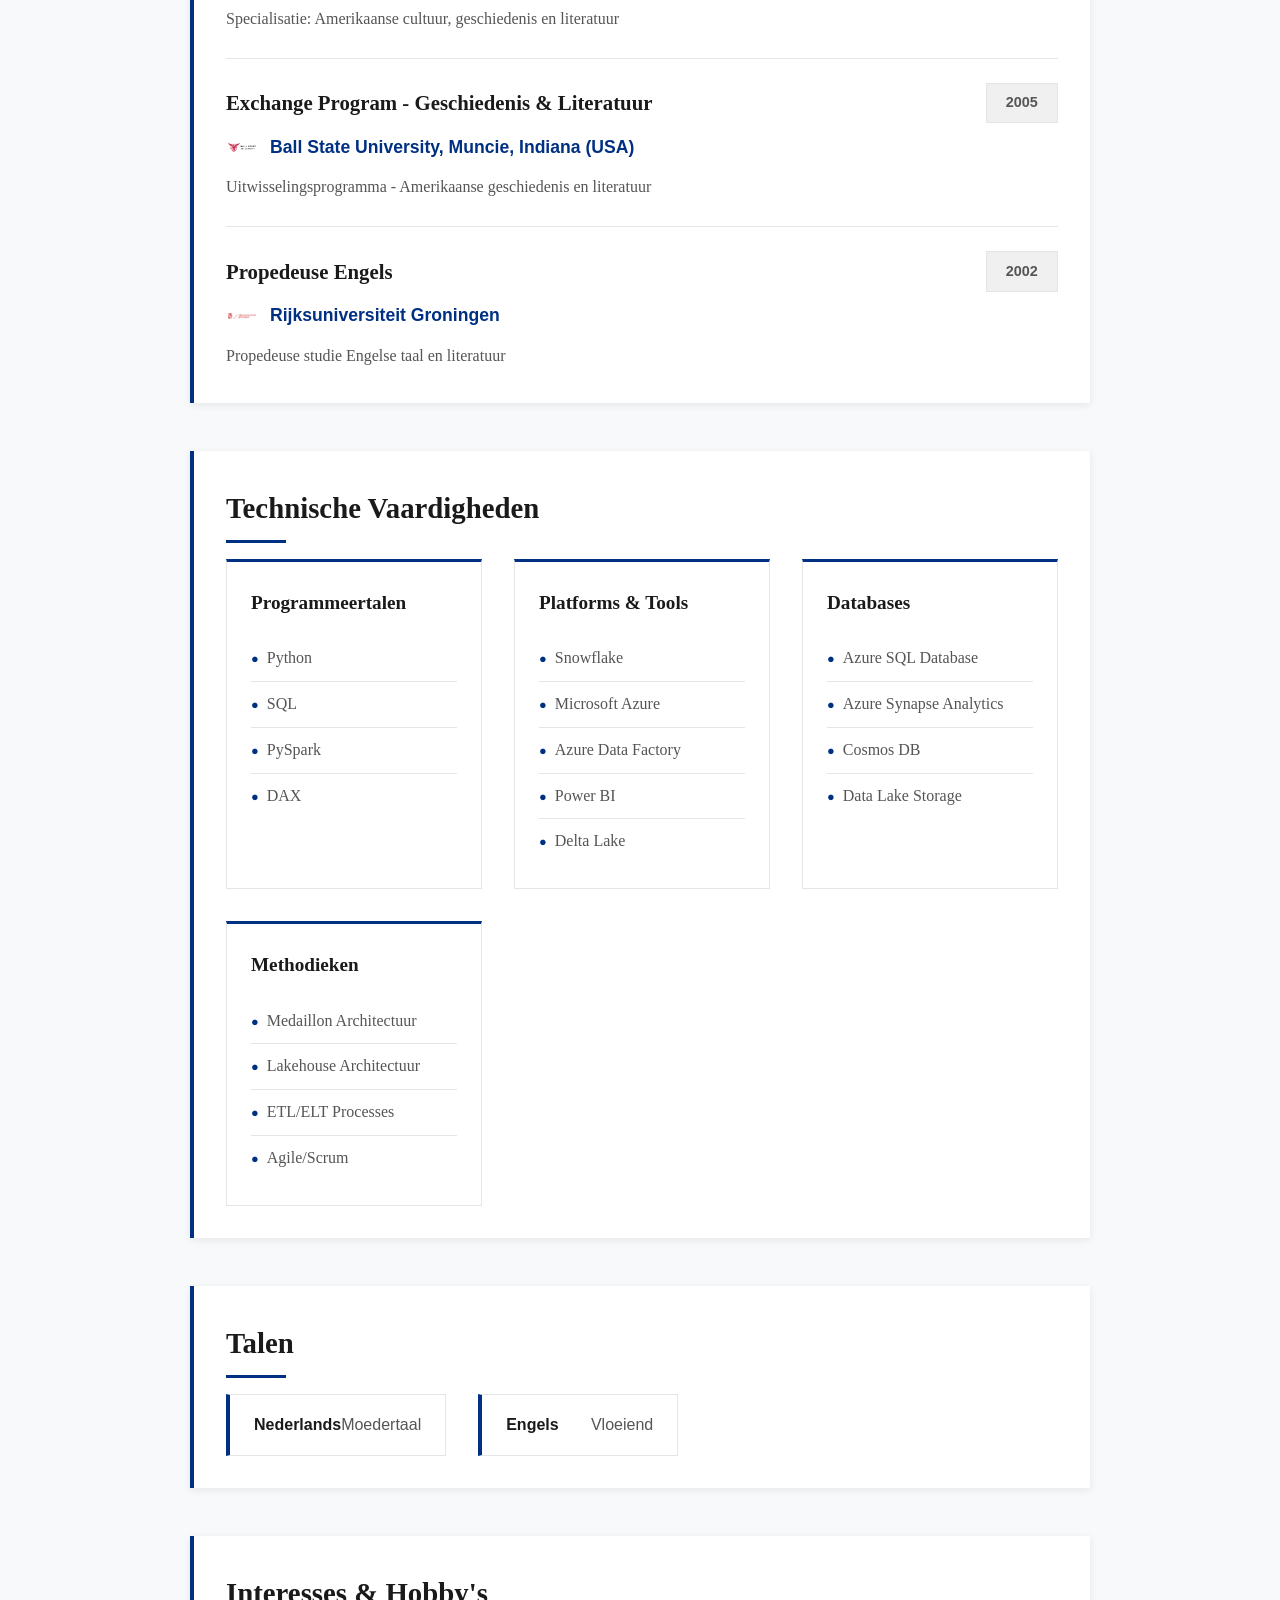
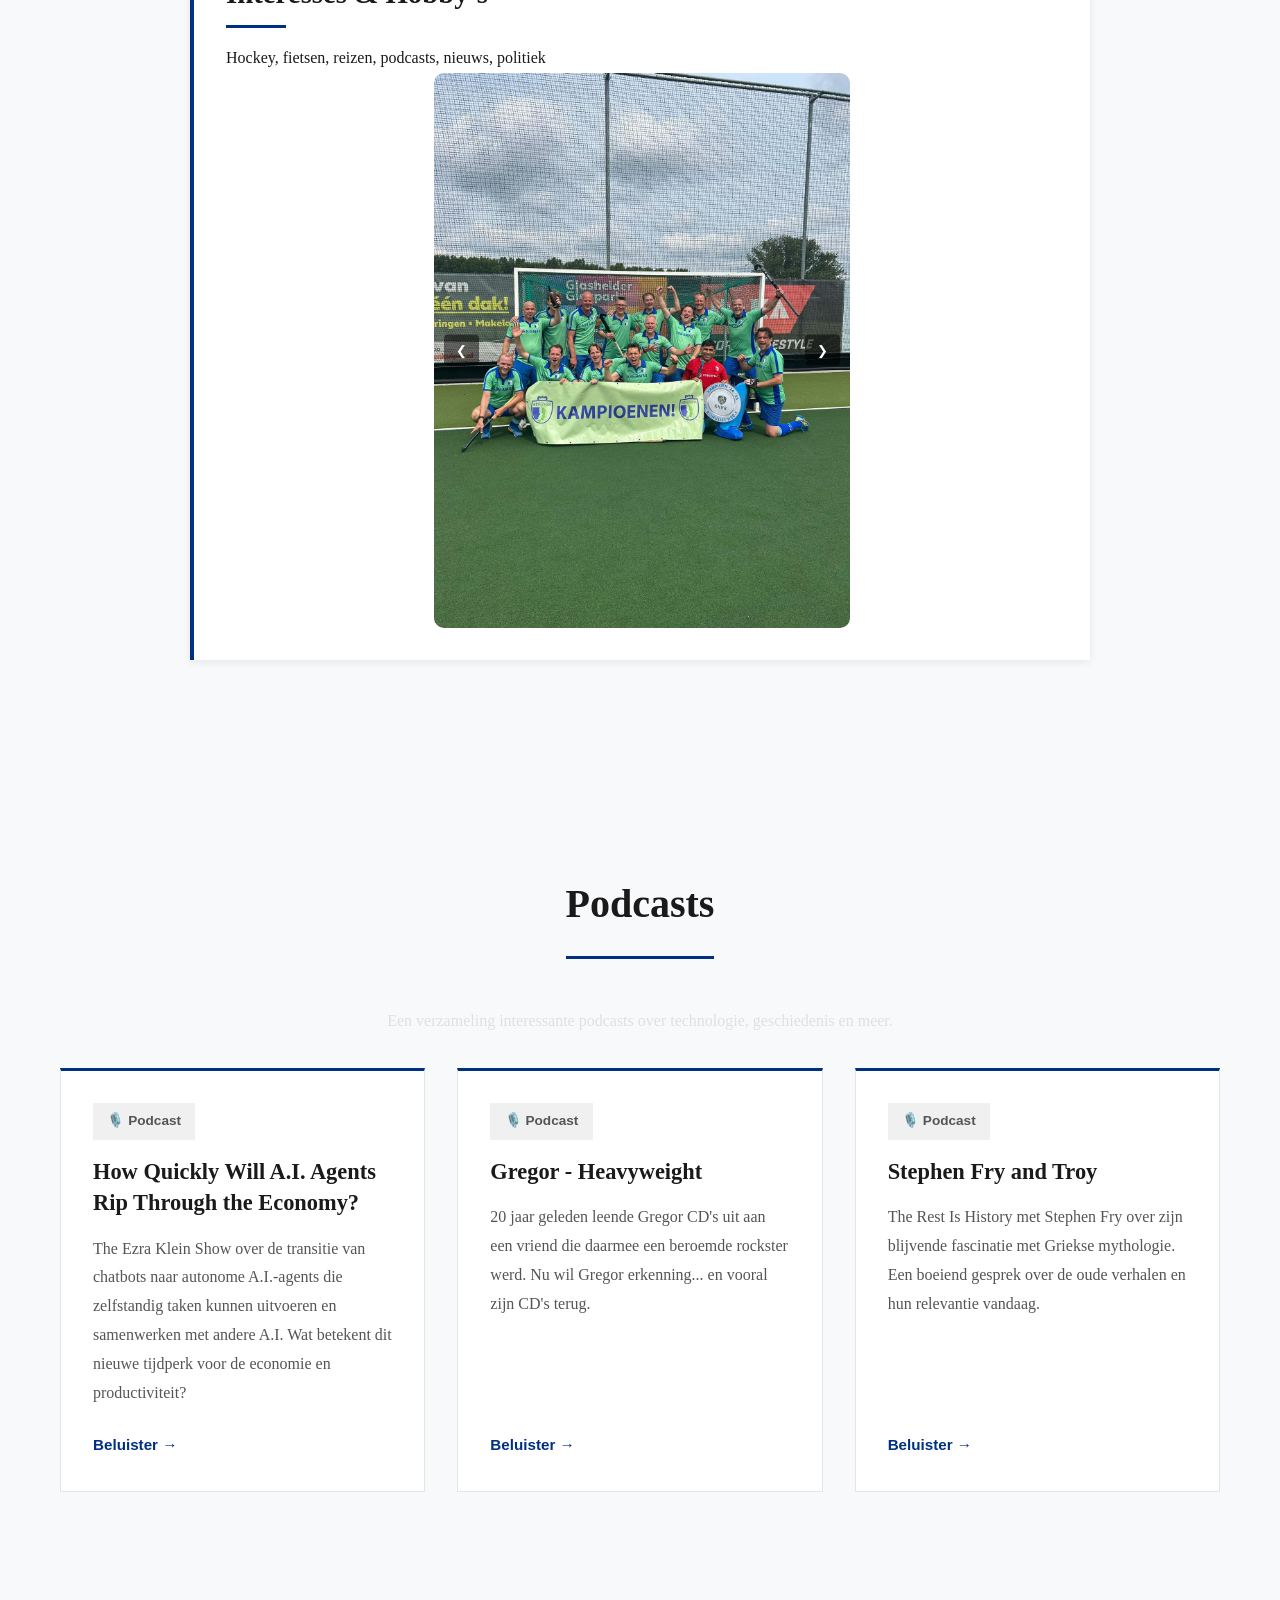
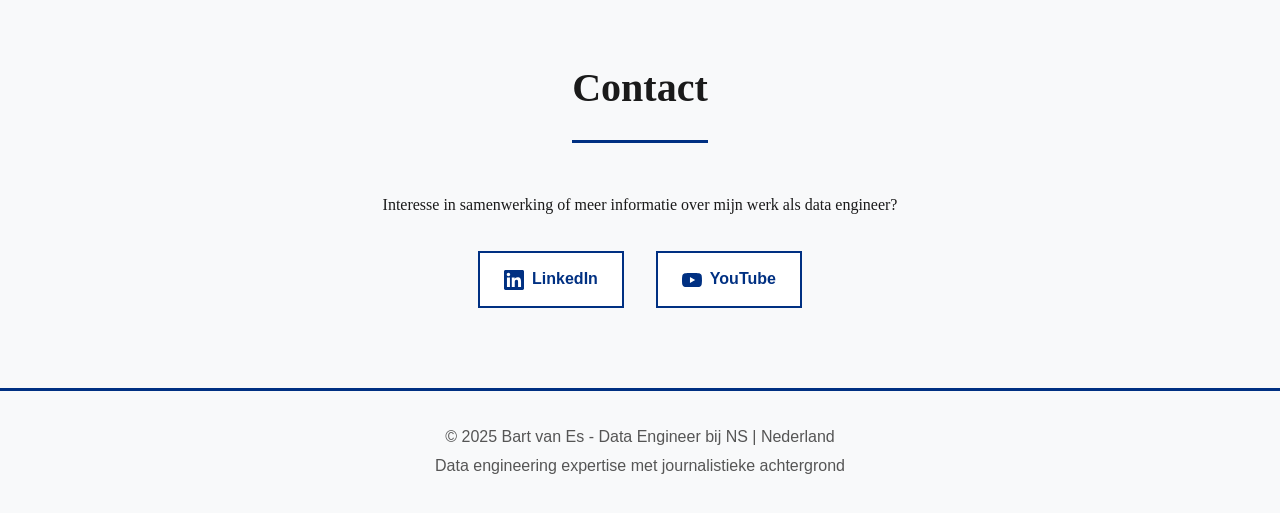
==== commit 65704786: "changes icons" ====
--- a/index.html
+++ b/index.html
@@ -119,28 +119,28 @@
         </div>
                 <div class="experience-grid">
                     <div class="experience-card">
-                        <img src="logos/NS_logo.png" alt="NS Logo" class="company-logo">
+                        <img src="logos/NS_logo.png" alt="NS Logo" class="company-logo" style="width: 70% !important; height: auto !important; max-width: none !important; margin: 0 auto 1.5rem auto !important; display: block !important;">
                         <h3>NS (Nederlandse Spoorwegen)</h3>
                         <h4>2025 - Heden</h4>
                         <p>Als Data Engineer bij team Anchova binnen de afdeling Data, Insights & Analytics (DIA) van NS zorg ik voor financiële stuurinformatie. Met Snowflake en Azure Data Factory lever ik de data die NS nodig heeft voor financiële besluitvorming.</p>
                     </div>
                     
                     <div class="experience-card">
-                        <img src="logos/anwb-logo.png" alt="ANWB Logo" class="company-logo">
+                        <img src="logos/anwb-logo.png" alt="ANWB Logo" class="company-logo" style="width: 70% !important; height: auto !important; max-width: none !important; margin: 0 auto 1.5rem auto !important; display: block !important;">
                         <h3>ANWB Retail</h3>
                         <h4>2025 (opdracht ilionx)</h4>
                         <p>Ontsluiten van nieuwe bronnen in het data-platform van ANWB Retail. Hierdoor krijgt de ANWB o.a. meer inzicht in de duurzaamheid van producten en de impact op het milieu.</p>
                     </div>
                     
                     <div class="experience-card">
-                        <img src="logos/svb-logo.png" alt="SVB Logo" class="company-logo">
+                        <img src="logos/svb-logo.png" alt="SVB Logo" class="company-logo" style="width: 70% !important; height: auto !important; max-width: none !important; margin: 0 auto 1.5rem auto !important; display: block !important;">
                         <h3>Sociale Verzekeringsbank (SVB)</h3>
                         <h4>2023-2025 (opdracht ilionx)</h4>
                         <p>Bouwen van een Azure dataplatform op basis van de lakehouse architectuur van Microsoft in Synapse. Doel is de SVB sneller en beter te laten rapporteren over o.a. HR/IT Service Management / Klantenservice.</p>
                     </div>
                     
                     <div class="experience-card">
-                        <img src="logos/chemship-logo.png" alt="Chemship Logo" class="company-logo">
+                        <img src="logos/chemship-logo.png" alt="Chemship Logo" class="company-logo" style="width: 70% !important; height: auto !important; max-width: none !important; margin: 0 auto 1.5rem auto !important; display: block !important;">
                         <h3>Chemship</h3>
                         <h4>2023 (opdracht ilionx)</h4>
                         <p>Samen met een ilionx-collega heb ik voor rederij Chemship een Azure dataplatform gebouwd op basis van hun bestaande bronnen. Met dit platform als basis hebben we hen o.a. geholpen met het inzichtelijk maken van emissies en het vaststellen van energielabels voor hun tankers.</p>
--- a/styles.css
+++ b/styles.css
@@ -329,11 +329,9 @@
 }
 
 .company-logo {
-    max-width: 500px;
     width: 100%;
-    max-height: 200px;
-    margin-bottom: 1.5rem;
-    object-fit: contain;
+    height: auto;
+    margin: 0 0 1.5rem 0;
     display: block;
 }
 
